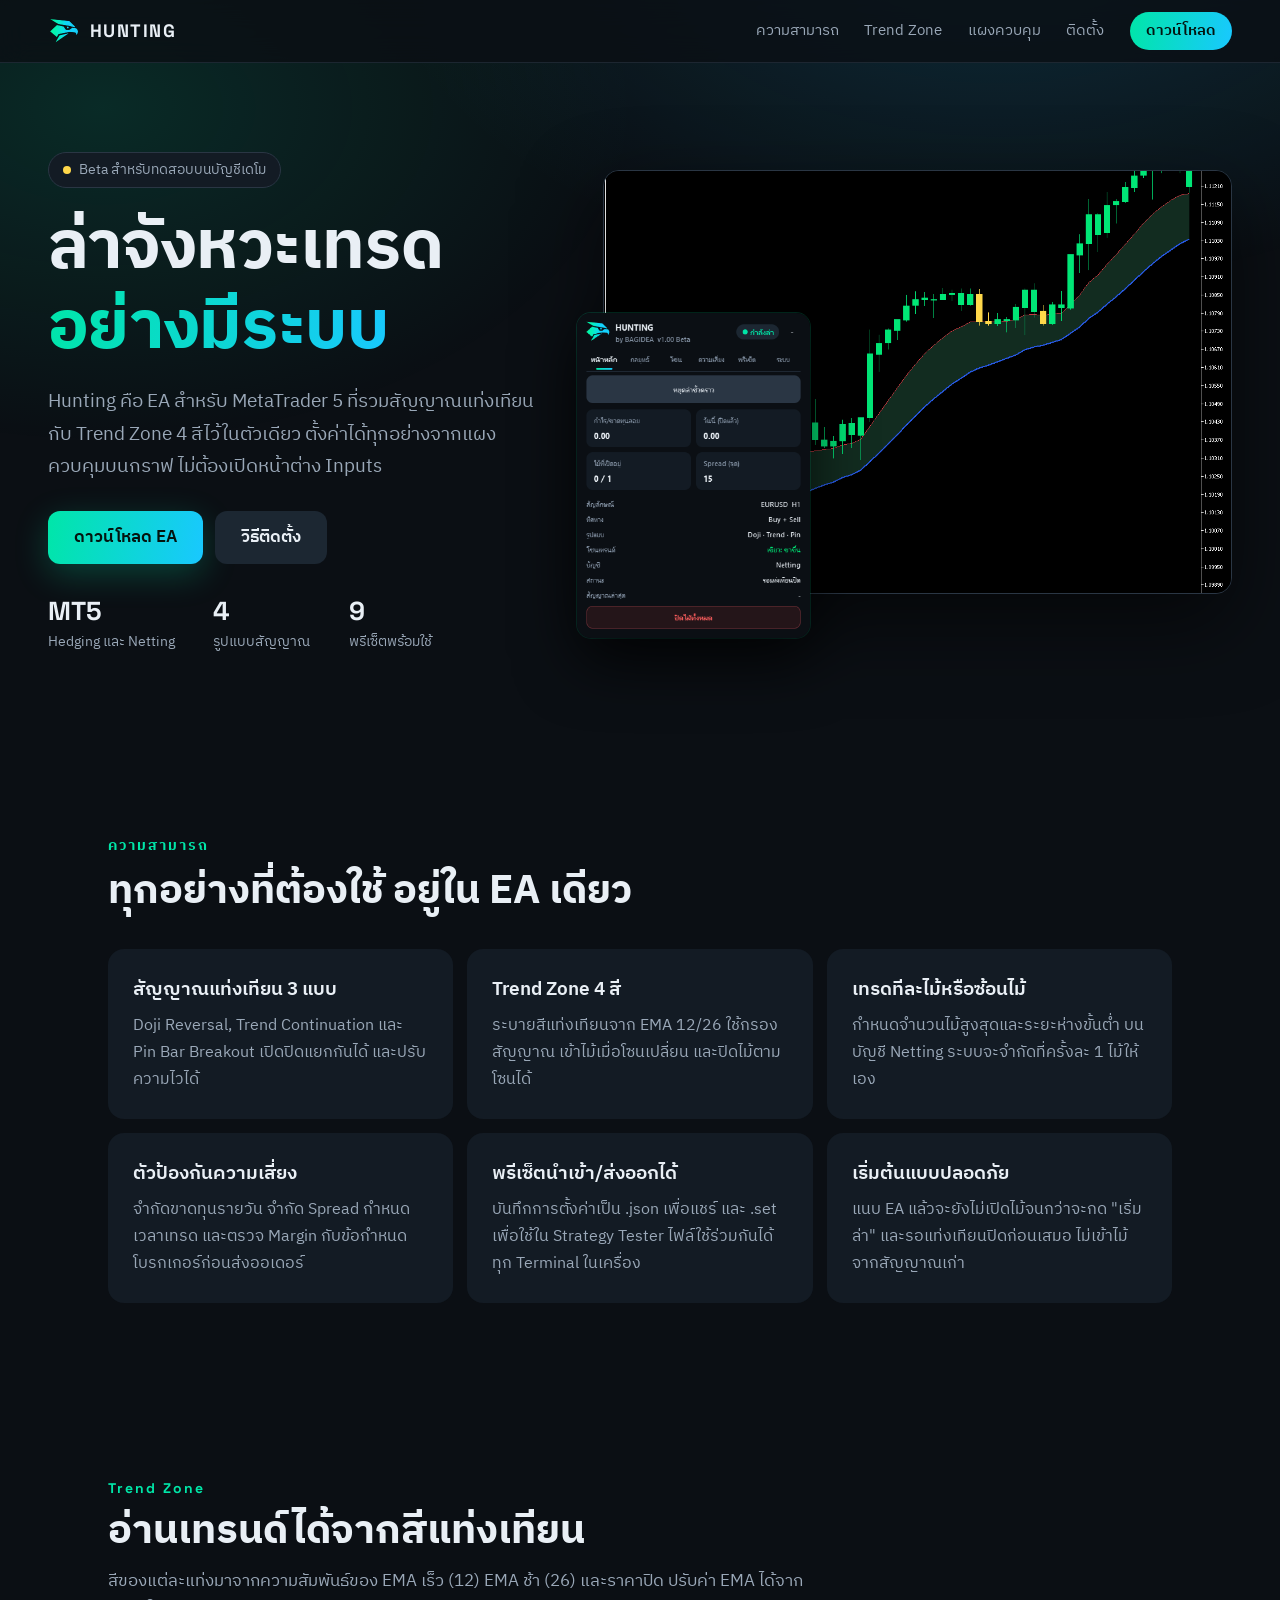
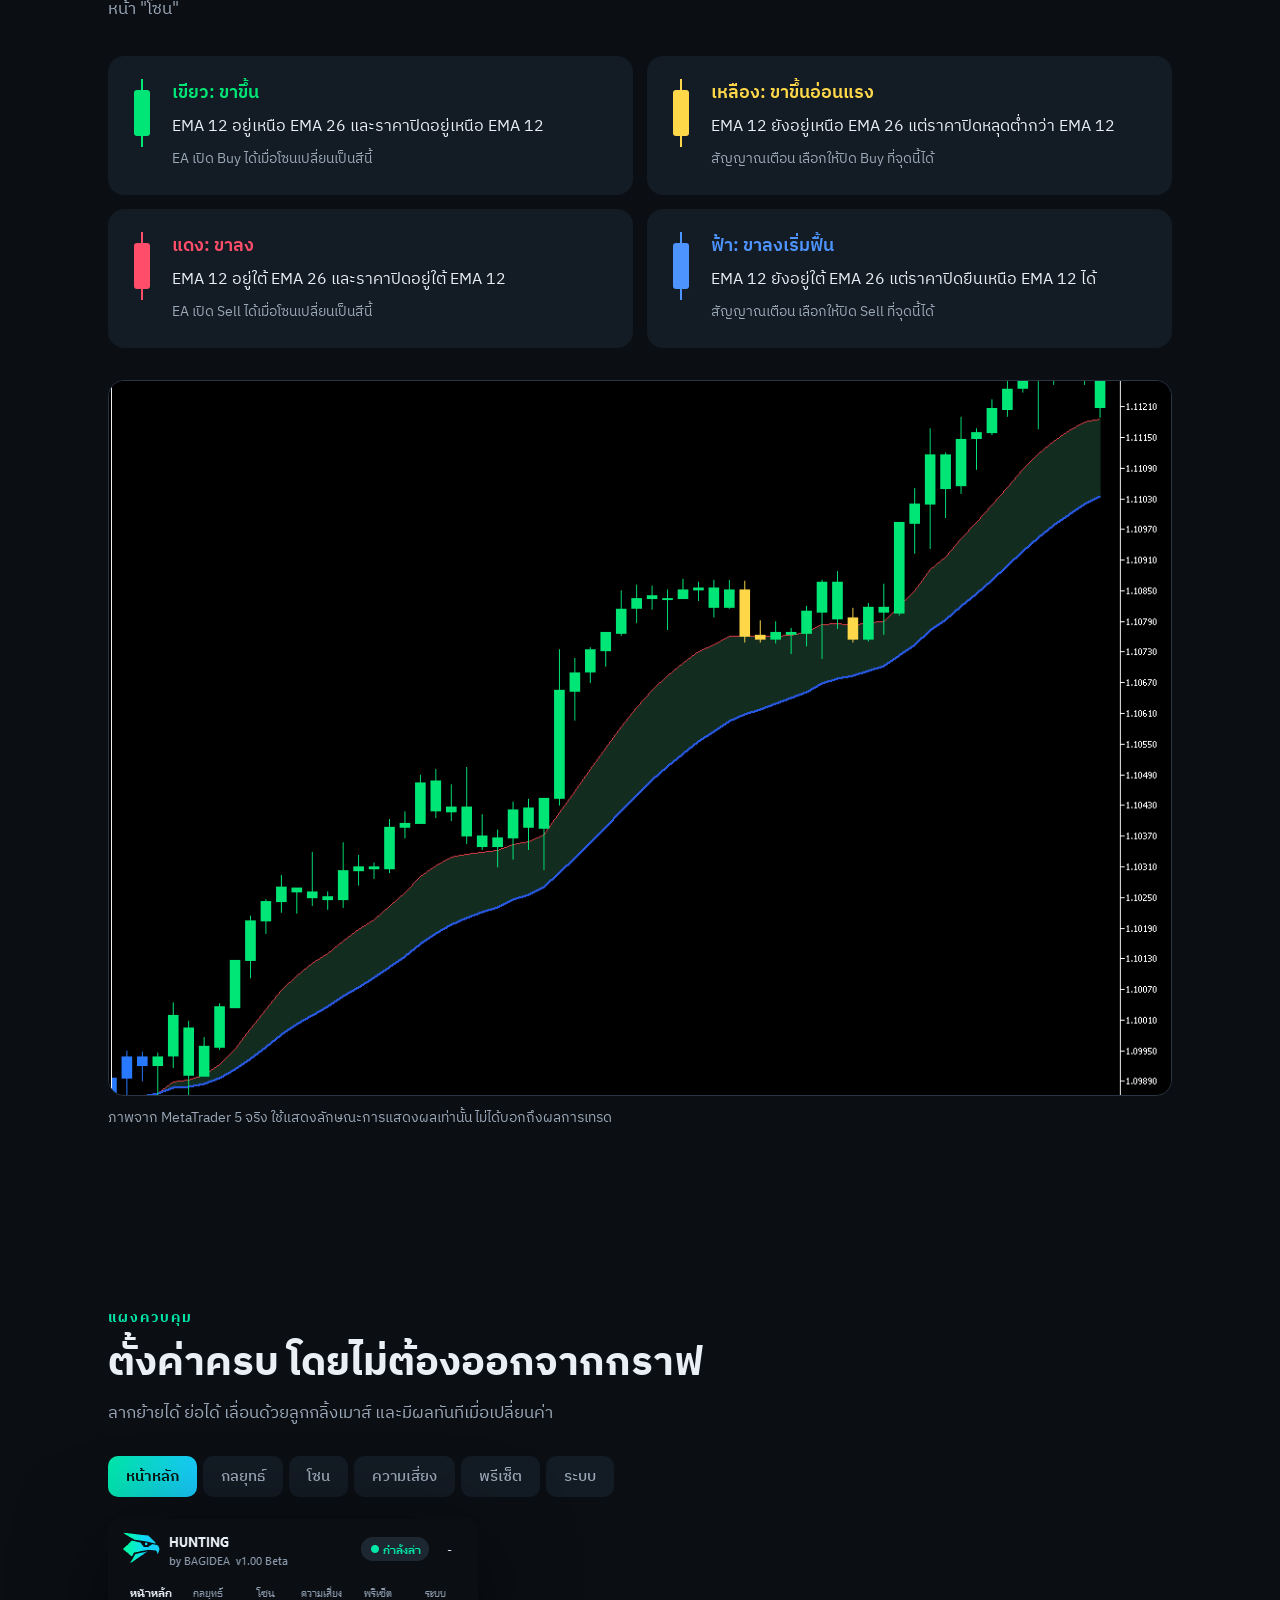
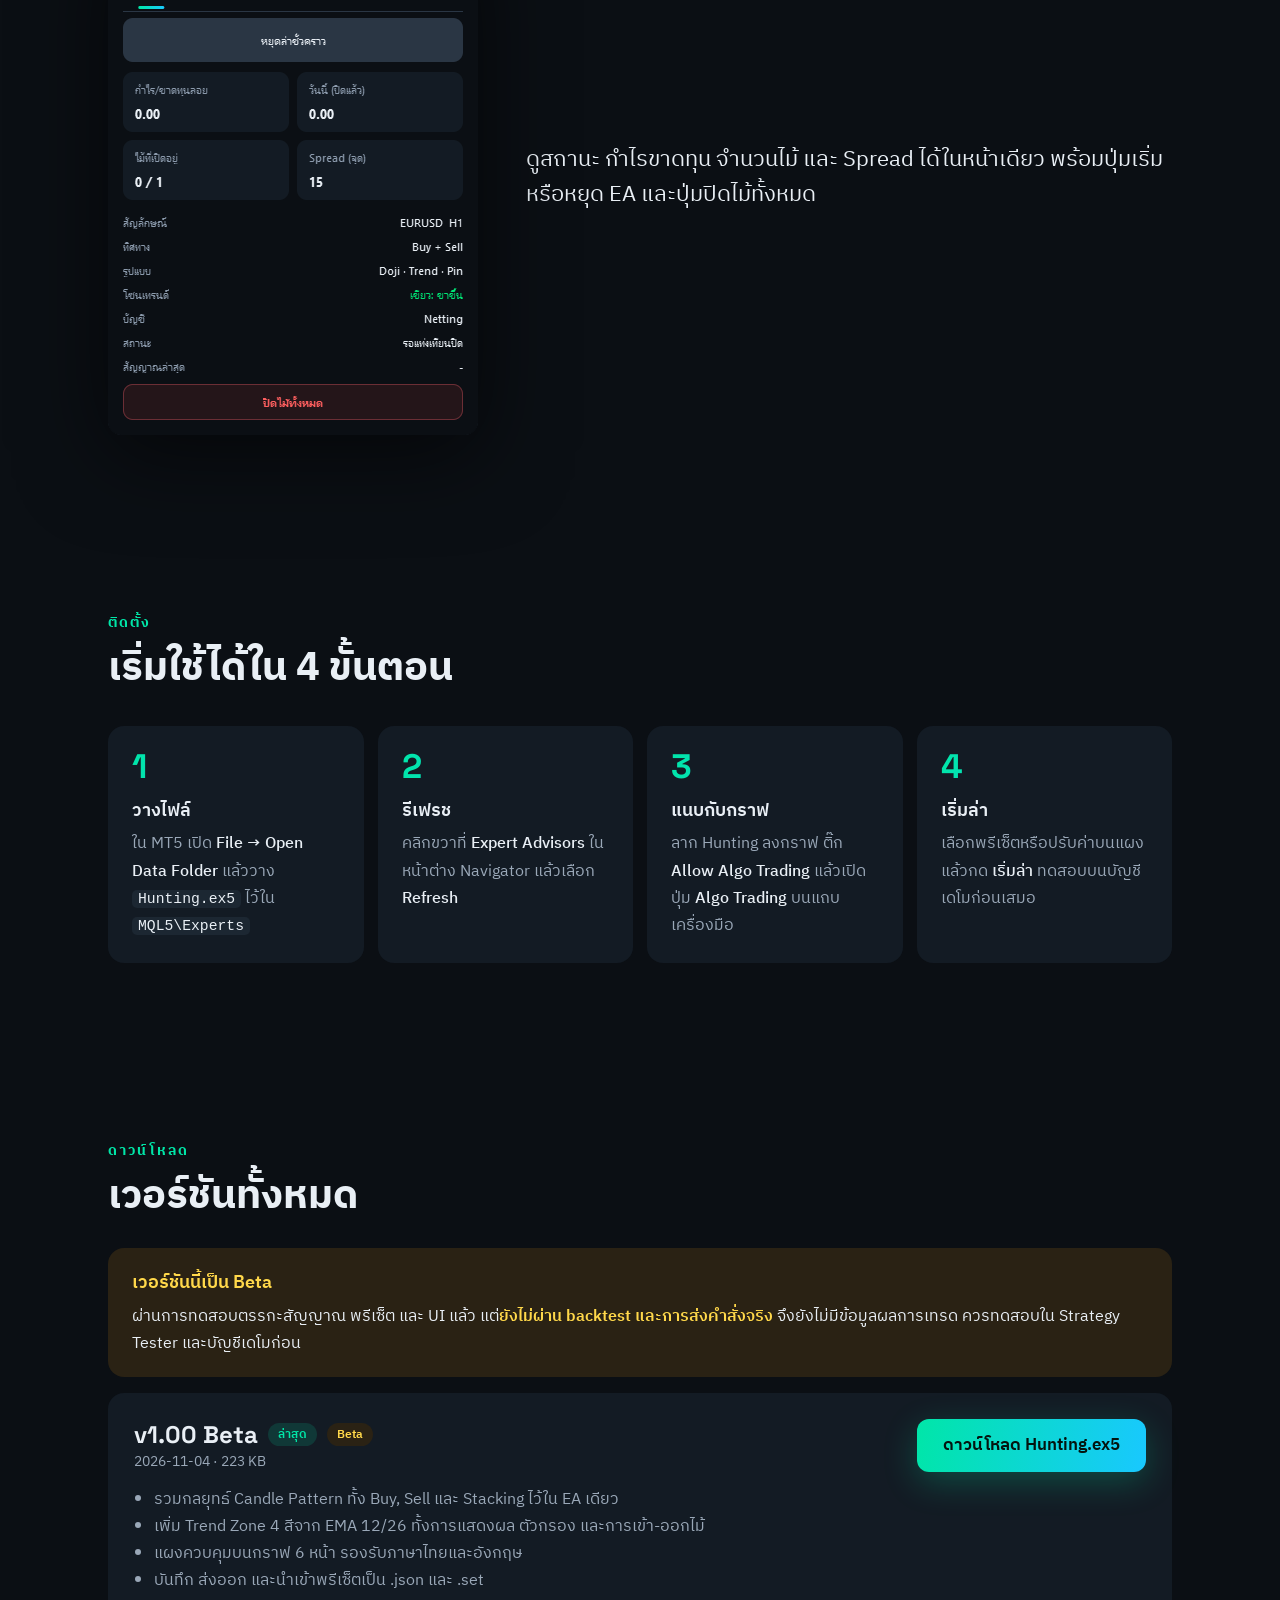
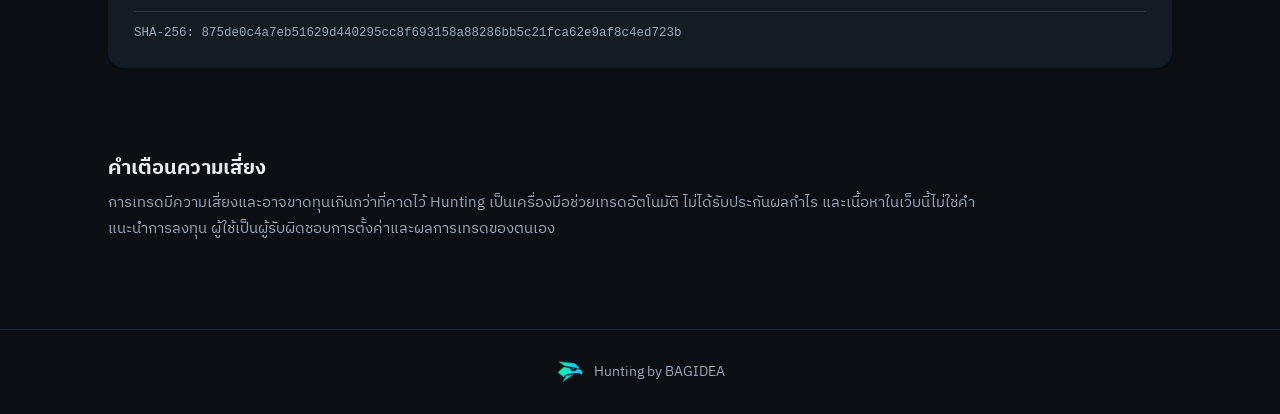
==== index.html @ 3f1153d6 "Publish Hunting website v1.00 Beta Co-Authored-By: Claude Opus 5.5 <noreply@anthropic.com>" ====
<!doctype html>
<html lang="th">
<head>
<meta charset="utf-8">
<meta name="viewport" content="width=device-width, initial-scale=1">
<title>Hunting by BAGIDEA | EA สำหรับ MetaTrader 5</title>
<meta name="description" content="Hunting คือ Expert Advisor สำหรับ MetaTrader 5 รวมสัญญาณแท่งเทียนและ Trend Zone 4 สี พร้อมแผงควบคุมบนกราฟและระบบพรีเซ็ต">
<meta property="og:title" content="Hunting by BAGIDEA">
<meta property="og:description" content="EA สำหรับ MetaTrader 5 ที่ตั้งค่าทุกอย่างได้จากแผงควบคุมบนกราฟ">
<meta property="og:image" content="assets/img/hunting-icon.png">
<meta name="theme-color" content="#0b0f14">
<link rel="icon" type="image/png" sizes="32x32" href="assets/img/hunting-logo-32.png">
<link rel="apple-touch-icon" href="assets/img/hunting-logo-192.png">
<link rel="preconnect" href="https://fonts.googleapis.com">
<link rel="preconnect" href="https://fonts.gstatic.com" crossorigin>
<link href="https://fonts.googleapis.com/css2?family=IBM+Plex+Sans+Thai:wght@400;500;600;700&family=Space+Grotesk:wght@500;700&display=swap" rel="stylesheet">
<link rel="stylesheet" href="assets/style.css">
</head>
<body>
<a class="skip" href="#main">ข้ามไปเนื้อหา</a>

<header class="nav">
  <a class="brand" href="#top">
    <img src="assets/img/hunting-logo-64.png" alt="" width="32" height="32">
    <span>HUNTING</span>
  </a>
  <nav aria-label="เมนูหลัก">
    <a href="#features">ความสามารถ</a>
    <a href="#zones">Trend Zone</a>
    <a href="#panel">แผงควบคุม</a>
    <a href="#install">ติดตั้ง</a>
    <a class="nav-cta" href="#download">ดาวน์โหลด</a>
  </nav>
</header>

<main id="main">
<section class="hero" id="top">
  <div class="hero-copy">
    <p class="badge"><span class="dot"></span>Beta สำหรับทดสอบบนบัญชีเดโม</p>
    <h1>ล่าจังหวะเทรด<br><em>อย่างมีระบบ</em></h1>
    <p class="lead">Hunting คือ EA สำหรับ MetaTrader 5 ที่รวมสัญญาณแท่งเทียนกับ Trend Zone 4 สีไว้ในตัวเดียว ตั้งค่าได้ทุกอย่างจากแผงควบคุมบนกราฟ ไม่ต้องเปิดหน้าต่าง Inputs</p>
    <div class="cta">
      <a class="btn primary" href="#download">ดาวน์โหลด EA</a>
      <a class="btn ghost" href="#install">วิธีติดตั้ง</a>
    </div>
    <ul class="facts">
      <li><strong>MT5</strong><span>Hedging และ Netting</span></li>
      <li><strong>4</strong><span>รูปแบบสัญญาณ</span></li>
      <li><strong>9</strong><span>พรีเซ็ตพร้อมใช้</span></li>
    </ul>
  </div>
  <div class="hero-shot">
    <img class="hero-chart" src="assets/img/zones-chart.png" alt="กราฟ EURUSD ที่แท่งเทียนถูกระบายสีตาม Trend Zone พร้อมแถบ EMA" width="1100" height="740">
    <img class="hero-panel" src="assets/img/panel-home.png" alt="แผงควบคุม Hunting หน้าหลัก แสดงสถานะ กำไรขาดทุน และสัญญาณล่าสุด">
  </div>
</section>

<section id="features" class="section">
  <p class="eyebrow">ความสามารถ</p>
  <h2>ทุกอย่างที่ต้องใช้ อยู่ใน EA เดียว</h2>
  <div class="grid">
    <article class="card"><h3>สัญญาณแท่งเทียน 3 แบบ</h3><p>Doji Reversal, Trend Continuation และ Pin Bar Breakout เปิดปิดแยกกันได้ และปรับความไวได้</p></article>
    <article class="card"><h3>Trend Zone 4 สี</h3><p>ระบายสีแท่งเทียนจาก EMA 12/26 ใช้กรองสัญญาณ เข้าไม้เมื่อโซนเปลี่ยน และปิดไม้ตามโซนได้</p></article>
    <article class="card"><h3>เทรดทีละไม้หรือซ้อนไม้</h3><p>กำหนดจำนวนไม้สูงสุดและระยะห่างขั้นต่ำ บนบัญชี Netting ระบบจะจำกัดที่ครั้งละ 1 ไม้ให้เอง</p></article>
    <article class="card"><h3>ตัวป้องกันความเสี่ยง</h3><p>จำกัดขาดทุนรายวัน จำกัด Spread กำหนดเวลาเทรด และตรวจ Margin กับข้อกำหนดโบรกเกอร์ก่อนส่งออเดอร์</p></article>
    <article class="card"><h3>พรีเซ็ตนำเข้า/ส่งออกได้</h3><p>บันทึกการตั้งค่าเป็น .json เพื่อแชร์ และ .set เพื่อใช้ใน Strategy Tester ไฟล์ใช้ร่วมกันได้ทุก Terminal ในเครื่อง</p></article>
    <article class="card"><h3>เริ่มต้นแบบปลอดภัย</h3><p>แนบ EA แล้วจะยังไม่เปิดไม้จนกว่าจะกด "เริ่มล่า" และรอแท่งเทียนปิดก่อนเสมอ ไม่เข้าไม้จากสัญญาณเก่า</p></article>
  </div>
</section>

<section id="zones" class="section">
  <p class="eyebrow">Trend Zone</p>
  <h2>อ่านเทรนด์ได้จากสีแท่งเทียน</h2>
  <p class="sub">สีของแต่ละแท่งมาจากความสัมพันธ์ของ EMA เร็ว (12) EMA ช้า (26) และราคาปิด ปรับค่า EMA ได้จากหน้า "โซน"</p>
  <div class="zones">
    <article class="zone z-green"><span class="candle"></span><div><h3>เขียว: ขาขึ้น</h3><p>EMA 12 อยู่เหนือ EMA 26 และราคาปิดอยู่เหนือ EMA 12</p><small>EA เปิด Buy ได้เมื่อโซนเปลี่ยนเป็นสีนี้</small></div></article>
    <article class="zone z-yellow"><span class="candle"></span><div><h3>เหลือง: ขาขึ้นอ่อนแรง</h3><p>EMA 12 ยังอยู่เหนือ EMA 26 แต่ราคาปิดหลุดต่ำกว่า EMA 12</p><small>สัญญาณเตือน เลือกให้ปิด Buy ที่จุดนี้ได้</small></div></article>
    <article class="zone z-red"><span class="candle"></span><div><h3>แดง: ขาลง</h3><p>EMA 12 อยู่ใต้ EMA 26 และราคาปิดอยู่ใต้ EMA 12</p><small>EA เปิด Sell ได้เมื่อโซนเปลี่ยนเป็นสีนี้</small></div></article>
    <article class="zone z-blue"><span class="candle"></span><div><h3>ฟ้า: ขาลงเริ่มฟื้น</h3><p>EMA 12 ยังอยู่ใต้ EMA 26 แต่ราคาปิดยืนเหนือ EMA 12 ได้</p><small>สัญญาณเตือน เลือกให้ปิด Sell ที่จุดนี้ได้</small></div></article>
  </div>
  <figure class="wide-shot">
    <img src="assets/img/zones-chart.png" alt="ตัวอย่างกราฟ EURUSD H1 ที่แสดงแท่งเทียนสีตามโซนและแถบ EMA" loading="lazy" width="1100" height="740">
    <figcaption>ภาพจาก MetaTrader 5 จริง ใช้แสดงลักษณะการแสดงผลเท่านั้น ไม่ได้บอกถึงผลการเทรด</figcaption>
  </figure>
</section>

<section id="panel" class="section">
  <p class="eyebrow">แผงควบคุม</p>
  <h2>ตั้งค่าครบ โดยไม่ต้องออกจากกราฟ</h2>
  <p class="sub">ลากย้ายได้ ย่อได้ เลื่อนด้วยลูกกลิ้งเมาส์ และมีผลทันทีเมื่อเปลี่ยนค่า</p>
  <div class="tabs" role="tablist" aria-label="หน้าของแผงควบคุม">
    <button role="tab" aria-selected="true" data-shot="panel-home" data-text="ดูสถานะ กำไรขาดทุน จำนวนไม้ และ Spread ได้ในหน้าเดียว พร้อมปุ่มเริ่มหรือหยุด EA และปุ่มปิดไม้ทั้งหมด">หน้าหลัก</button>
    <button role="tab" aria-selected="false" data-shot="panel-strategy" data-text="เลือกทิศทาง Buy, Sell หรือทั้งคู่ เปิดปิดรูปแบบสัญญาณ และปรับความไวของแต่ละแบบ">กลยุทธ์</button>
    <button role="tab" aria-selected="false" data-shot="panel-zone" data-text="ตั้งค่า EMA แสดงแท่งสีบนกราฟ เปิดการเข้าไม้เมื่อโซนเปลี่ยน กรองสัญญาณ และเลือกวิธีปิดไม้">โซน</button>
    <button role="tab" aria-selected="false" data-shot="panel-risk" data-text="กำหนด Lot, SL, TP โหมดซ้อนไม้ Spread สูงสุด ขีดจำกัดขาดทุนรายวัน และเวลาเทรด กดที่ตัวเลขเพื่อพิมพ์ค่าเองได้">ความเสี่ยง</button>
    <button role="tab" aria-selected="false" data-shot="panel-presets" data-text="ใช้พรีเซ็ตสำเร็จรูป 9 แบบ หรือบันทึกของตัวเองแล้วส่งออกเป็น .json และ .set">พรีเซ็ต</button>
    <button role="tab" aria-selected="false" data-shot="panel-system" data-text="สลับภาษาไทยหรืออังกฤษ ปรับขนาดแผง แสดงลูกศรจุดเข้าเทรด และตั้ง Magic Number">ระบบ</button>
  </div>
  <div class="panel-view">
    <div class="panel-frame"><img id="panel-img" src="assets/img/panel-home.png" alt="แผงควบคุม Hunting" loading="lazy"></div>
    <p id="panel-text" aria-live="polite">ดูสถานะ กำไรขาดทุน จำนวนไม้ และ Spread ได้ในหน้าเดียว พร้อมปุ่มเริ่มหรือหยุด EA และปุ่มปิดไม้ทั้งหมด</p>
  </div>
</section>

<section id="install" class="section">
  <p class="eyebrow">ติดตั้ง</p>
  <h2>เริ่มใช้ได้ใน 4 ขั้นตอน</h2>
  <ol class="steps">
    <li><h3>วางไฟล์</h3><p>ใน MT5 เปิด <b>File → Open Data Folder</b> แล้ววาง <code>Hunting.ex5</code> ไว้ใน <code>MQL5\Experts</code></p></li>
    <li><h3>รีเฟรช</h3><p>คลิกขวาที่ <b>Expert Advisors</b> ในหน้าต่าง Navigator แล้วเลือก <b>Refresh</b></p></li>
    <li><h3>แนบกับกราฟ</h3><p>ลาก Hunting ลงกราฟ ติ๊ก <b>Allow Algo Trading</b> แล้วเปิดปุ่ม <b>Algo Trading</b> บนแถบเครื่องมือ</p></li>
    <li><h3>เริ่มล่า</h3><p>เลือกพรีเซ็ตหรือปรับค่าบนแผง แล้วกด <b>เริ่มล่า</b> ทดสอบบนบัญชีเดโมก่อนเสมอ</p></li>
  </ol>
</section>

<section id="download" class="section">
  <p class="eyebrow">ดาวน์โหลด</p>
  <h2>เวอร์ชันทั้งหมด</h2>
  <div class="notice" role="note">
    <h3>เวอร์ชันนี้เป็น Beta</h3>
    <p>ผ่านการทดสอบตรรกะสัญญาณ พรีเซ็ต และ UI แล้ว แต่<strong>ยังไม่ผ่าน backtest และการส่งคำสั่งจริง</strong> จึงยังไม่มีข้อมูลผลการเทรด ควรทดสอบใน Strategy Tester และบัญชีเดโมก่อน</p>
  </div>
  <div id="versions" class="versions"><p class="muted">กำลังโหลดรายการเวอร์ชัน...</p></div>
</section>

<section class="section risk">
  <h2>คำเตือนความเสี่ยง</h2>
  <p>การเทรดมีความเสี่ยงและอาจขาดทุนเกินกว่าที่คาดไว้ Hunting เป็นเครื่องมือช่วยเทรดอัตโนมัติ ไม่ได้รับประกันผลกำไร และเนื้อหาในเว็บนี้ไม่ใช่คำแนะนำการลงทุน ผู้ใช้เป็นผู้รับผิดชอบการตั้งค่าและผลการเทรดของตนเอง</p>
</section>
</main>

<footer class="footer">
  <img src="assets/img/hunting-logo-64.png" alt="" width="28" height="28">
  <span>Hunting by BAGIDEA</span>
</footer>
<script src="assets/app.js"></script>
</body>
</html>
---- assets/style.css ----
:root {
  --bg: #0b0f14;
  --surf: #131b24;
  --surf2: #1c2732;
  --line: #2a3644;
  --text: #e9eff5;
  --muted: #9aa8b8;
  --acc: #00e6a8;
  --acc2: #19c8ff;
  --grad: linear-gradient(100deg, var(--acc), var(--acc2));
  --green: #00e676;
  --yellow: #ffd84a;
  --red: #ff4d6a;
  --blue: #4d94ff;
  --radius: 16px;
  --thai: "IBM Plex Sans Thai", "Leelawadee UI", Tahoma, sans-serif;
  --display: "Space Grotesk", var(--thai);
}

* { box-sizing: border-box; }
html { scroll-behavior: smooth; scroll-padding-top: 76px; }
body {
  margin: 0;
  background: var(--bg);
  color: var(--text);
  font: 400 17px/1.7 var(--thai);
  overflow-x: hidden;
}
body::before {
  content: "";
  position: fixed;
  inset: 0;
  z-index: -1;
  background:
    radial-gradient(900px 520px at 78% -8%, rgba(25, 200, 255, .16), transparent 70%),
    radial-gradient(760px 480px at 8% 12%, rgba(0, 230, 168, .13), transparent 70%);
}
img { max-width: 100%; height: auto; display: block; }
a { color: inherit; text-decoration: none; }
h1, h2, h3, p { margin: 0; }
:focus-visible { outline: 2px solid var(--acc2); outline-offset: 3px; border-radius: 6px; }

.skip {
  position: absolute;
  left: 12px;
  top: -60px;
  background: var(--surf2);
  padding: 8px 14px;
  border-radius: 8px;
  z-index: 30;
}
.skip:focus { top: 12px; }

.nav {
  position: sticky;
  top: 0;
  z-index: 20;
  display: flex;
  align-items: center;
  justify-content: space-between;
  gap: 16px;
  padding: 12px clamp(16px, 4vw, 48px);
  background: rgba(11, 15, 20, .78);
  backdrop-filter: blur(14px);
  border-bottom: 1px solid rgba(42, 54, 68, .6);
}
.brand { display: flex; align-items: center; gap: 10px; font: 700 18px var(--display); letter-spacing: .08em; }
.nav nav { display: flex; align-items: center; gap: clamp(12px, 2vw, 26px); font-size: 15px; color: var(--muted); }
.nav nav a:hover { color: var(--text); }
.nav-cta { color: #04140f !important; background: var(--grad); padding: 6px 16px; border-radius: 999px; font-weight: 600; }

.hero {
  display: grid;
  grid-template-columns: minmax(0, 1fr) minmax(0, 1.25fr);
  align-items: center;
  gap: clamp(28px, 4vw, 64px);
  max-width: 1280px;
  margin: 0 auto;
  padding: clamp(40px, 7vw, 96px) clamp(16px, 4vw, 48px);
}
.badge {
  display: inline-flex;
  align-items: center;
  gap: 8px;
  padding: 5px 14px;
  border-radius: 999px;
  background: var(--surf);
  border: 1px solid var(--line);
  font-size: 14px;
  color: var(--muted);
}
.dot { width: 8px; height: 8px; border-radius: 50%; background: var(--yellow); }
h1 {
  margin: 20px 0 18px;
  font: 700 clamp(40px, 6vw, 68px)/1.18 var(--thai);
  letter-spacing: -.01em;
}
h1 em { font-style: normal; background: var(--grad); -webkit-background-clip: text; background-clip: text; color: transparent; }
.lead { color: var(--muted); font-size: clamp(17px, 1.6vw, 19px); max-width: 34em; }
.cta { display: flex; flex-wrap: wrap; gap: 12px; margin: 28px 0 32px; }
.btn {
  display: inline-block;
  padding: 12px 26px;
  border-radius: 12px;
  font-weight: 600;
  transition: transform .15s ease, box-shadow .15s ease, background .15s ease;
}
.btn:hover { transform: translateY(-2px); }
.btn.primary { color: #04140f; background: var(--grad); box-shadow: 0 10px 34px rgba(0, 230, 168, .24); }
.btn.ghost { background: var(--surf2); }
.btn.ghost:hover { background: var(--line); }
.facts { display: flex; flex-wrap: wrap; gap: clamp(20px, 3vw, 40px); list-style: none; margin: 0; padding: 0; }
.facts strong { display: block; font: 700 26px/1.2 var(--display); }
.facts span { color: var(--muted); font-size: 14px; }

.hero-shot { position: relative; padding-bottom: 7%; min-width: 0; }
.hero-chart { width: 100%; border-radius: var(--radius); border: 1px solid var(--line); box-shadow: 0 30px 80px rgba(0, 0, 0, .55); }
.hero-panel {
  position: absolute;
  left: -4%;
  bottom: 0;
  width: 37%;
  border-radius: 14px;
  box-shadow: 0 24px 60px rgba(0, 0, 0, .7), 0 0 0 1px rgba(0, 230, 168, .18);
}

.section { max-width: 1160px; margin: 0 auto; padding: clamp(48px, 7vw, 88px) clamp(16px, 4vw, 48px); }
.eyebrow { color: var(--acc); font: 700 14px var(--display); letter-spacing: .14em; margin-bottom: 8px; }
h2 { font: 700 clamp(28px, 3.6vw, 40px)/1.3 var(--thai); }
.sub { color: var(--muted); margin-top: 10px; max-width: 42em; }

.grid { display: grid; grid-template-columns: repeat(auto-fill, minmax(290px, 1fr)); gap: 14px; margin-top: 32px; }
.card { background: var(--surf); border: 1px solid transparent; border-radius: var(--radius); padding: 24px; transition: border-color .2s ease; }
.card:hover { border-color: var(--line); }
.card h3 { font-size: 19px; font-weight: 600; margin-bottom: 6px; }
.card p { color: var(--muted); font-size: 16px; }

.zones { display: grid; grid-template-columns: repeat(auto-fit, minmax(min(100%, 440px), 1fr)); gap: 14px; margin: 32px 0; }
.zone { display: flex; gap: 18px; background: var(--surf); border-radius: var(--radius); padding: 22px; }
.zone h3 { font-size: 18px; font-weight: 600; }
.zone p { color: var(--text); font-size: 16px; margin: 4px 0; }
.zone small { color: var(--muted); font-size: 14px; }
.candle { position: relative; flex: none; width: 16px; height: 46px; margin: 12px 4px 0; border-radius: 3px; background: var(--c); }
.candle::before { content: ""; position: absolute; left: 7px; top: -11px; bottom: -11px; width: 2px; background: var(--c); }
.z-green { --c: var(--green); }
.z-yellow { --c: var(--yellow); }
.z-red { --c: var(--red); }
.z-blue { --c: var(--blue); }
.zone h3 { color: var(--c); }
.wide-shot { margin: 0; }
.wide-shot img { width: 100%; border-radius: var(--radius); border: 1px solid var(--line); }
figcaption { color: var(--muted); font-size: 14px; margin-top: 10px; }

.tabs { display: flex; flex-wrap: wrap; gap: 6px; margin: 28px 0 22px; }
.tabs button {
  appearance: none;
  border: 0;
  cursor: pointer;
  padding: 8px 18px;
  border-radius: 10px;
  background: var(--surf);
  color: var(--muted);
  font: 500 15px var(--thai);
}
.tabs button:hover { background: var(--surf2); color: var(--text); }
.tabs button[aria-selected="true"] { background: var(--grad); color: #04140f; font-weight: 600; }
.panel-view { display: grid; grid-template-columns: minmax(0, 370px) minmax(0, 1fr); gap: clamp(20px, 4vw, 48px); align-items: center; }
.panel-frame img { width: 100%; filter: drop-shadow(0 18px 44px rgba(0, 0, 0, .6)); }
#panel-text { font-size: clamp(18px, 2vw, 22px); line-height: 1.6; }

.steps { list-style: none; counter-reset: s; margin: 32px 0 0; padding: 0; display: grid; grid-template-columns: repeat(auto-fit, minmax(240px, 1fr)); gap: 14px; }
.steps li { counter-increment: s; background: var(--surf); padding: 24px; border-radius: var(--radius); min-width: 0; }
.steps li::before { content: counter(s); display: block; font: 700 34px/1 var(--display); background: var(--grad); -webkit-background-clip: text; background-clip: text; color: transparent; margin-bottom: 12px; }
.steps h3 { font-size: 18px; font-weight: 600; margin-bottom: 4px; }
.steps p { color: var(--muted); font-size: 16px; overflow-wrap: anywhere; }
.steps b { color: var(--text); font-weight: 500; }
code { font-family: Consolas, monospace; font-size: .92em; background: var(--surf2); padding: 1px 6px; border-radius: 5px; color: var(--text); }

.notice { background: #2a2214; border-radius: var(--radius); padding: 20px 24px; margin-top: 26px; }
.notice h3 { color: var(--yellow); font-size: 18px; font-weight: 600; margin-bottom: 4px; }
.notice p { font-size: 16px; }
.notice strong { font-weight: 600; color: var(--yellow); }
.versions { display: grid; gap: 14px; margin-top: 16px; }
.version { background: var(--surf); border-radius: var(--radius); padding: 26px; display: grid; grid-template-columns: minmax(0, 1fr) auto; gap: 8px 24px; align-items: start; }
.version h3 { font: 700 24px var(--display); display: flex; align-items: center; gap: 10px; flex-wrap: wrap; }
.tag { font: 600 12px var(--thai); padding: 2px 10px; border-radius: 999px; background: #2a2214; color: var(--yellow); }
.tag.latest { background: rgba(0, 230, 168, .14); color: var(--acc); }
.meta { color: var(--muted); font-size: 14px; }
.version ul { margin: 12px 0 0; padding-left: 20px; color: var(--muted); font-size: 16px; }
.hash { grid-column: 1 / -1; font: 12.5px/1.5 Consolas, monospace; color: var(--muted); overflow-wrap: anywhere; border-top: 1px solid var(--line); padding-top: 12px; margin-top: 8px; }
.muted { color: var(--muted); }

.risk { padding-top: 0; }
.risk h2 { font-size: 20px; margin-bottom: 8px; }
.risk p { color: var(--muted); font-size: 15px; max-width: 58em; }
.footer { display: flex; align-items: center; justify-content: center; gap: 10px; padding: 28px 16px; color: var(--muted); font-size: 14px; border-top: 1px solid rgba(42, 54, 68, .6); }

@media (max-width: 900px) {
  .hero { grid-template-columns: minmax(0, 1fr); }
  .hero-panel { left: 3%; width: 42%; }
  .panel-view { grid-template-columns: minmax(0, 1fr); }
  .panel-frame { max-width: 370px; margin: 0 auto; width: 100%; }
}
@media (max-width: 640px) {
  .nav nav a:not(.nav-cta) { display: none; }
  .version { grid-template-columns: minmax(0, 1fr); }
  .version .btn { text-align: center; }
  .hero-panel { width: 46%; }
}
@media (prefers-reduced-motion: reduce) {
  html { scroll-behavior: auto; }
  .btn, .card { transition: none; }
  .btn:hover { transform: none; }
}
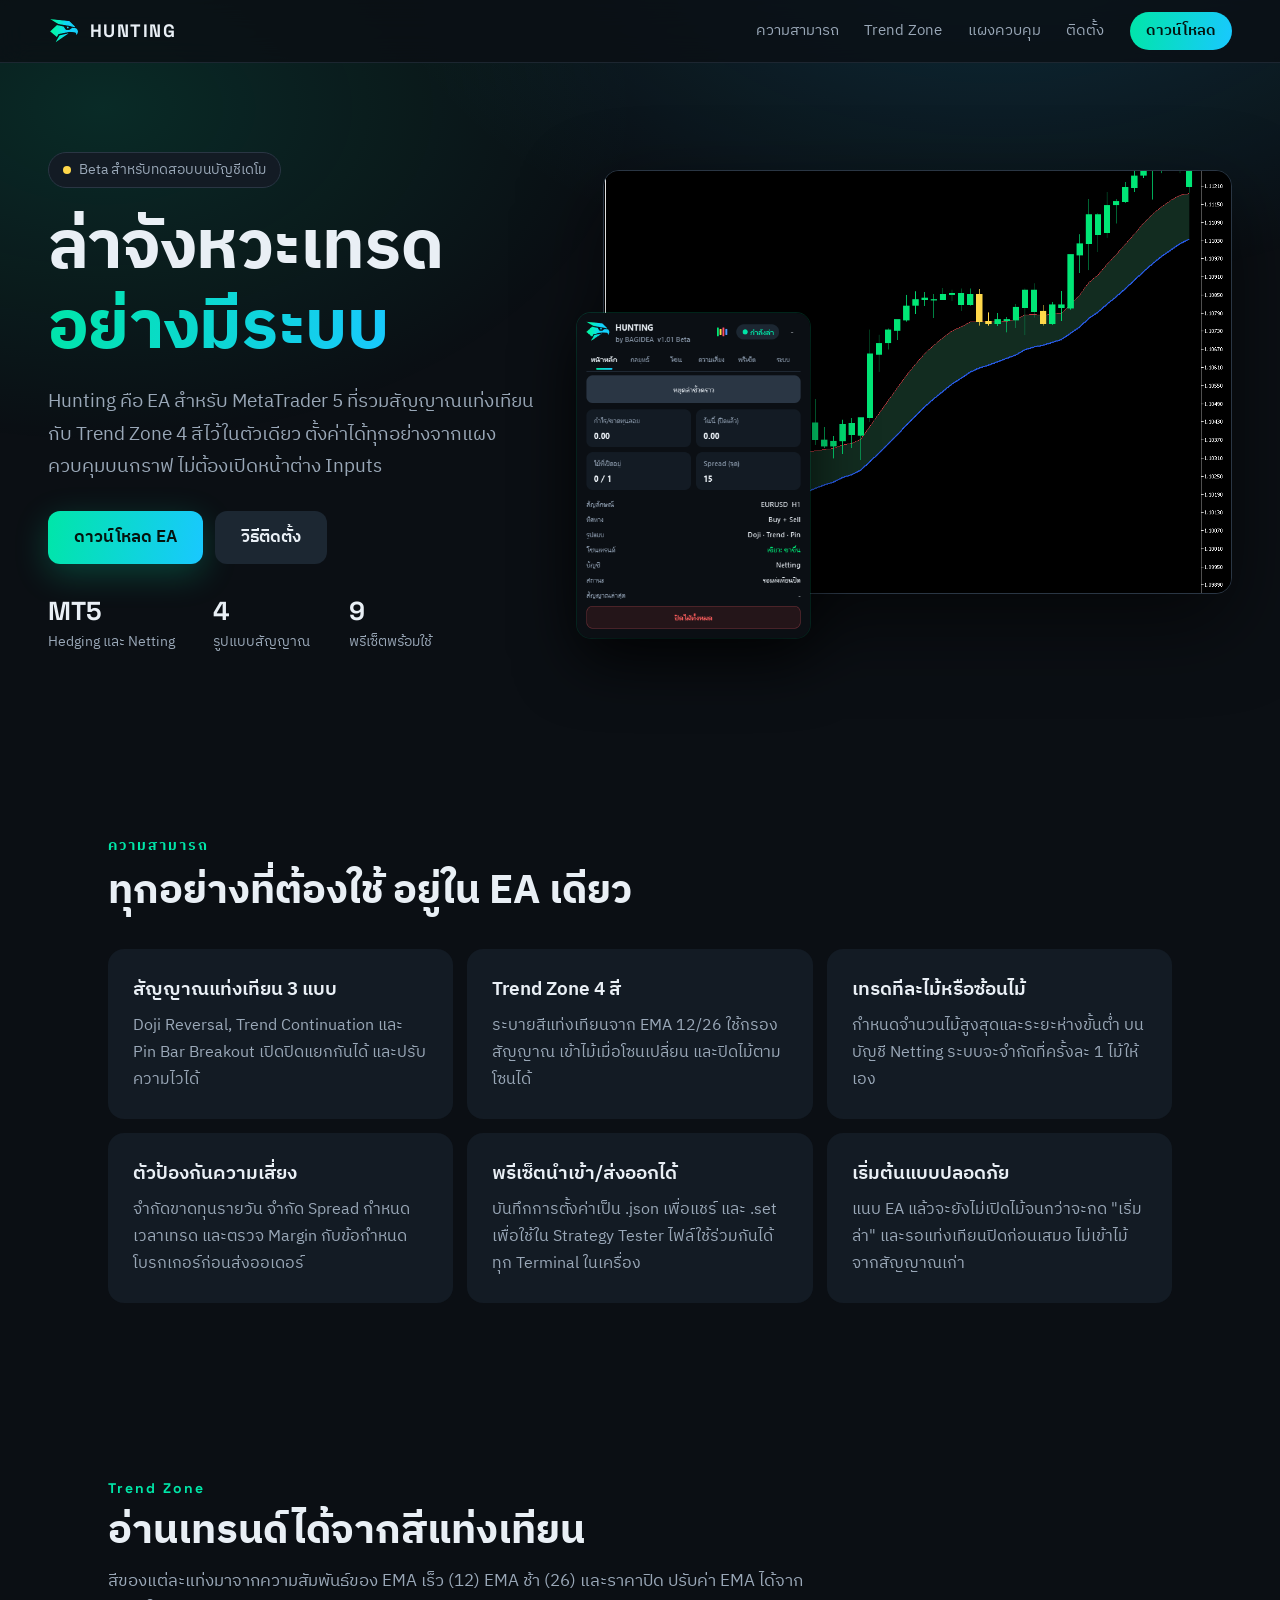
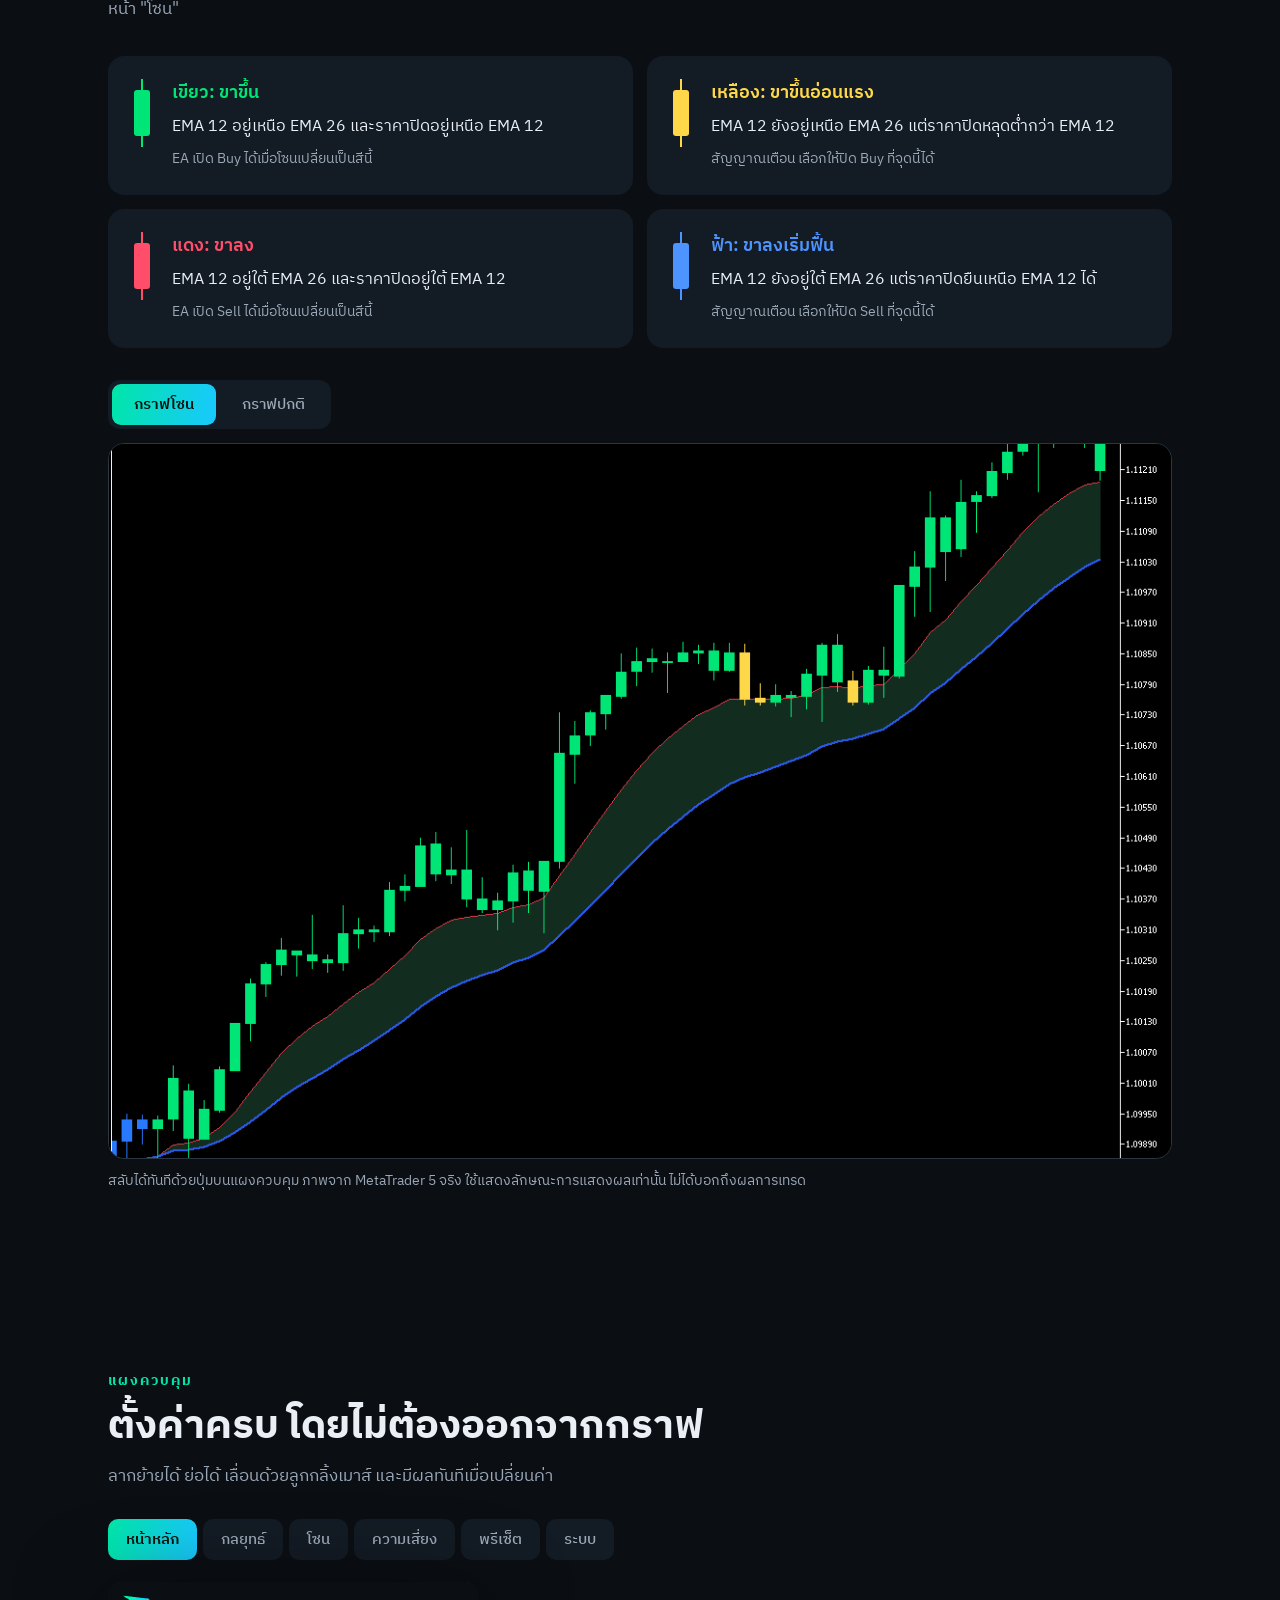
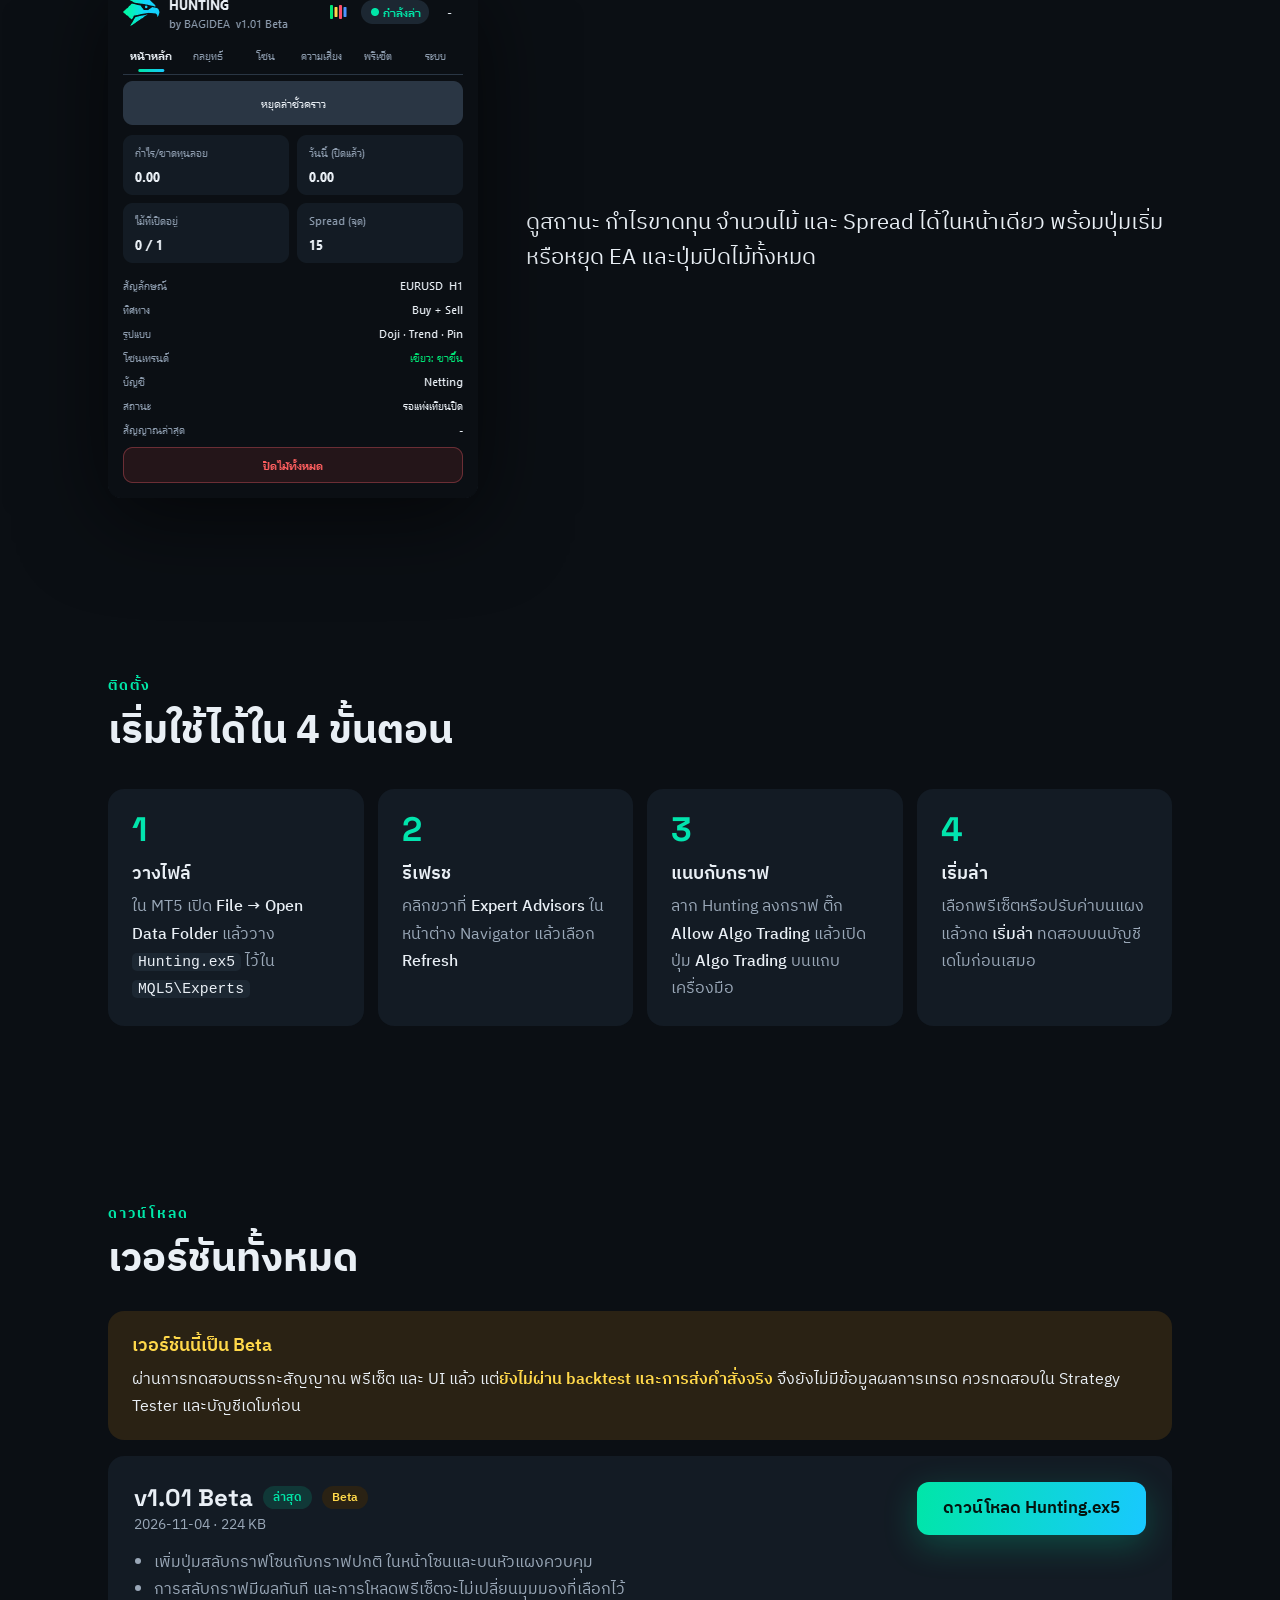
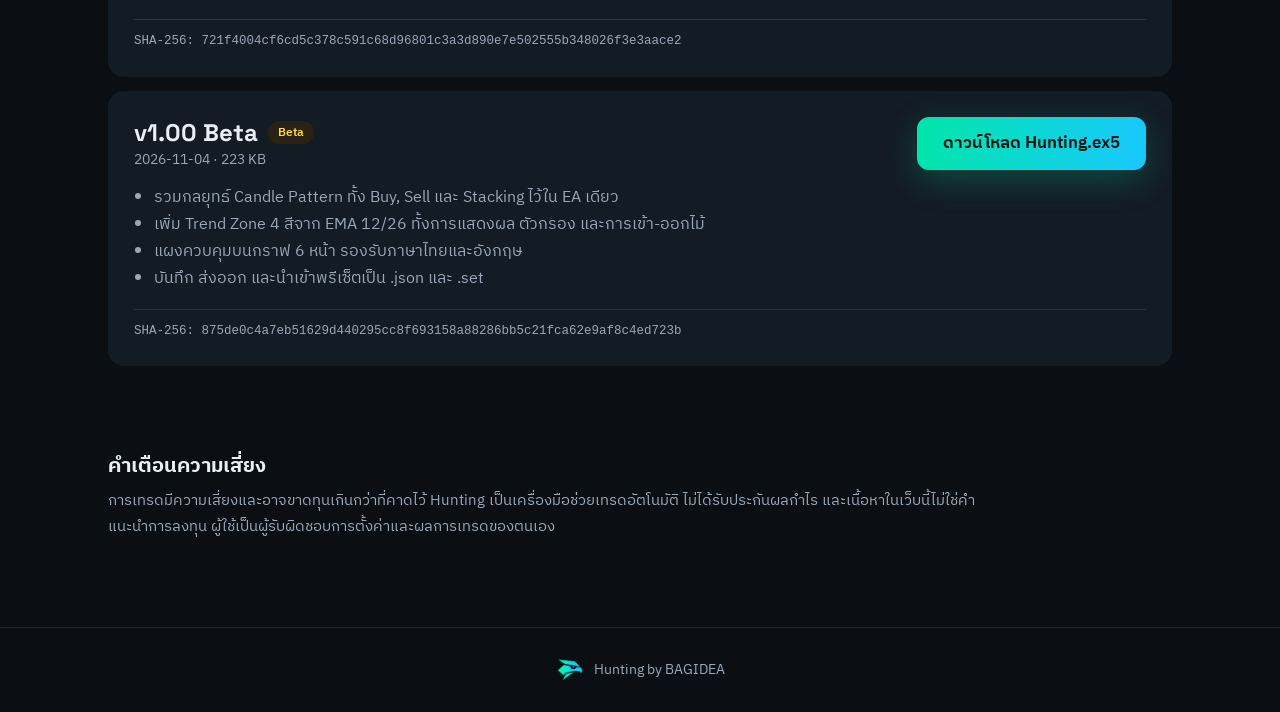
==== commit eaf9f701: "Publish Hunting website v1.01 Beta Co-Authored-By: Claude Opus 5.5 <noreply@anthropic.com>" ====
--- a/index.html
+++ b/index.html
@@ -78,9 +78,13 @@
     <article class="zone z-red"><span class="candle"></span><div><h3>แดง: ขาลง</h3><p>EMA 12 อยู่ใต้ EMA 26 และราคาปิดอยู่ใต้ EMA 12</p><small>EA เปิด Sell ได้เมื่อโซนเปลี่ยนเป็นสีนี้</small></div></article>
     <article class="zone z-blue"><span class="candle"></span><div><h3>ฟ้า: ขาลงเริ่มฟื้น</h3><p>EMA 12 ยังอยู่ใต้ EMA 26 แต่ราคาปิดยืนเหนือ EMA 12 ได้</p><small>สัญญาณเตือน เลือกให้ปิด Sell ที่จุดนี้ได้</small></div></article>
   </div>
+  <div class="view-switch" role="group" aria-label="สลับมุมมองกราฟ">
+    <button type="button" data-chart="zones-chart" aria-pressed="true">กราฟโซน</button>
+    <button type="button" data-chart="normal-chart" aria-pressed="false">กราฟปกติ</button>
+  </div>
   <figure class="wide-shot">
-    <img src="assets/img/zones-chart.png" alt="ตัวอย่างกราฟ EURUSD H1 ที่แสดงแท่งเทียนสีตามโซนและแถบ EMA" loading="lazy" width="1100" height="740">
-    <figcaption>ภาพจาก MetaTrader 5 จริง ใช้แสดงลักษณะการแสดงผลเท่านั้น ไม่ได้บอกถึงผลการเทรด</figcaption>
+    <img id="chart-img" src="assets/img/zones-chart.png" alt="ตัวอย่างกราฟ EURUSD H1 ที่แสดงแท่งเทียนสีตามโซนและแถบ EMA" loading="lazy" width="1100" height="740">
+    <figcaption>สลับได้ทันทีด้วยปุ่มบนแผงควบคุม ภาพจาก MetaTrader 5 จริง ใช้แสดงลักษณะการแสดงผลเท่านั้น ไม่ได้บอกถึงผลการเทรด</figcaption>
   </figure>
 </section>
 
@@ -91,7 +95,7 @@
   <div class="tabs" role="tablist" aria-label="หน้าของแผงควบคุม">
     <button role="tab" aria-selected="true" data-shot="panel-home" data-text="ดูสถานะ กำไรขาดทุน จำนวนไม้ และ Spread ได้ในหน้าเดียว พร้อมปุ่มเริ่มหรือหยุด EA และปุ่มปิดไม้ทั้งหมด">หน้าหลัก</button>
     <button role="tab" aria-selected="false" data-shot="panel-strategy" data-text="เลือกทิศทาง Buy, Sell หรือทั้งคู่ เปิดปิดรูปแบบสัญญาณ และปรับความไวของแต่ละแบบ">กลยุทธ์</button>
-    <button role="tab" aria-selected="false" data-shot="panel-zone" data-text="ตั้งค่า EMA แสดงแท่งสีบนกราฟ เปิดการเข้าไม้เมื่อโซนเปลี่ยน กรองสัญญาณ และเลือกวิธีปิดไม้">โซน</button>
+    <button role="tab" aria-selected="false" data-shot="panel-zone" data-text="สลับกราฟโซนกับกราฟปกติได้ทันที ตั้งค่า EMA เปิดการเข้าไม้เมื่อโซนเปลี่ยน กรองสัญญาณ และเลือกวิธีปิดไม้">โซน</button>
     <button role="tab" aria-selected="false" data-shot="panel-risk" data-text="กำหนด Lot, SL, TP โหมดซ้อนไม้ Spread สูงสุด ขีดจำกัดขาดทุนรายวัน และเวลาเทรด กดที่ตัวเลขเพื่อพิมพ์ค่าเองได้">ความเสี่ยง</button>
     <button role="tab" aria-selected="false" data-shot="panel-presets" data-text="ใช้พรีเซ็ตสำเร็จรูป 9 แบบ หรือบันทึกของตัวเองแล้วส่งออกเป็น .json และ .set">พรีเซ็ต</button>
     <button role="tab" aria-selected="false" data-shot="panel-system" data-text="สลับภาษาไทยหรืออังกฤษ ปรับขนาดแผง แสดงลูกศรจุดเข้าเทรด และตั้ง Magic Number">ระบบ</button>
--- a/assets/style.css
+++ b/assets/style.css
@@ -147,6 +147,19 @@
 .z-red { --c: var(--red); }
 .z-blue { --c: var(--blue); }
 .zone h3 { color: var(--c); }
+.view-switch { display: inline-flex; gap: 4px; padding: 4px; margin-bottom: 14px; background: var(--surf); border-radius: 12px; }
+.view-switch button {
+  appearance: none;
+  border: 0;
+  cursor: pointer;
+  padding: 8px 22px;
+  border-radius: 9px;
+  background: transparent;
+  color: var(--muted);
+  font: 500 15px var(--thai);
+}
+.view-switch button:hover { color: var(--text); }
+.view-switch button[aria-pressed="true"] { background: var(--grad); color: #04140f; font-weight: 600; }
 .wide-shot { margin: 0; }
 .wide-shot img { width: 100%; border-radius: var(--radius); border: 1px solid var(--line); }
 figcaption { color: var(--muted); font-size: 14px; margin-top: 10px; }
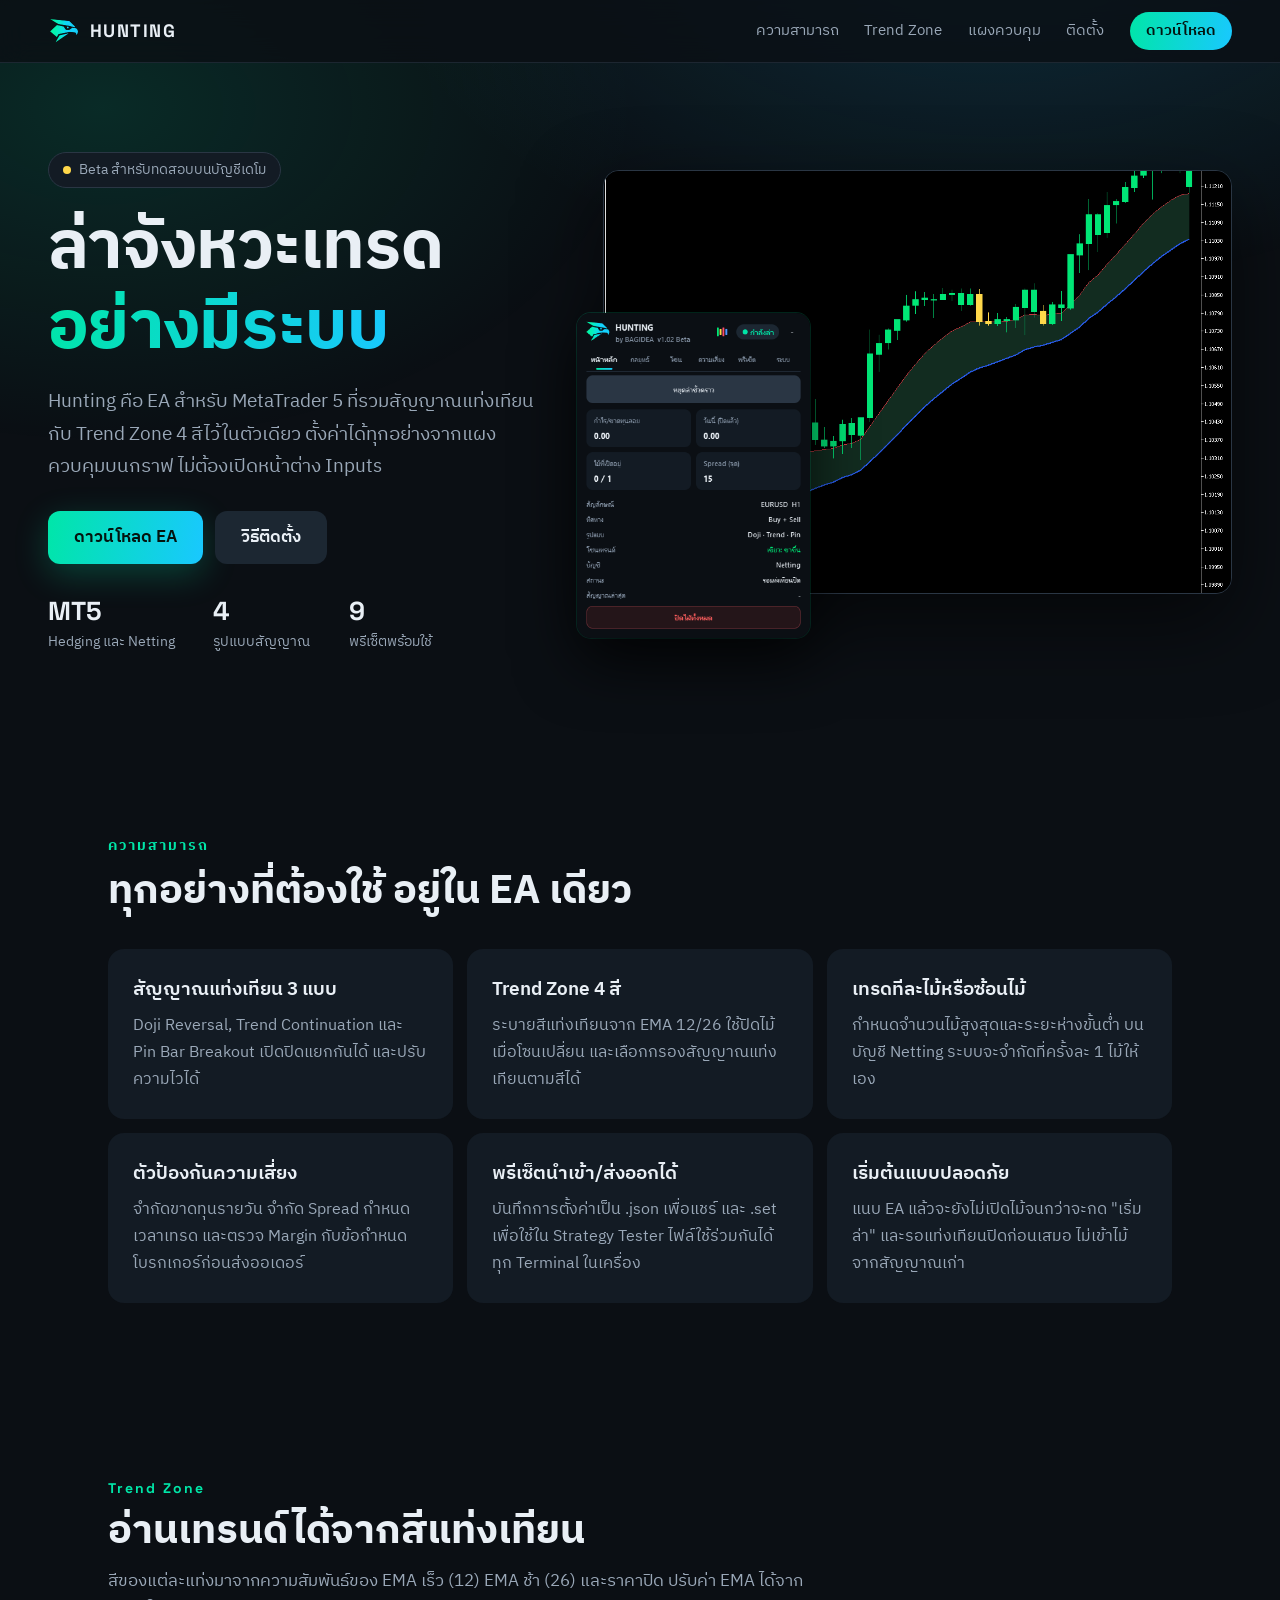
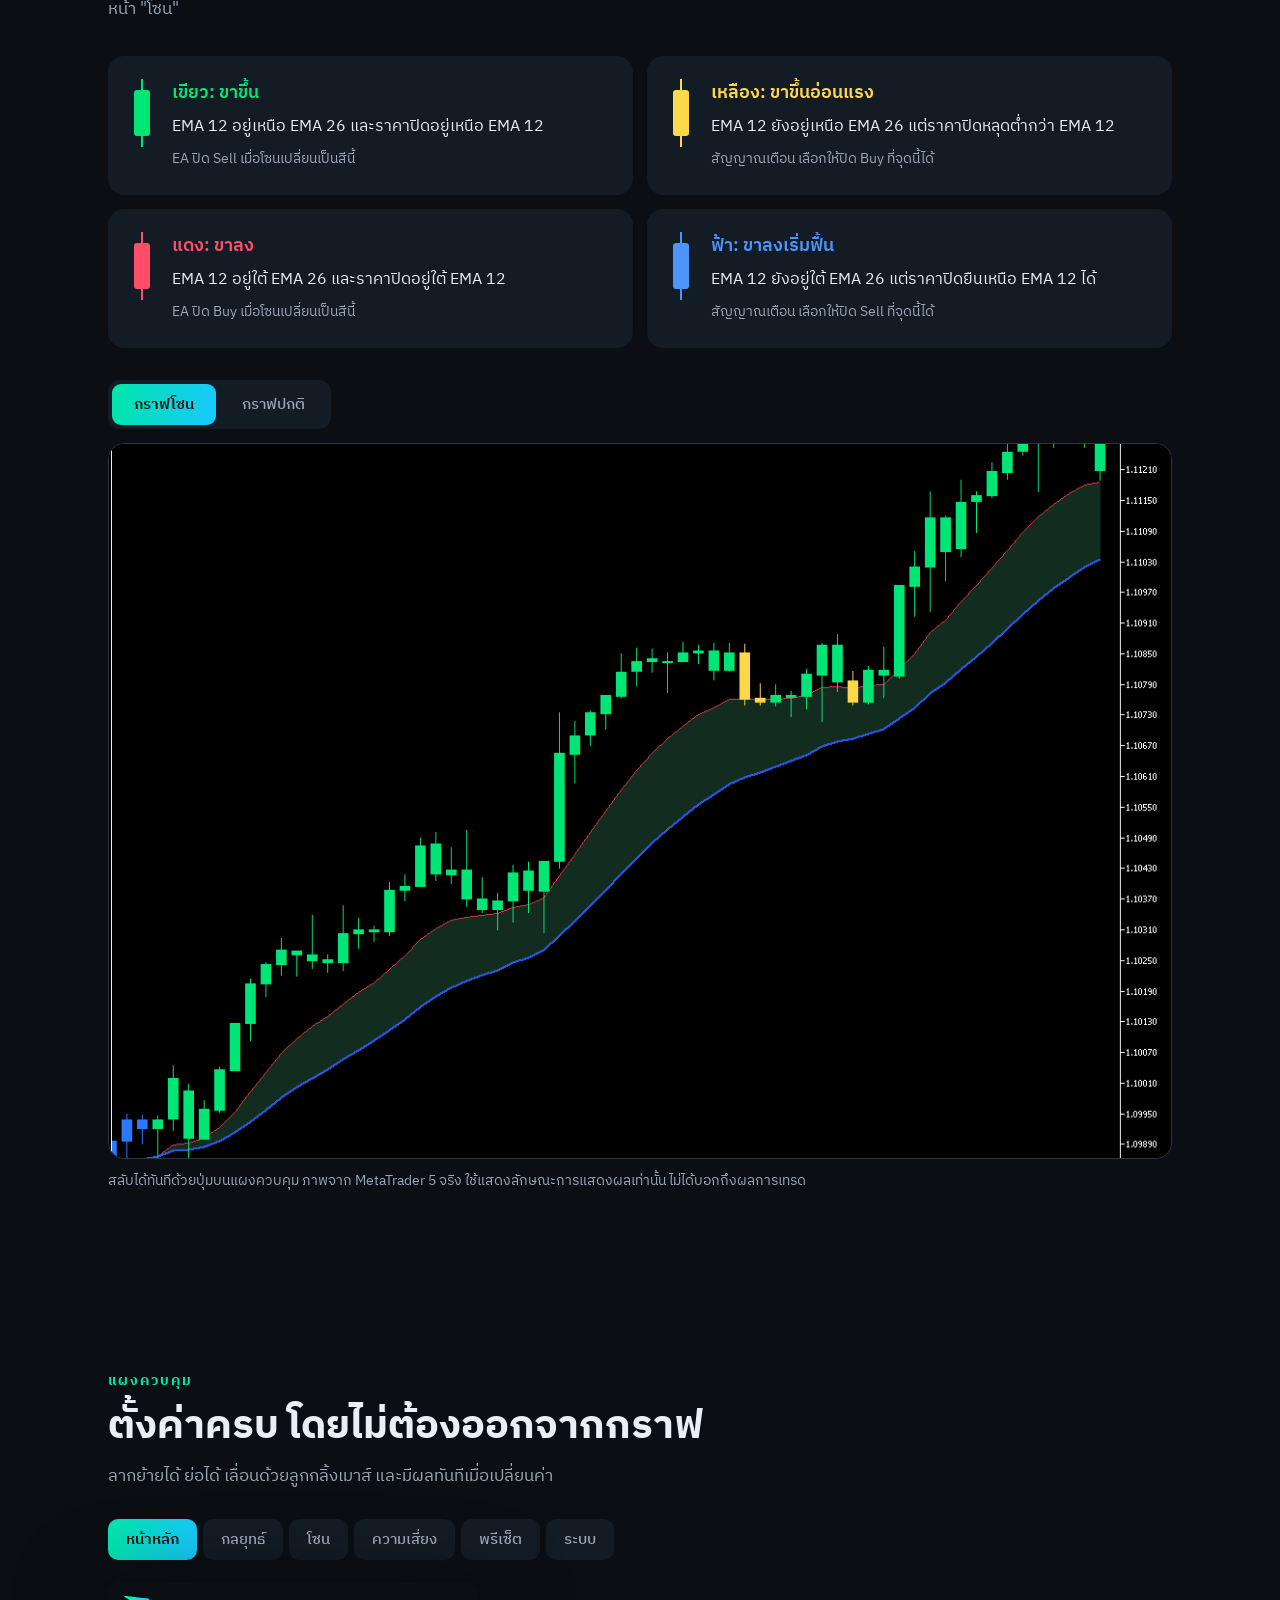
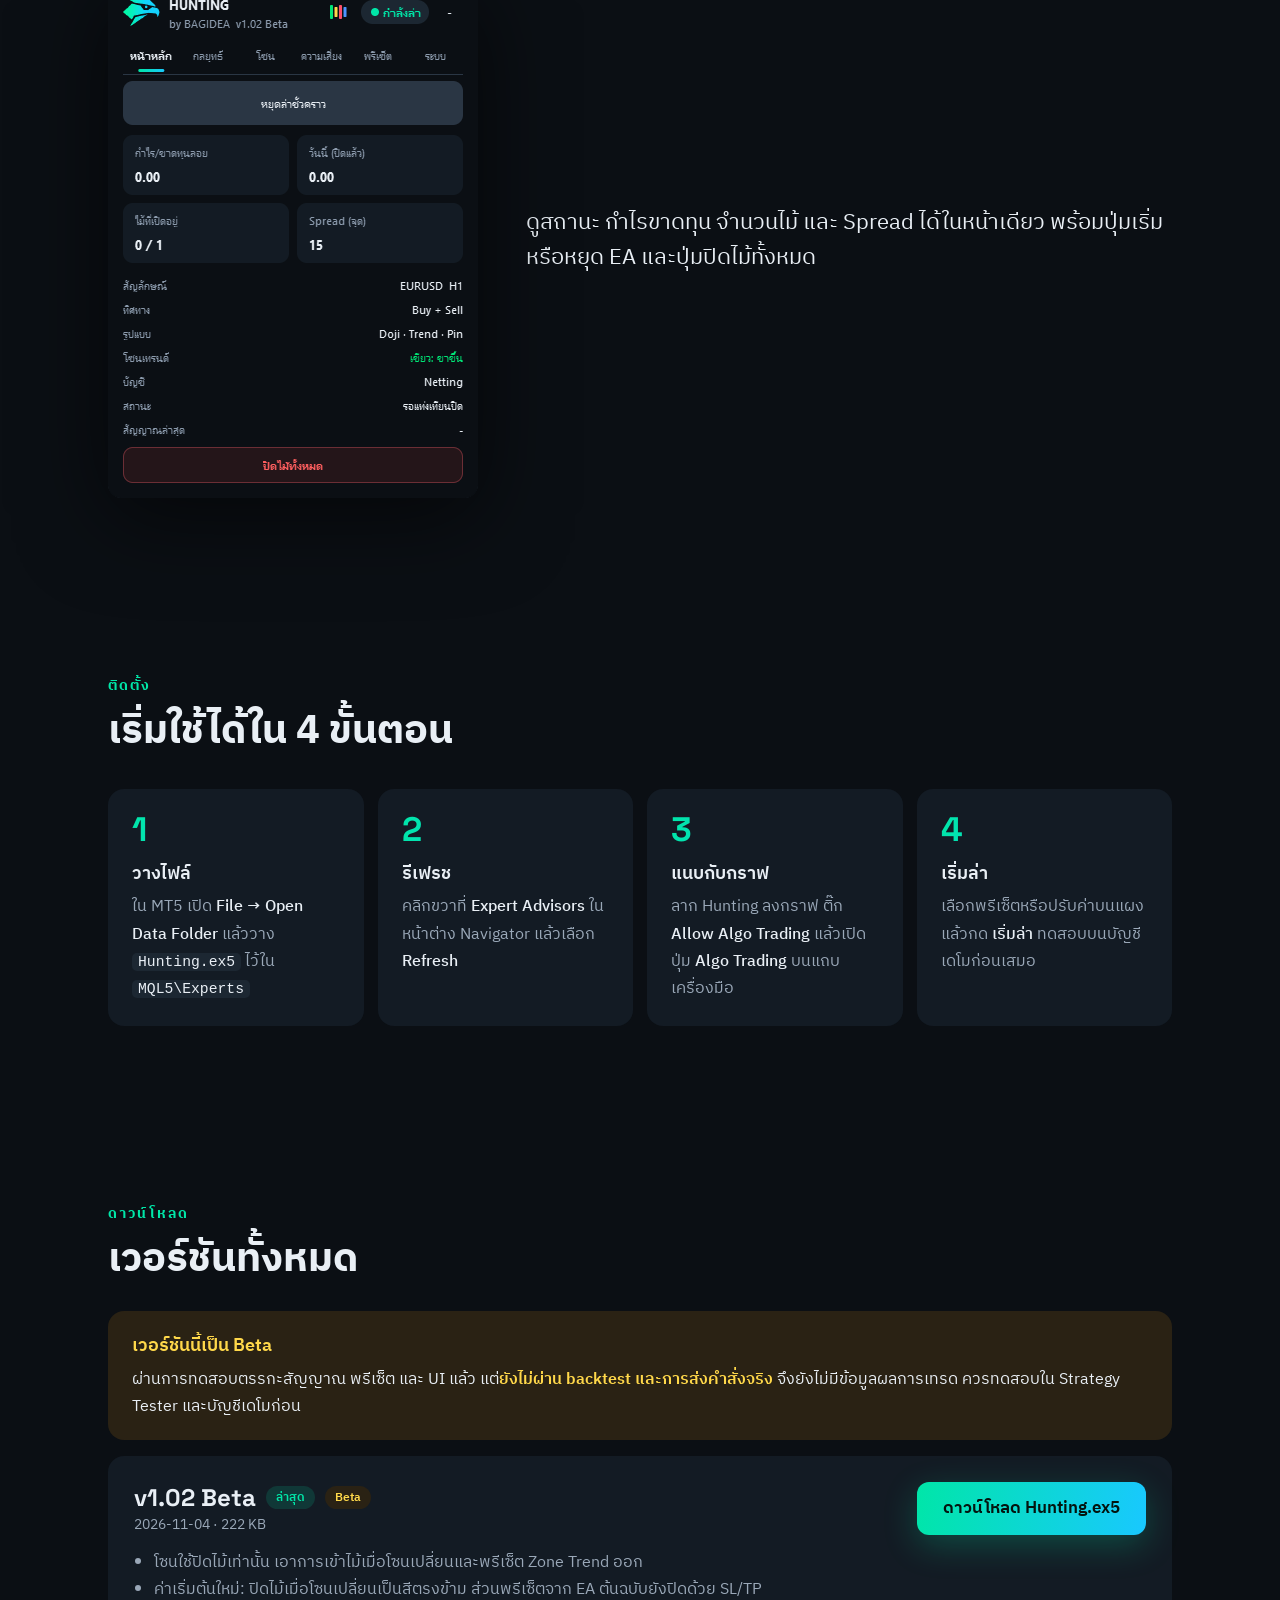
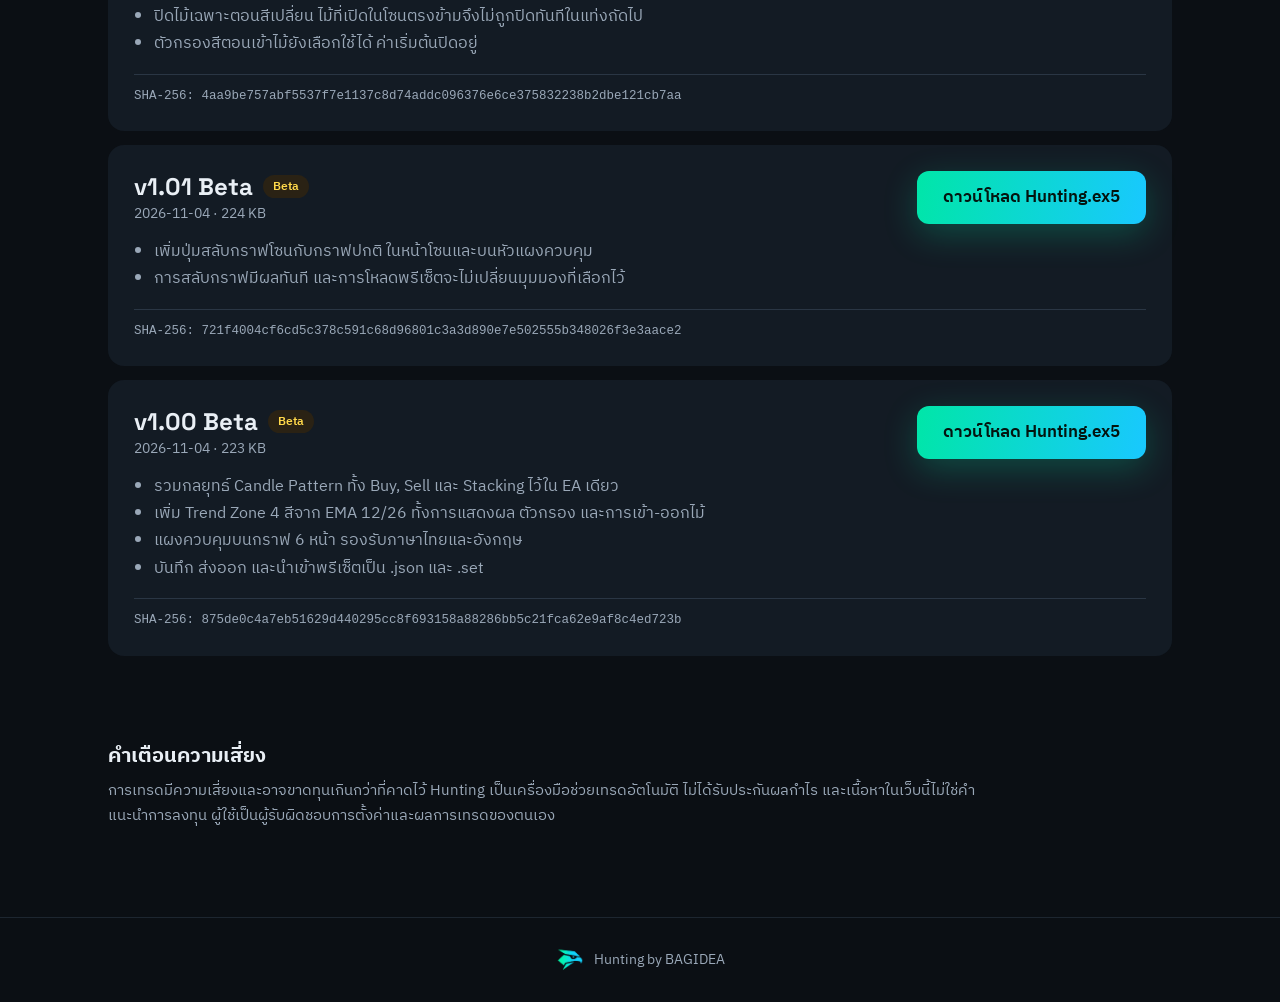
==== commit 42e0f28e: "Publish Hunting website v1.02 Beta Co-Authored-By: Claude Opus 5.5 <noreply@anthropic.com>" ====
--- a/index.html
+++ b/index.html
@@ -60,7 +60,7 @@
   <h2>ทุกอย่างที่ต้องใช้ อยู่ใน EA เดียว</h2>
   <div class="grid">
     <article class="card"><h3>สัญญาณแท่งเทียน 3 แบบ</h3><p>Doji Reversal, Trend Continuation และ Pin Bar Breakout เปิดปิดแยกกันได้ และปรับความไวได้</p></article>
-    <article class="card"><h3>Trend Zone 4 สี</h3><p>ระบายสีแท่งเทียนจาก EMA 12/26 ใช้กรองสัญญาณ เข้าไม้เมื่อโซนเปลี่ยน และปิดไม้ตามโซนได้</p></article>
+    <article class="card"><h3>Trend Zone 4 สี</h3><p>ระบายสีแท่งเทียนจาก EMA 12/26 ใช้ปิดไม้เมื่อโซนเปลี่ยน และเลือกกรองสัญญาณแท่งเทียนตามสีได้</p></article>
     <article class="card"><h3>เทรดทีละไม้หรือซ้อนไม้</h3><p>กำหนดจำนวนไม้สูงสุดและระยะห่างขั้นต่ำ บนบัญชี Netting ระบบจะจำกัดที่ครั้งละ 1 ไม้ให้เอง</p></article>
     <article class="card"><h3>ตัวป้องกันความเสี่ยง</h3><p>จำกัดขาดทุนรายวัน จำกัด Spread กำหนดเวลาเทรด และตรวจ Margin กับข้อกำหนดโบรกเกอร์ก่อนส่งออเดอร์</p></article>
     <article class="card"><h3>พรีเซ็ตนำเข้า/ส่งออกได้</h3><p>บันทึกการตั้งค่าเป็น .json เพื่อแชร์ และ .set เพื่อใช้ใน Strategy Tester ไฟล์ใช้ร่วมกันได้ทุก Terminal ในเครื่อง</p></article>
@@ -73,9 +73,9 @@
   <h2>อ่านเทรนด์ได้จากสีแท่งเทียน</h2>
   <p class="sub">สีของแต่ละแท่งมาจากความสัมพันธ์ของ EMA เร็ว (12) EMA ช้า (26) และราคาปิด ปรับค่า EMA ได้จากหน้า "โซน"</p>
   <div class="zones">
-    <article class="zone z-green"><span class="candle"></span><div><h3>เขียว: ขาขึ้น</h3><p>EMA 12 อยู่เหนือ EMA 26 และราคาปิดอยู่เหนือ EMA 12</p><small>EA เปิด Buy ได้เมื่อโซนเปลี่ยนเป็นสีนี้</small></div></article>
+    <article class="zone z-green"><span class="candle"></span><div><h3>เขียว: ขาขึ้น</h3><p>EMA 12 อยู่เหนือ EMA 26 และราคาปิดอยู่เหนือ EMA 12</p><small>EA ปิด Sell เมื่อโซนเปลี่ยนเป็นสีนี้</small></div></article>
     <article class="zone z-yellow"><span class="candle"></span><div><h3>เหลือง: ขาขึ้นอ่อนแรง</h3><p>EMA 12 ยังอยู่เหนือ EMA 26 แต่ราคาปิดหลุดต่ำกว่า EMA 12</p><small>สัญญาณเตือน เลือกให้ปิด Buy ที่จุดนี้ได้</small></div></article>
-    <article class="zone z-red"><span class="candle"></span><div><h3>แดง: ขาลง</h3><p>EMA 12 อยู่ใต้ EMA 26 และราคาปิดอยู่ใต้ EMA 12</p><small>EA เปิด Sell ได้เมื่อโซนเปลี่ยนเป็นสีนี้</small></div></article>
+    <article class="zone z-red"><span class="candle"></span><div><h3>แดง: ขาลง</h3><p>EMA 12 อยู่ใต้ EMA 26 และราคาปิดอยู่ใต้ EMA 12</p><small>EA ปิด Buy เมื่อโซนเปลี่ยนเป็นสีนี้</small></div></article>
     <article class="zone z-blue"><span class="candle"></span><div><h3>ฟ้า: ขาลงเริ่มฟื้น</h3><p>EMA 12 ยังอยู่ใต้ EMA 26 แต่ราคาปิดยืนเหนือ EMA 12 ได้</p><small>สัญญาณเตือน เลือกให้ปิด Sell ที่จุดนี้ได้</small></div></article>
   </div>
   <div class="view-switch" role="group" aria-label="สลับมุมมองกราฟ">
@@ -95,9 +95,9 @@
   <div class="tabs" role="tablist" aria-label="หน้าของแผงควบคุม">
     <button role="tab" aria-selected="true" data-shot="panel-home" data-text="ดูสถานะ กำไรขาดทุน จำนวนไม้ และ Spread ได้ในหน้าเดียว พร้อมปุ่มเริ่มหรือหยุด EA และปุ่มปิดไม้ทั้งหมด">หน้าหลัก</button>
     <button role="tab" aria-selected="false" data-shot="panel-strategy" data-text="เลือกทิศทาง Buy, Sell หรือทั้งคู่ เปิดปิดรูปแบบสัญญาณ และปรับความไวของแต่ละแบบ">กลยุทธ์</button>
-    <button role="tab" aria-selected="false" data-shot="panel-zone" data-text="สลับกราฟโซนกับกราฟปกติได้ทันที ตั้งค่า EMA เปิดการเข้าไม้เมื่อโซนเปลี่ยน กรองสัญญาณ และเลือกวิธีปิดไม้">โซน</button>
+    <button role="tab" aria-selected="false" data-shot="panel-zone" data-text="สลับกราฟโซนกับกราฟปกติได้ทันที ตั้งค่า EMA เลือกวิธีปิดไม้ และกรองสัญญาณตามสี">โซน</button>
     <button role="tab" aria-selected="false" data-shot="panel-risk" data-text="กำหนด Lot, SL, TP โหมดซ้อนไม้ Spread สูงสุด ขีดจำกัดขาดทุนรายวัน และเวลาเทรด กดที่ตัวเลขเพื่อพิมพ์ค่าเองได้">ความเสี่ยง</button>
-    <button role="tab" aria-selected="false" data-shot="panel-presets" data-text="ใช้พรีเซ็ตสำเร็จรูป 9 แบบ หรือบันทึกของตัวเองแล้วส่งออกเป็น .json และ .set">พรีเซ็ต</button>
+    <button role="tab" aria-selected="false" data-shot="panel-presets" data-text="ใช้พรีเซ็ตสำเร็จรูป 8 แบบ หรือบันทึกของตัวเองแล้วส่งออกเป็น .json และ .set">พรีเซ็ต</button>
     <button role="tab" aria-selected="false" data-shot="panel-system" data-text="สลับภาษาไทยหรืออังกฤษ ปรับขนาดแผง แสดงลูกศรจุดเข้าเทรด และตั้ง Magic Number">ระบบ</button>
   </div>
   <div class="panel-view">
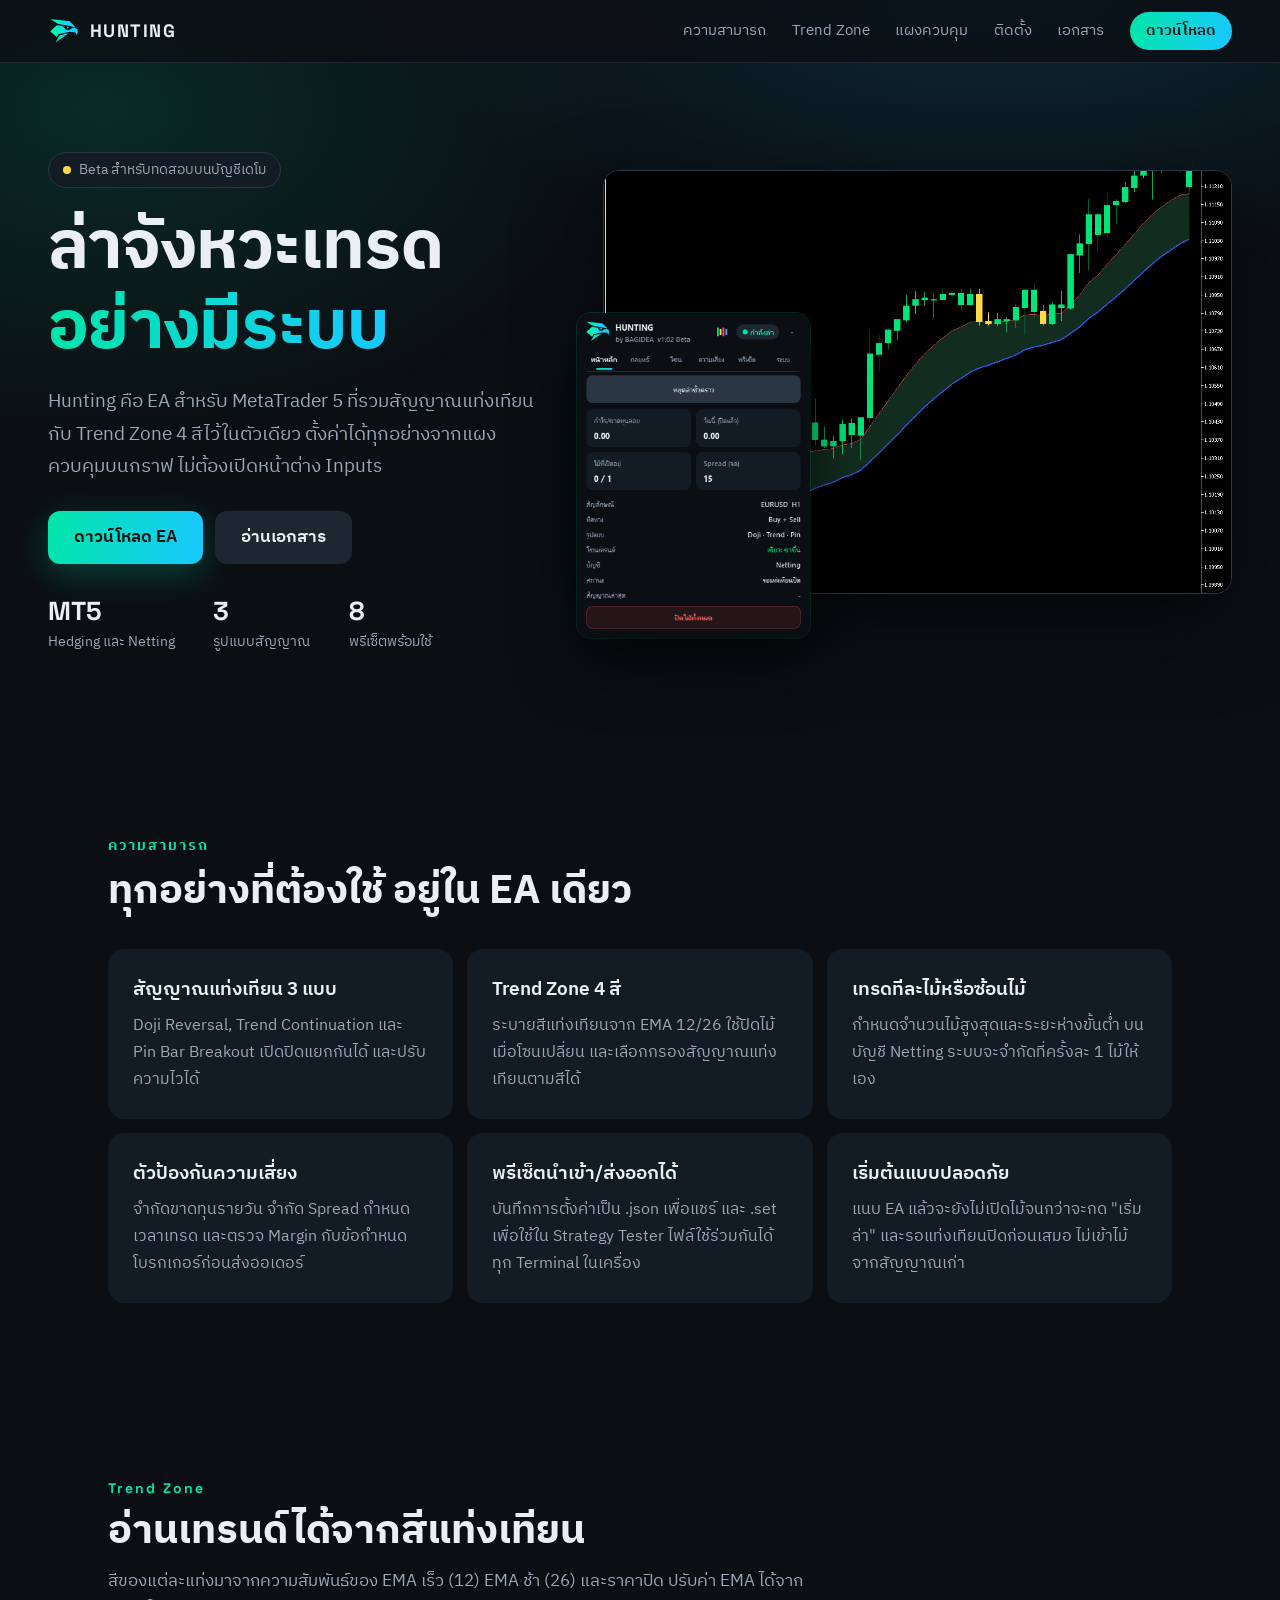
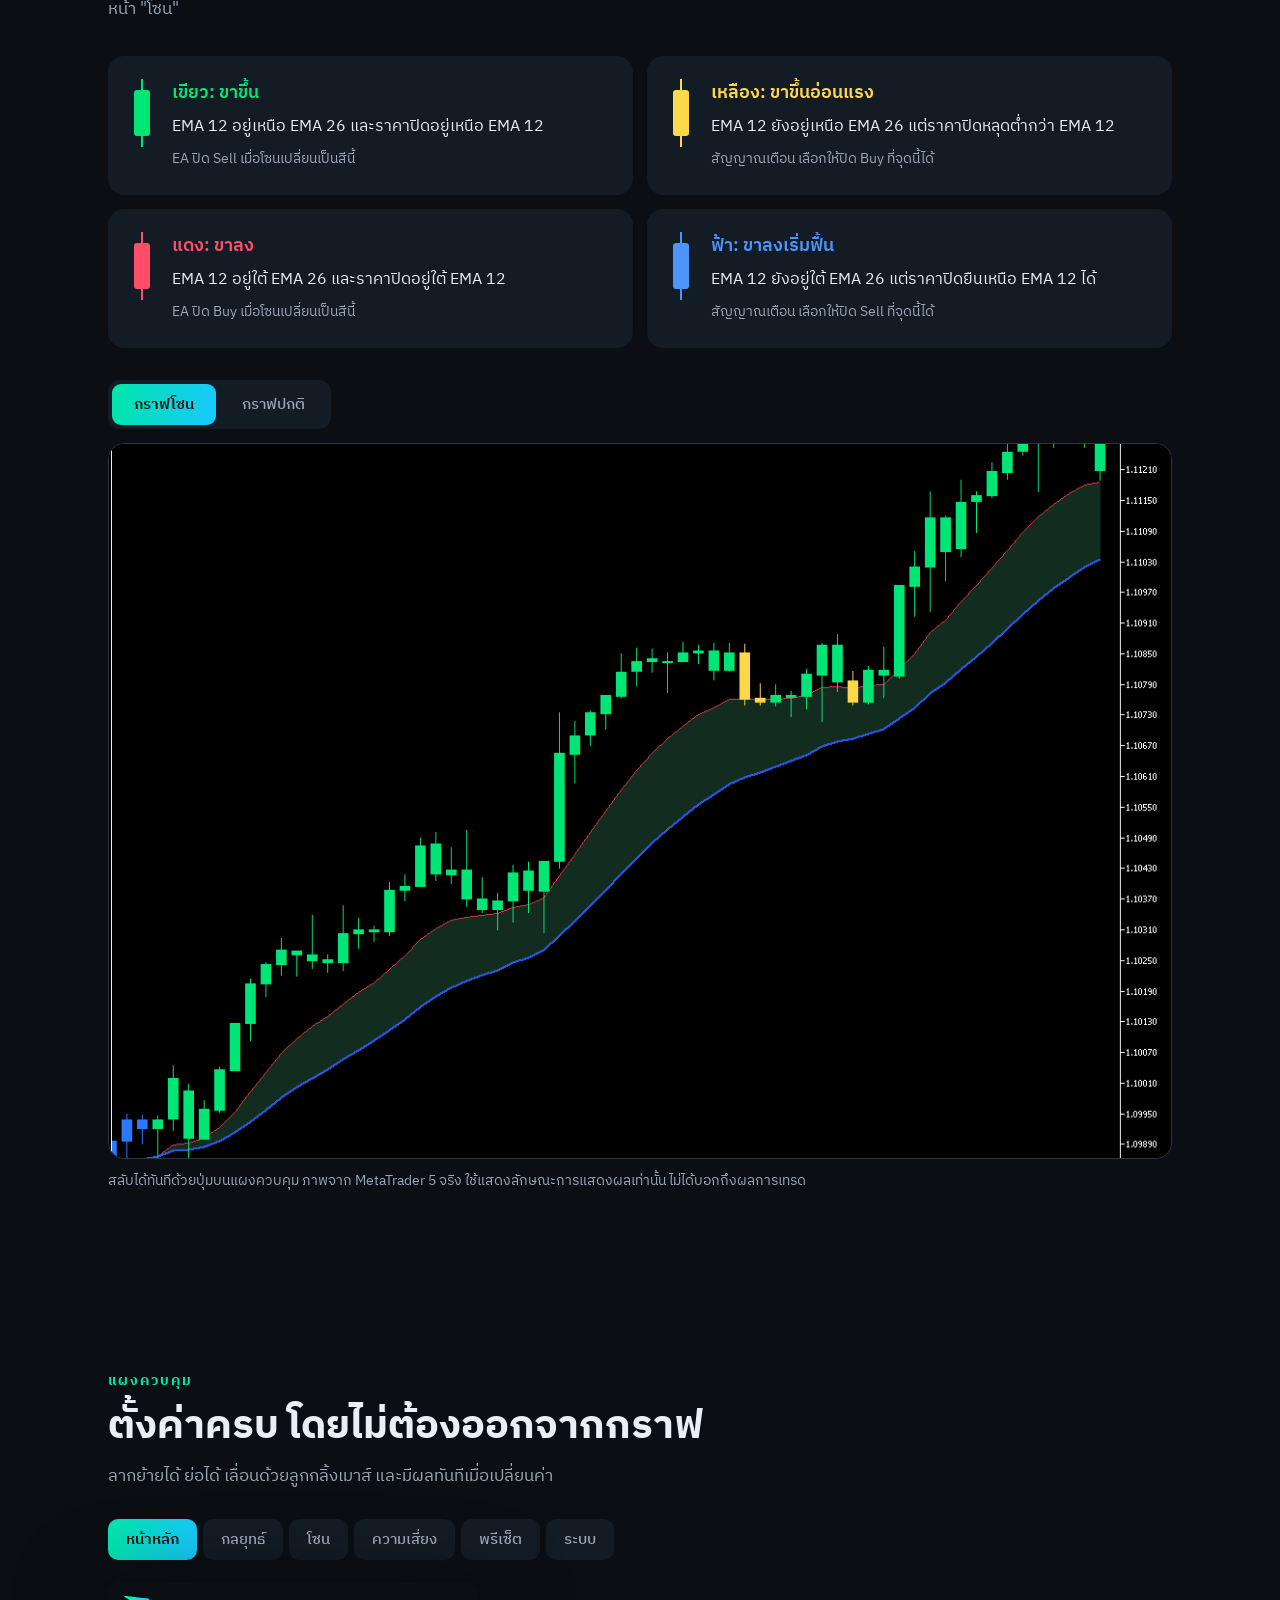
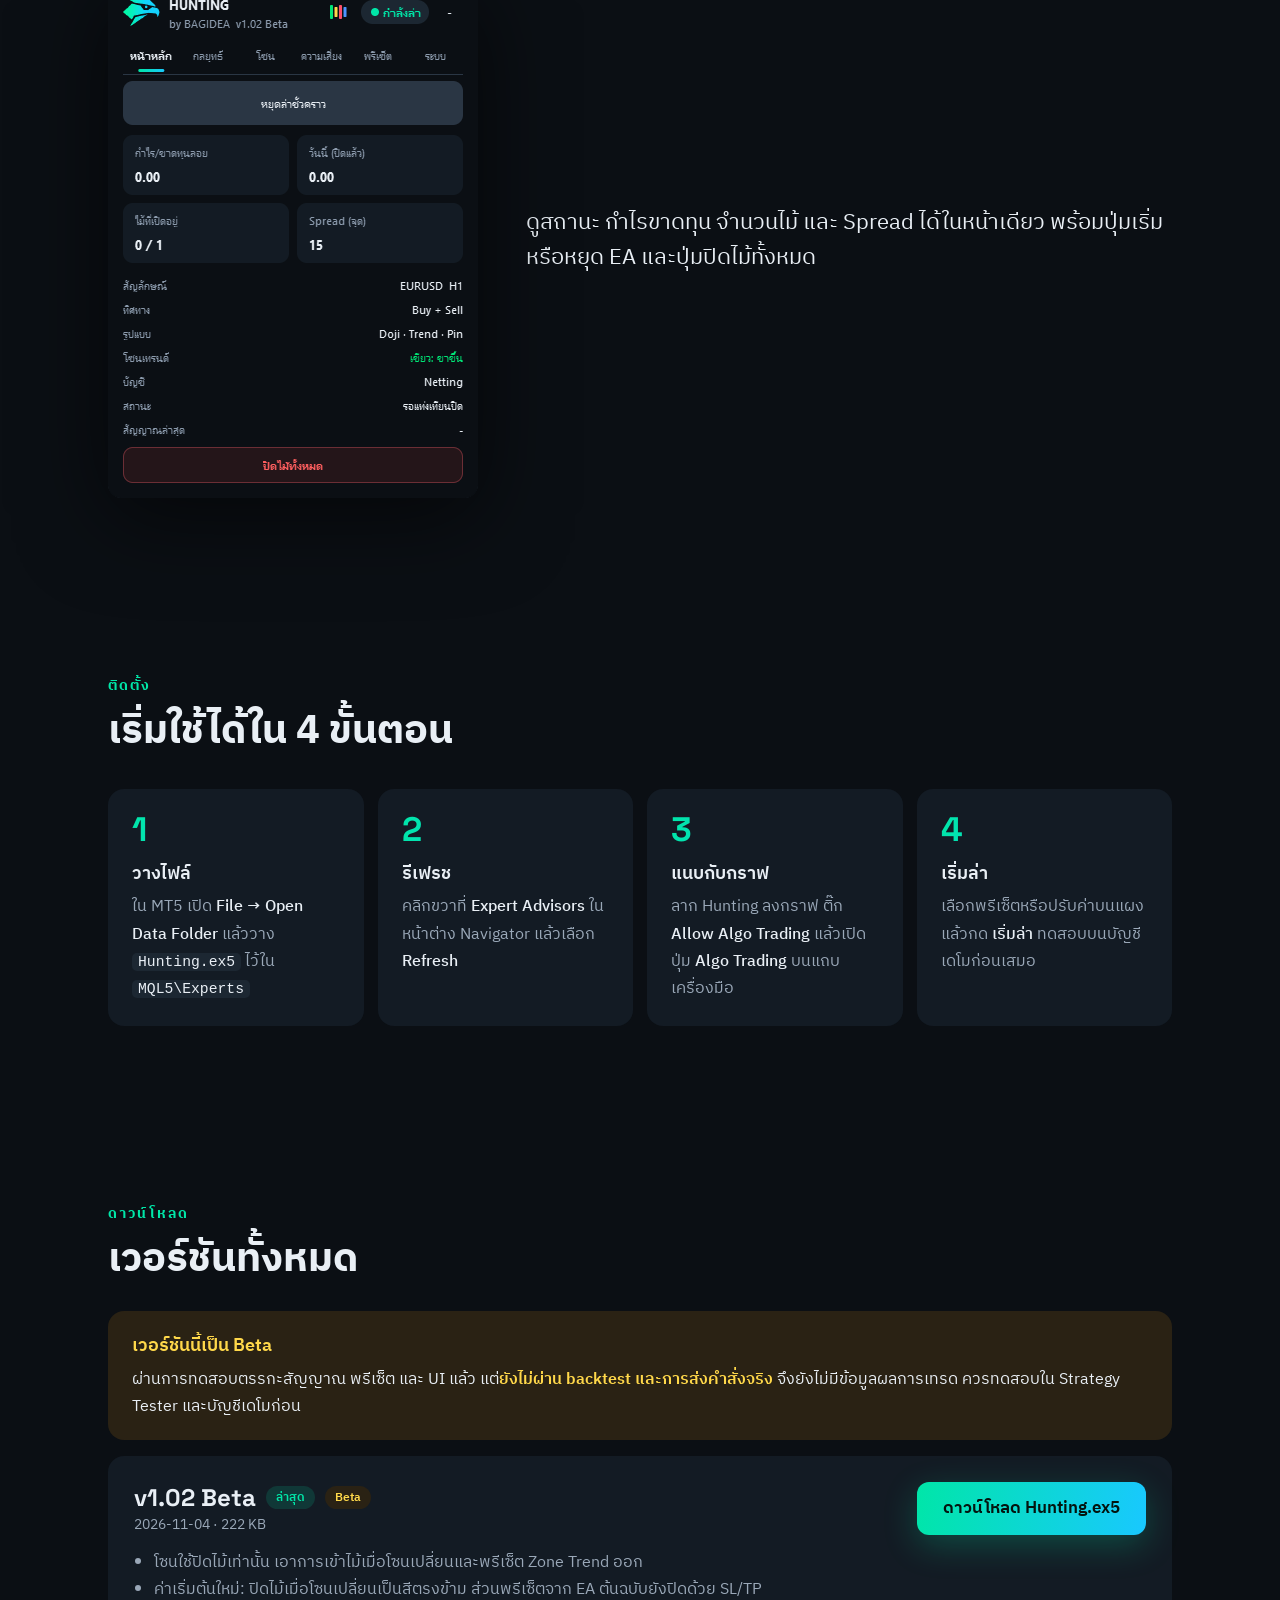
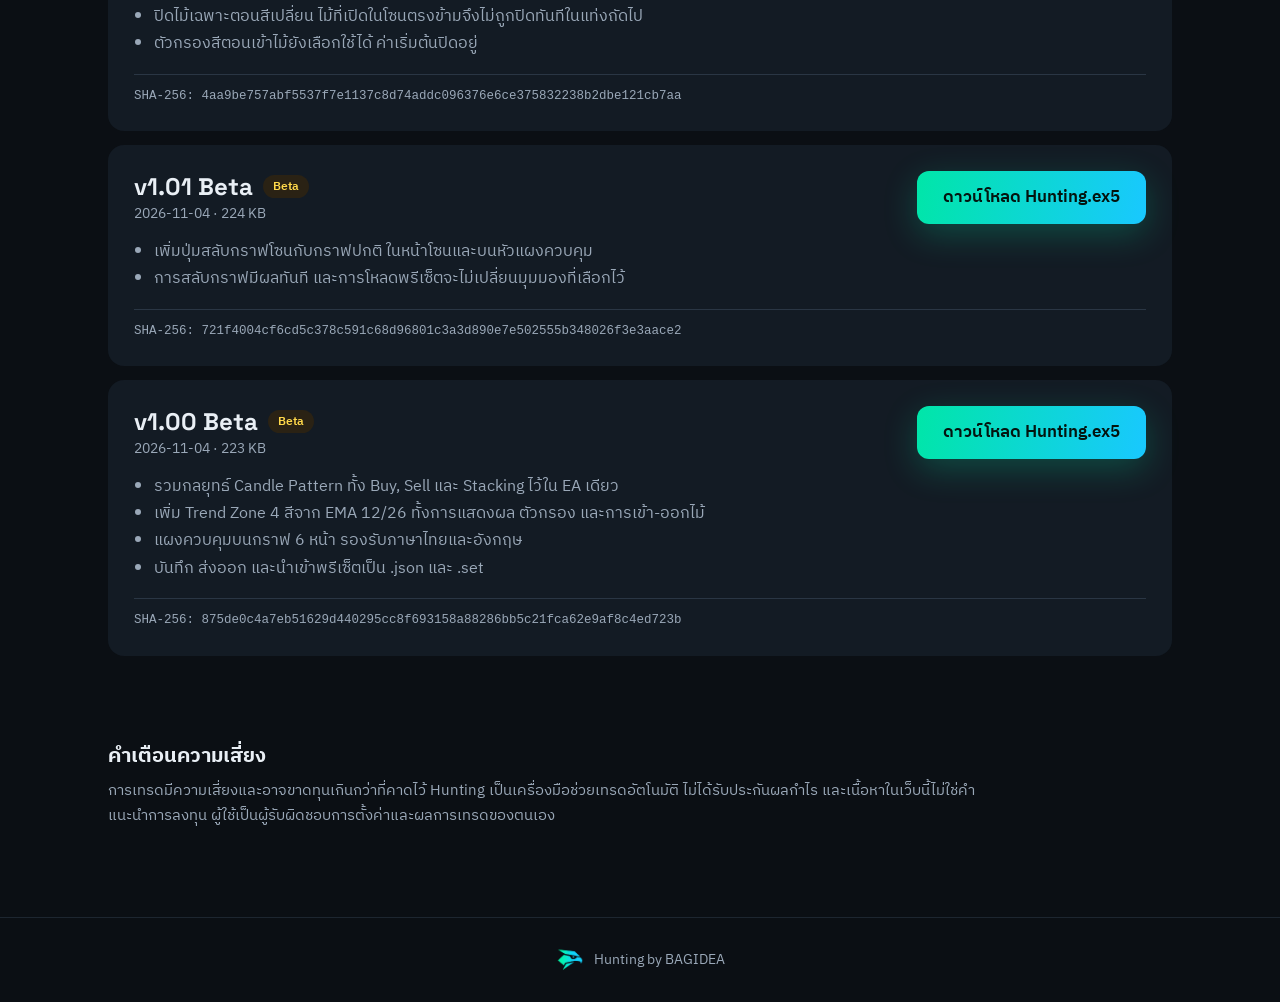
==== commit bca41ecd: "Add documentation page to the Hunting website Co-Authored-By: Claude Opus 5.5 <noreply@anthropic.com" ====
--- a/index.html
+++ b/index.html
@@ -29,6 +29,7 @@
     <a href="#zones">Trend Zone</a>
     <a href="#panel">แผงควบคุม</a>
     <a href="#install">ติดตั้ง</a>
+    <a href="docs.html">เอกสาร</a>
     <a class="nav-cta" href="#download">ดาวน์โหลด</a>
   </nav>
 </header>
@@ -41,12 +42,12 @@
     <p class="lead">Hunting คือ EA สำหรับ MetaTrader 5 ที่รวมสัญญาณแท่งเทียนกับ Trend Zone 4 สีไว้ในตัวเดียว ตั้งค่าได้ทุกอย่างจากแผงควบคุมบนกราฟ ไม่ต้องเปิดหน้าต่าง Inputs</p>
     <div class="cta">
       <a class="btn primary" href="#download">ดาวน์โหลด EA</a>
-      <a class="btn ghost" href="#install">วิธีติดตั้ง</a>
+      <a class="btn ghost" href="docs.html">อ่านเอกสาร</a>
     </div>
     <ul class="facts">
       <li><strong>MT5</strong><span>Hedging และ Netting</span></li>
-      <li><strong>4</strong><span>รูปแบบสัญญาณ</span></li>
-      <li><strong>9</strong><span>พรีเซ็ตพร้อมใช้</span></li>
+      <li><strong>3</strong><span>รูปแบบสัญญาณ</span></li>
+      <li><strong>8</strong><span>พรีเซ็ตพร้อมใช้</span></li>
     </ul>
   </div>
   <div class="hero-shot">
--- a/assets/style.css
+++ b/assets/style.css
@@ -208,6 +208,56 @@
 .risk p { color: var(--muted); font-size: 15px; max-width: 58em; }
 .footer { display: flex; align-items: center; justify-content: center; gap: 10px; padding: 28px 16px; color: var(--muted); font-size: 14px; border-top: 1px solid rgba(42, 54, 68, .6); }
 
+/* Documentation page */
+.doc-layout { display: grid; grid-template-columns: 250px minmax(0, 1fr); gap: clamp(28px, 4vw, 56px); max-width: 1240px; margin: 0 auto; padding: clamp(28px, 4vw, 52px) clamp(16px, 4vw, 48px) 72px; }
+.doc-toc { position: sticky; top: 76px; align-self: start; max-height: calc(100vh - 92px); overflow-y: auto; font-size: 15px; }
+.doc-toc summary { display: none; }
+.doc-toc ol { list-style: none; margin: 0; padding: 0; }
+.doc-toc a { display: block; padding: 6px 12px; border-left: 2px solid var(--line); color: var(--muted); }
+.doc-toc a:hover { color: var(--text); }
+.doc-toc a.active { color: var(--acc); border-left-color: var(--acc); font-weight: 600; }
+.doc { min-width: 0; max-width: 820px; }
+.doc > header h1 { margin: 4px 0 12px; font-size: clamp(34px, 5vw, 50px); }
+.doc section { padding-top: 44px; }
+.doc h2 { font-size: clamp(25px, 3vw, 31px); margin-bottom: 12px; }
+.doc h3 { font-size: 19px; font-weight: 600; margin: 26px 0 8px; }
+.doc p { margin: 10px 0; }
+.doc ul, .doc ol.plain { margin: 10px 0; padding-left: 22px; }
+.doc li { margin: 5px 0; }
+.doc strong { font-weight: 600; }
+.doc a.link { color: var(--acc2); text-decoration: underline; text-underline-offset: 3px; }
+.table-wrap { overflow-x: auto; margin: 14px 0; border: 1px solid var(--line); border-radius: 12px; }
+.doc table { width: 100%; min-width: 520px; border-collapse: collapse; font-size: 15px; line-height: 1.55; }
+.doc th { text-align: left; font-weight: 600; background: var(--surf2); white-space: nowrap; }
+.doc th, .doc td { padding: 10px 14px; vertical-align: top; border-top: 1px solid var(--line); }
+.doc thead th { border-top: 0; }
+.doc td { background: var(--surf); }
+.swatch { display: inline-block; width: 11px; height: 11px; margin-right: 7px; border-radius: 3px; background: var(--c); }
+.callout { background: var(--surf); border-left: 3px solid var(--acc2); border-radius: 0 12px 12px 0; padding: 14px 18px; margin: 16px 0; font-size: 16px; }
+.callout.warn { background: #2a2214; border-left-color: var(--yellow); }
+.callout strong { color: var(--text); }
+.callout.warn strong { color: var(--yellow); }
+.doc-shot { margin: 18px 0; }
+.doc-shot img { border-radius: 12px; border: 1px solid var(--line); width: 100%; }
+.doc-panel { float: right; width: min(250px, 42%); margin: 6px 0 16px 24px; }
+.doc-panel img { border-radius: 12px; }
+.doc-clear { clear: both; }
+.patterns { display: grid; gap: 14px; margin: 16px 0; }
+.pattern { display: grid; grid-template-columns: 120px minmax(0, 1fr); gap: 18px; align-items: center; background: var(--surf); border-radius: 14px; padding: 16px 20px; }
+.pattern svg { width: 100%; height: auto; }
+.pattern h3 { margin: 0 0 4px; }
+.pattern p { margin: 4px 0; font-size: 16px; color: var(--muted); }
+.flow { list-style: none; counter-reset: f; margin: 14px 0; padding: 0; }
+.flow li { counter-increment: f; position: relative; padding: 8px 0 8px 44px; }
+.flow li::before { content: counter(f); position: absolute; left: 0; top: 8px; width: 30px; height: 30px; display: grid; place-items: center; border-radius: 50%; background: var(--surf2); color: var(--acc); font: 700 14px var(--display); }
+.nav-current { color: var(--text); }
+
+@media (max-width: 900px) {
+  .doc-layout { grid-template-columns: minmax(0, 1fr); }
+  .doc-toc { position: static; max-height: none; background: var(--surf); border-radius: 12px; padding: 4px 10px; }
+  .doc-toc summary { display: block; cursor: pointer; padding: 10px 6px; font-weight: 600; }
+  .doc-panel { float: none; width: min(320px, 100%); margin: 14px auto; }
+}
 @media (max-width: 900px) {
   .hero { grid-template-columns: minmax(0, 1fr); }
   .hero-panel { left: 3%; width: 42%; }
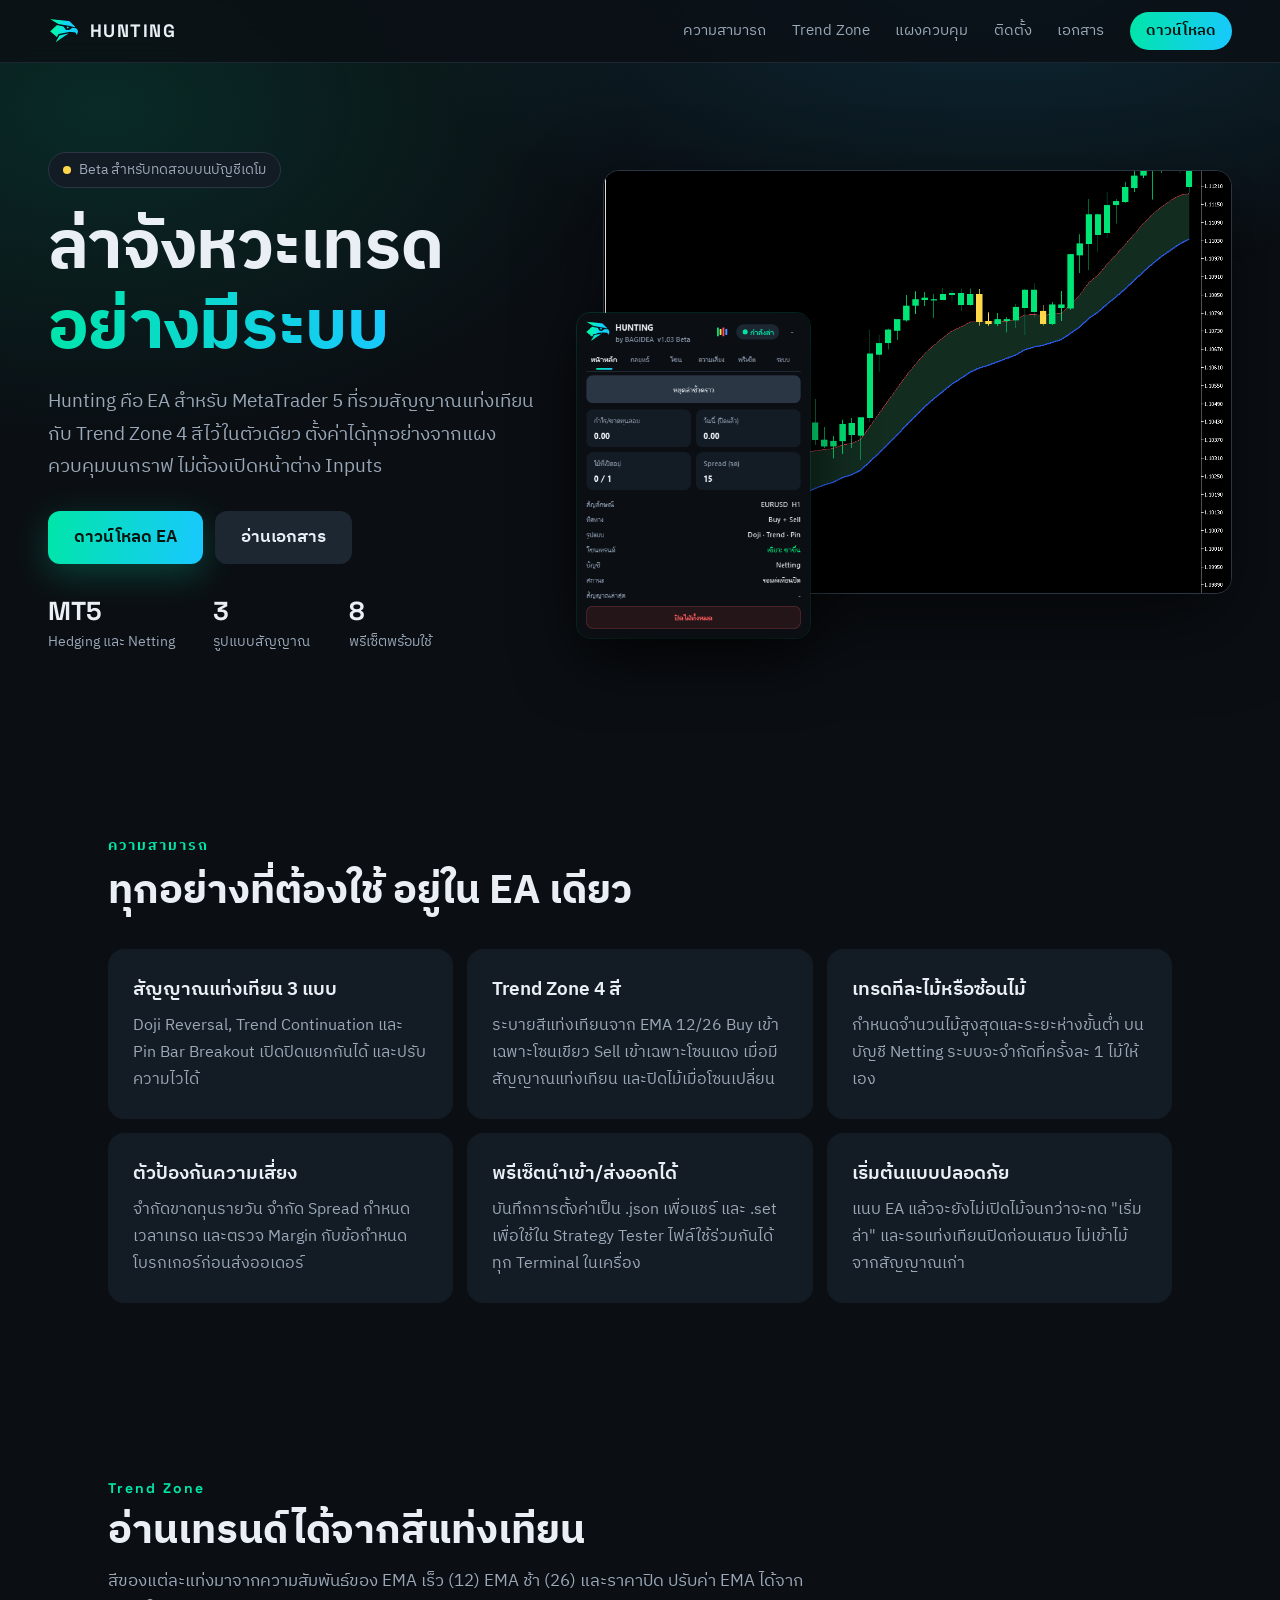
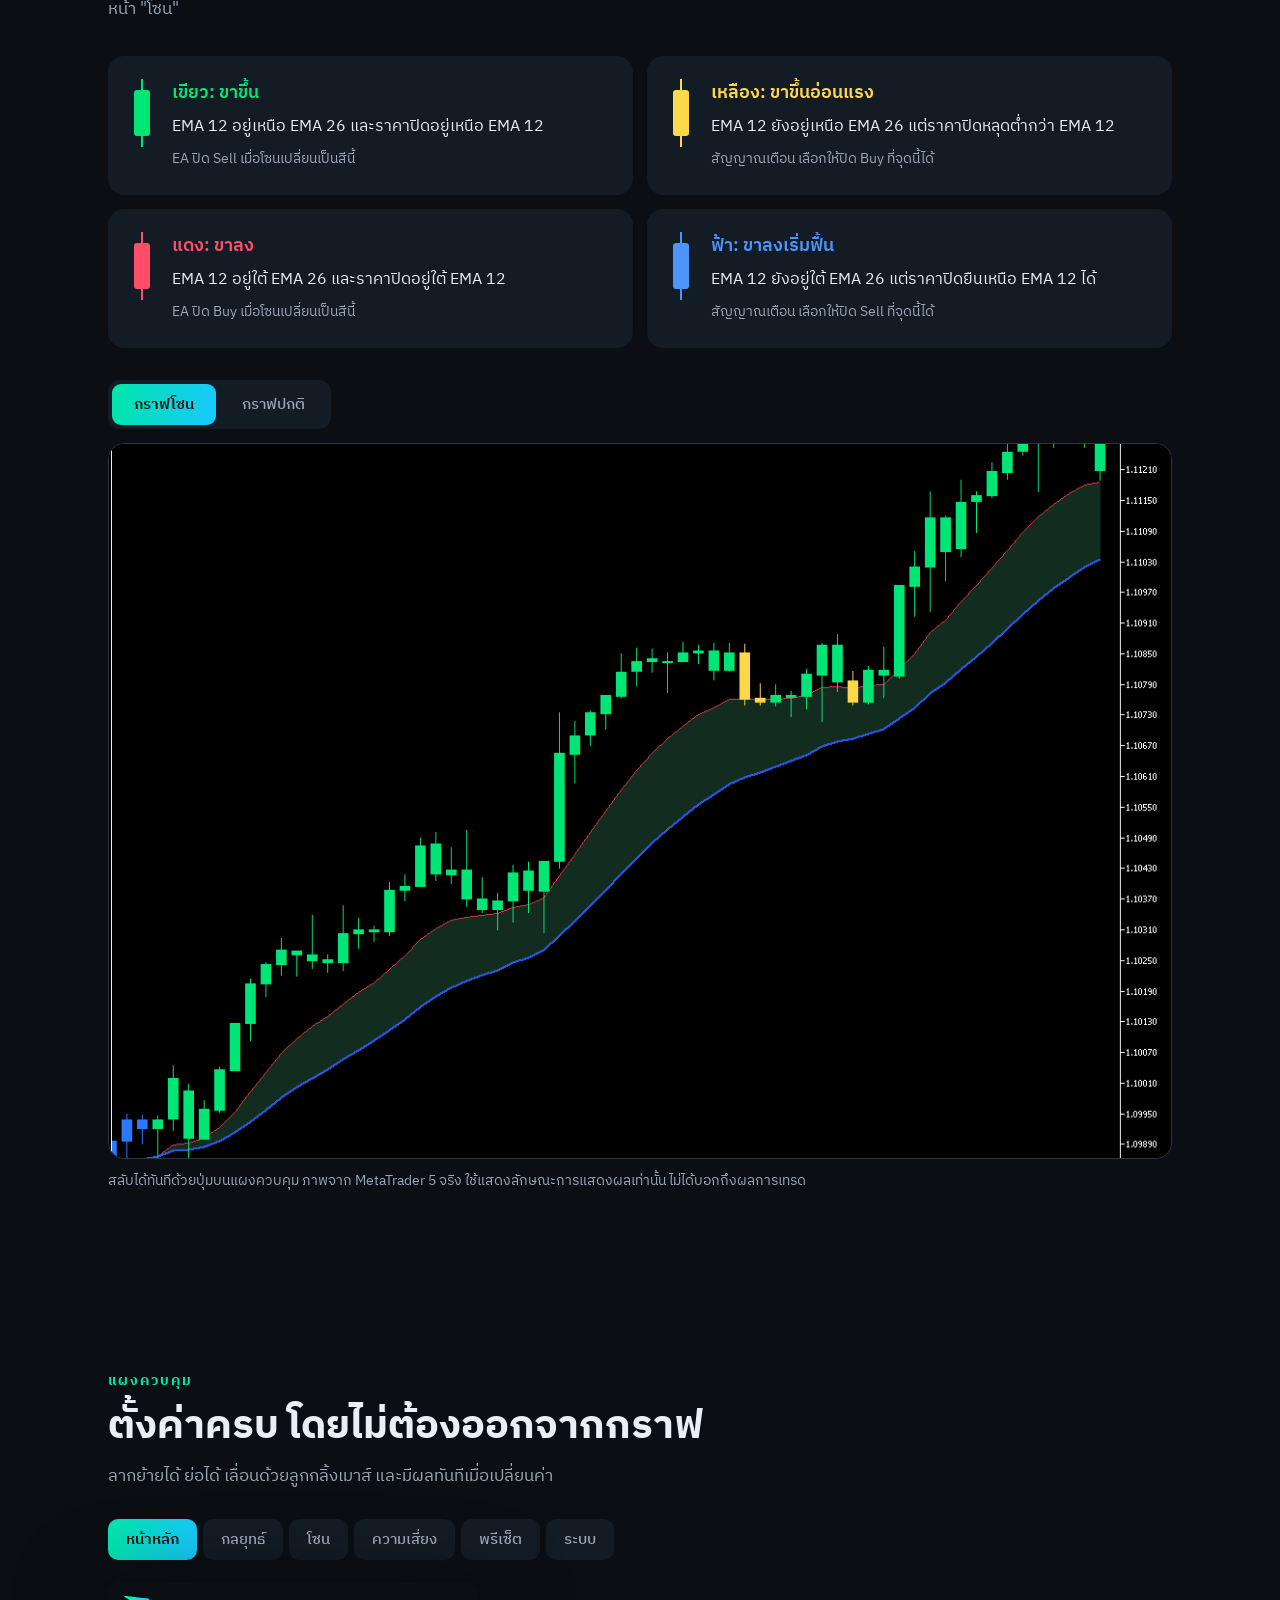
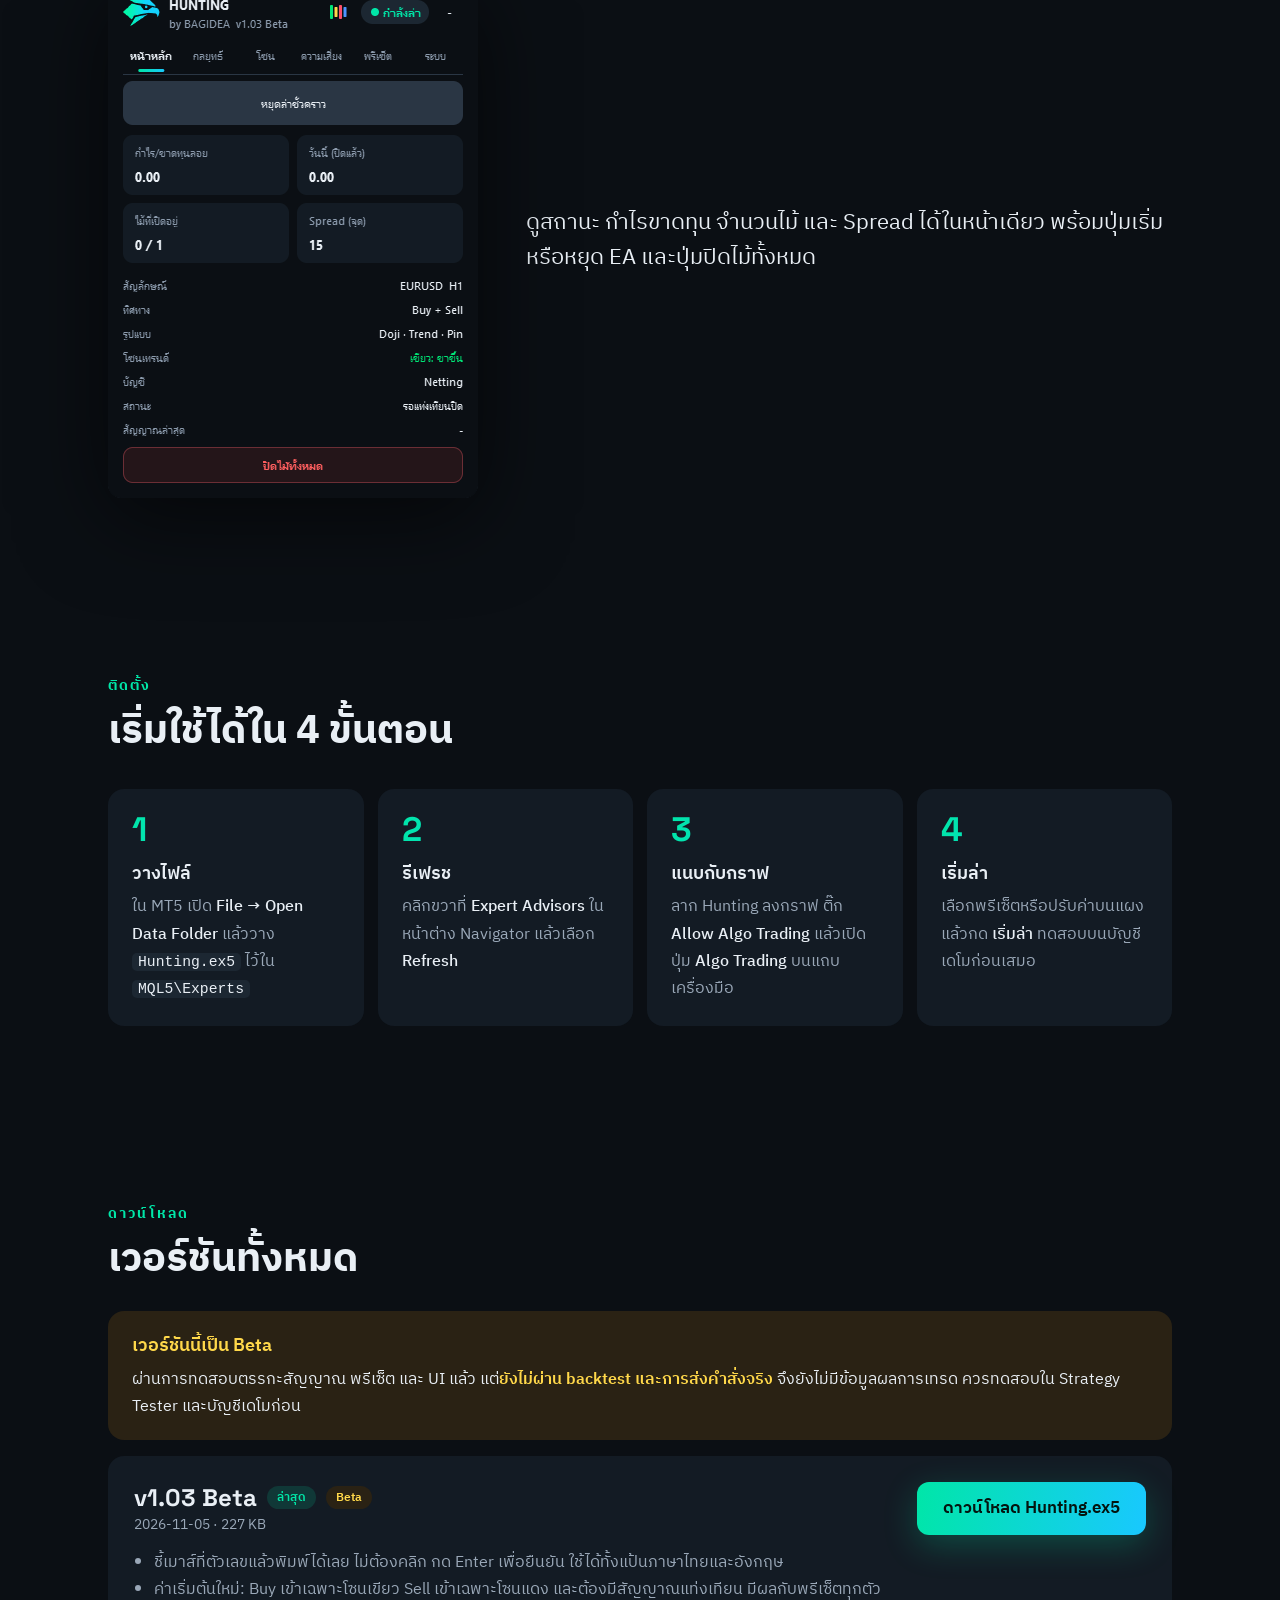
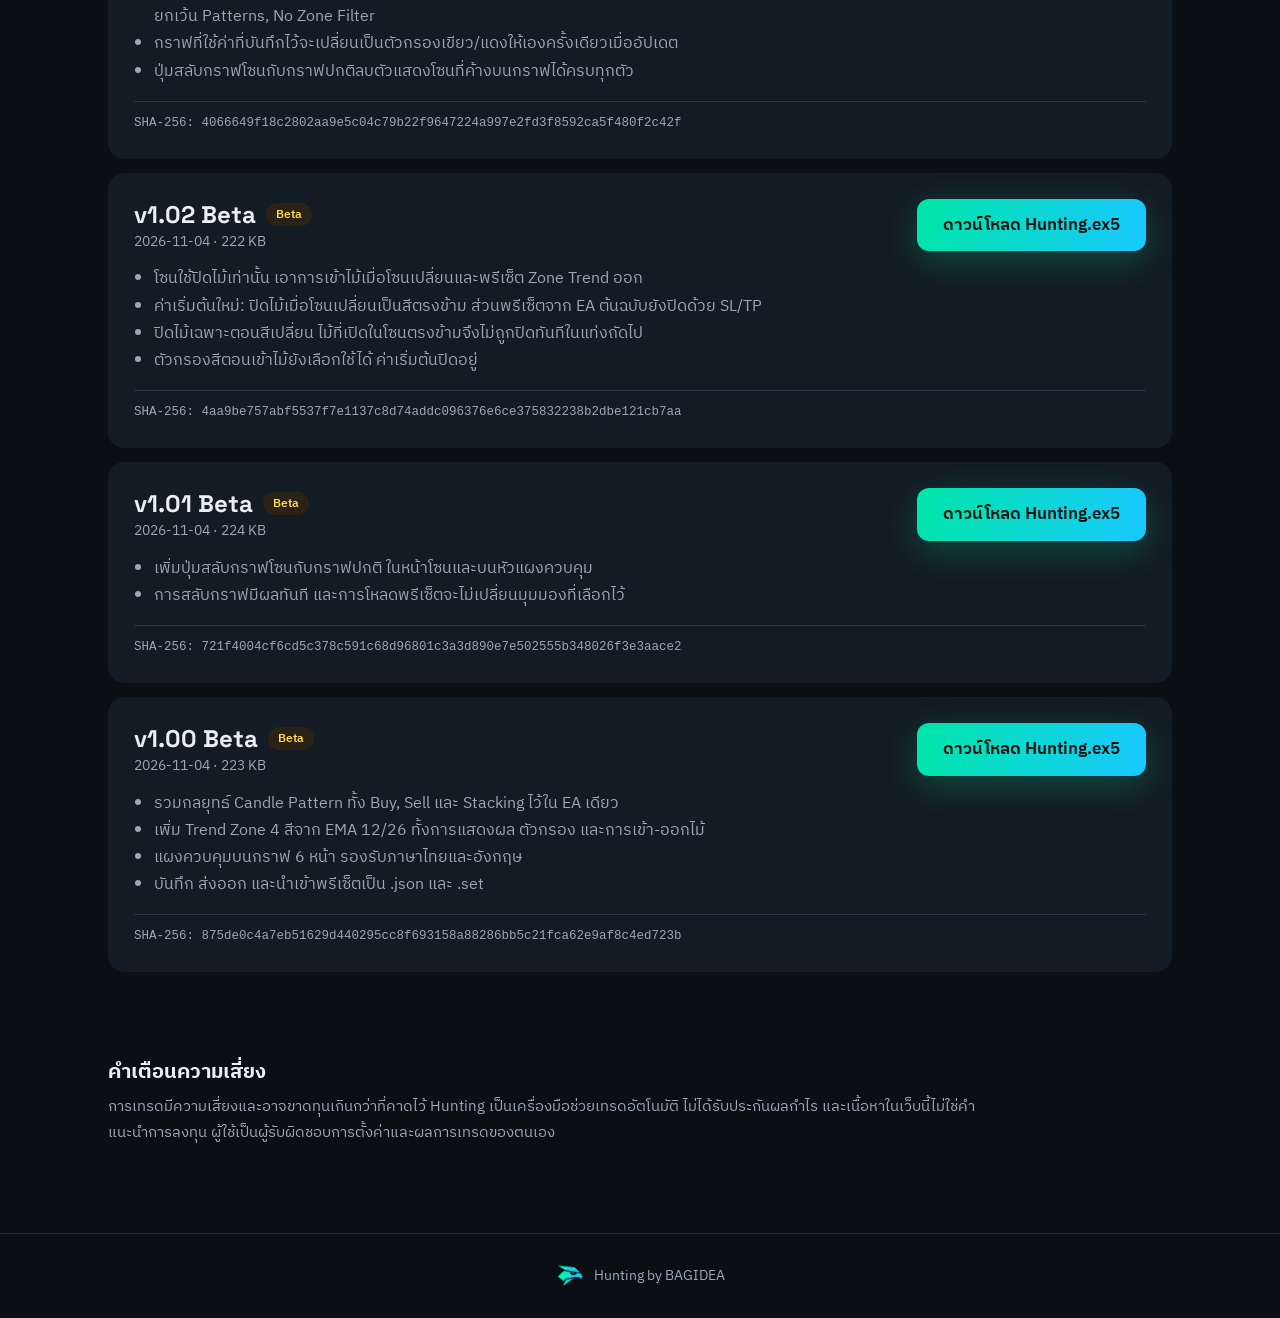
==== commit 97c36a8d: "Publish Hunting website v1.03 Beta Co-Authored-By: Claude Opus 5.5 <noreply@anthropic.com>" ====
--- a/index.html
+++ b/index.html
@@ -61,7 +61,7 @@
   <h2>ทุกอย่างที่ต้องใช้ อยู่ใน EA เดียว</h2>
   <div class="grid">
     <article class="card"><h3>สัญญาณแท่งเทียน 3 แบบ</h3><p>Doji Reversal, Trend Continuation และ Pin Bar Breakout เปิดปิดแยกกันได้ และปรับความไวได้</p></article>
-    <article class="card"><h3>Trend Zone 4 สี</h3><p>ระบายสีแท่งเทียนจาก EMA 12/26 ใช้ปิดไม้เมื่อโซนเปลี่ยน และเลือกกรองสัญญาณแท่งเทียนตามสีได้</p></article>
+    <article class="card"><h3>Trend Zone 4 สี</h3><p>ระบายสีแท่งเทียนจาก EMA 12/26 Buy เข้าเฉพาะโซนเขียว Sell เข้าเฉพาะโซนแดง เมื่อมีสัญญาณแท่งเทียน และปิดไม้เมื่อโซนเปลี่ยน</p></article>
     <article class="card"><h3>เทรดทีละไม้หรือซ้อนไม้</h3><p>กำหนดจำนวนไม้สูงสุดและระยะห่างขั้นต่ำ บนบัญชี Netting ระบบจะจำกัดที่ครั้งละ 1 ไม้ให้เอง</p></article>
     <article class="card"><h3>ตัวป้องกันความเสี่ยง</h3><p>จำกัดขาดทุนรายวัน จำกัด Spread กำหนดเวลาเทรด และตรวจ Margin กับข้อกำหนดโบรกเกอร์ก่อนส่งออเดอร์</p></article>
     <article class="card"><h3>พรีเซ็ตนำเข้า/ส่งออกได้</h3><p>บันทึกการตั้งค่าเป็น .json เพื่อแชร์ และ .set เพื่อใช้ใน Strategy Tester ไฟล์ใช้ร่วมกันได้ทุก Terminal ในเครื่อง</p></article>
@@ -97,7 +97,7 @@
     <button role="tab" aria-selected="true" data-shot="panel-home" data-text="ดูสถานะ กำไรขาดทุน จำนวนไม้ และ Spread ได้ในหน้าเดียว พร้อมปุ่มเริ่มหรือหยุด EA และปุ่มปิดไม้ทั้งหมด">หน้าหลัก</button>
     <button role="tab" aria-selected="false" data-shot="panel-strategy" data-text="เลือกทิศทาง Buy, Sell หรือทั้งคู่ เปิดปิดรูปแบบสัญญาณ และปรับความไวของแต่ละแบบ">กลยุทธ์</button>
     <button role="tab" aria-selected="false" data-shot="panel-zone" data-text="สลับกราฟโซนกับกราฟปกติได้ทันที ตั้งค่า EMA เลือกวิธีปิดไม้ และกรองสัญญาณตามสี">โซน</button>
-    <button role="tab" aria-selected="false" data-shot="panel-risk" data-text="กำหนด Lot, SL, TP โหมดซ้อนไม้ Spread สูงสุด ขีดจำกัดขาดทุนรายวัน และเวลาเทรด กดที่ตัวเลขเพื่อพิมพ์ค่าเองได้">ความเสี่ยง</button>
+    <button role="tab" aria-selected="false" data-shot="panel-risk" data-text="กำหนด Lot, SL, TP โหมดซ้อนไม้ Spread สูงสุด ขีดจำกัดขาดทุนรายวัน และเวลาเทรด ชี้ที่ตัวเลขแล้วพิมพ์ค่าได้เลย">ความเสี่ยง</button>
     <button role="tab" aria-selected="false" data-shot="panel-presets" data-text="ใช้พรีเซ็ตสำเร็จรูป 8 แบบ หรือบันทึกของตัวเองแล้วส่งออกเป็น .json และ .set">พรีเซ็ต</button>
     <button role="tab" aria-selected="false" data-shot="panel-system" data-text="สลับภาษาไทยหรืออังกฤษ ปรับขนาดแผง แสดงลูกศรจุดเข้าเทรด และตั้ง Magic Number">ระบบ</button>
   </div>
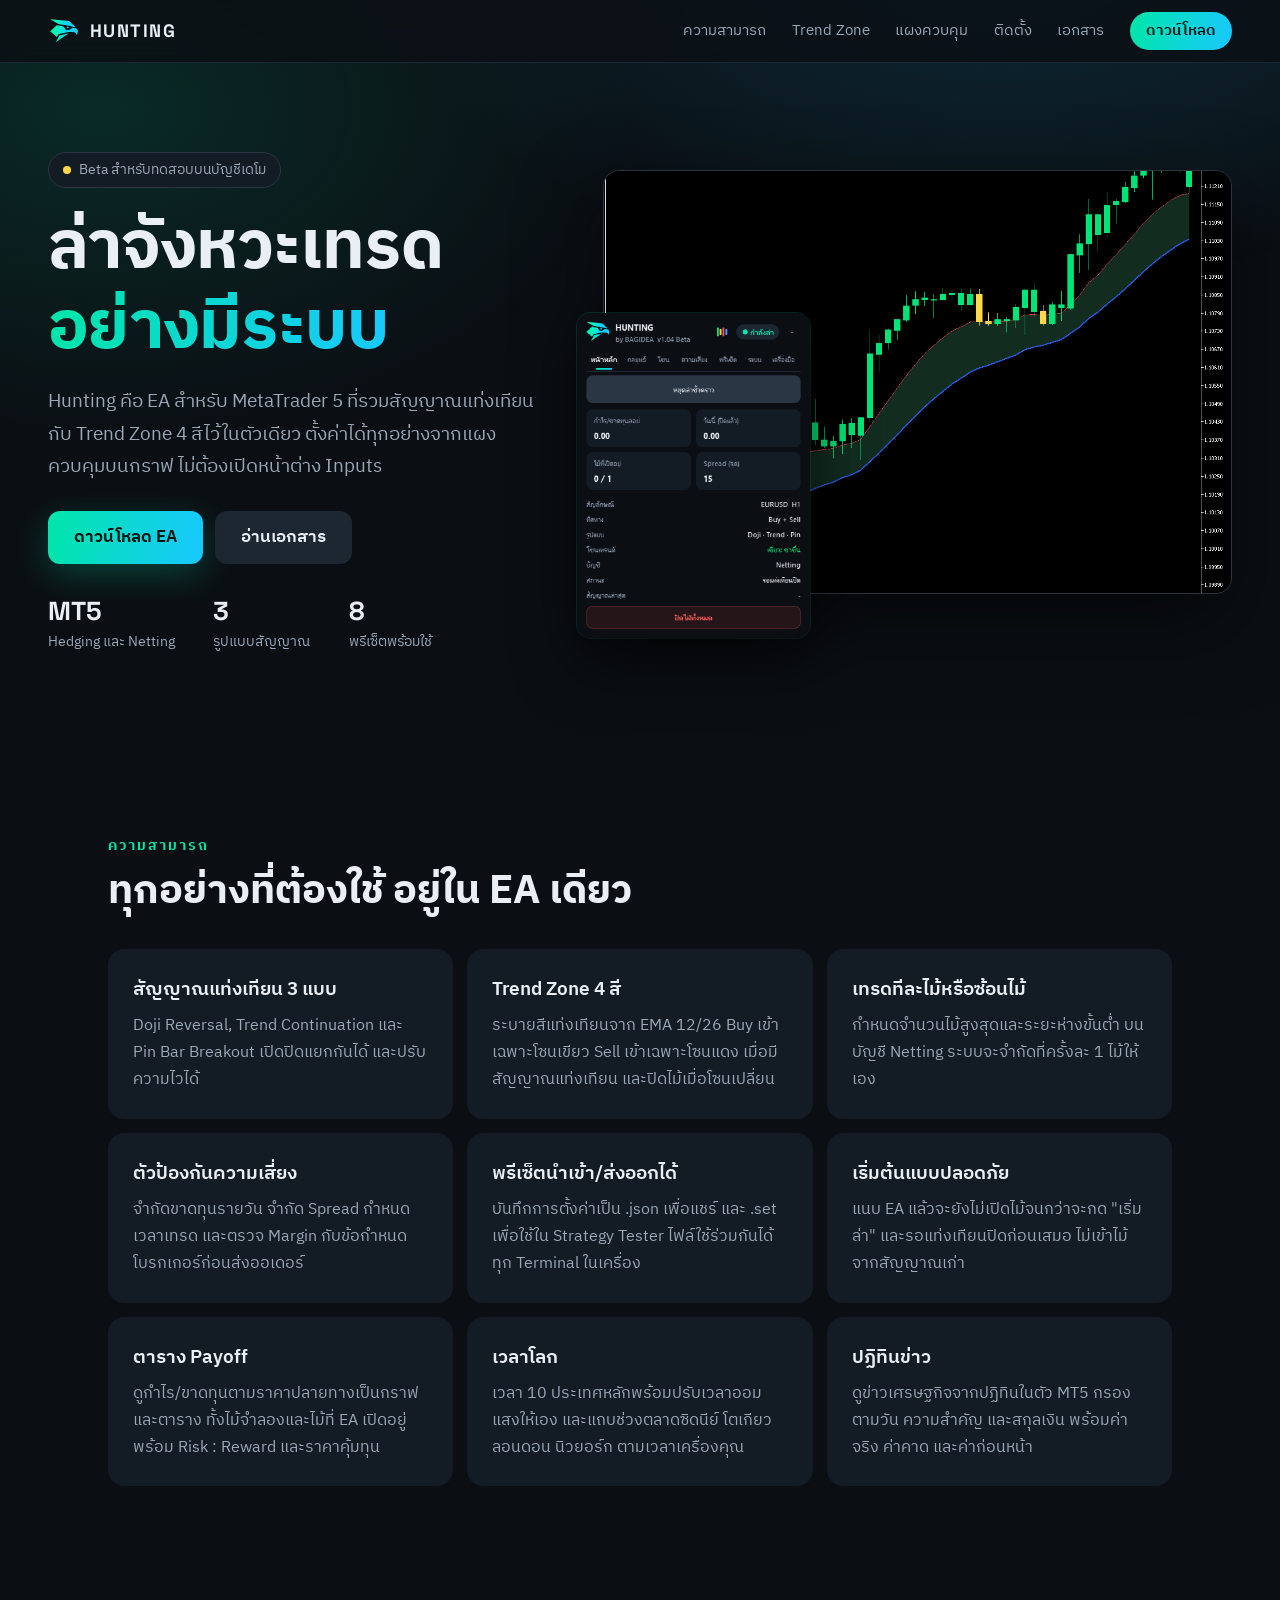
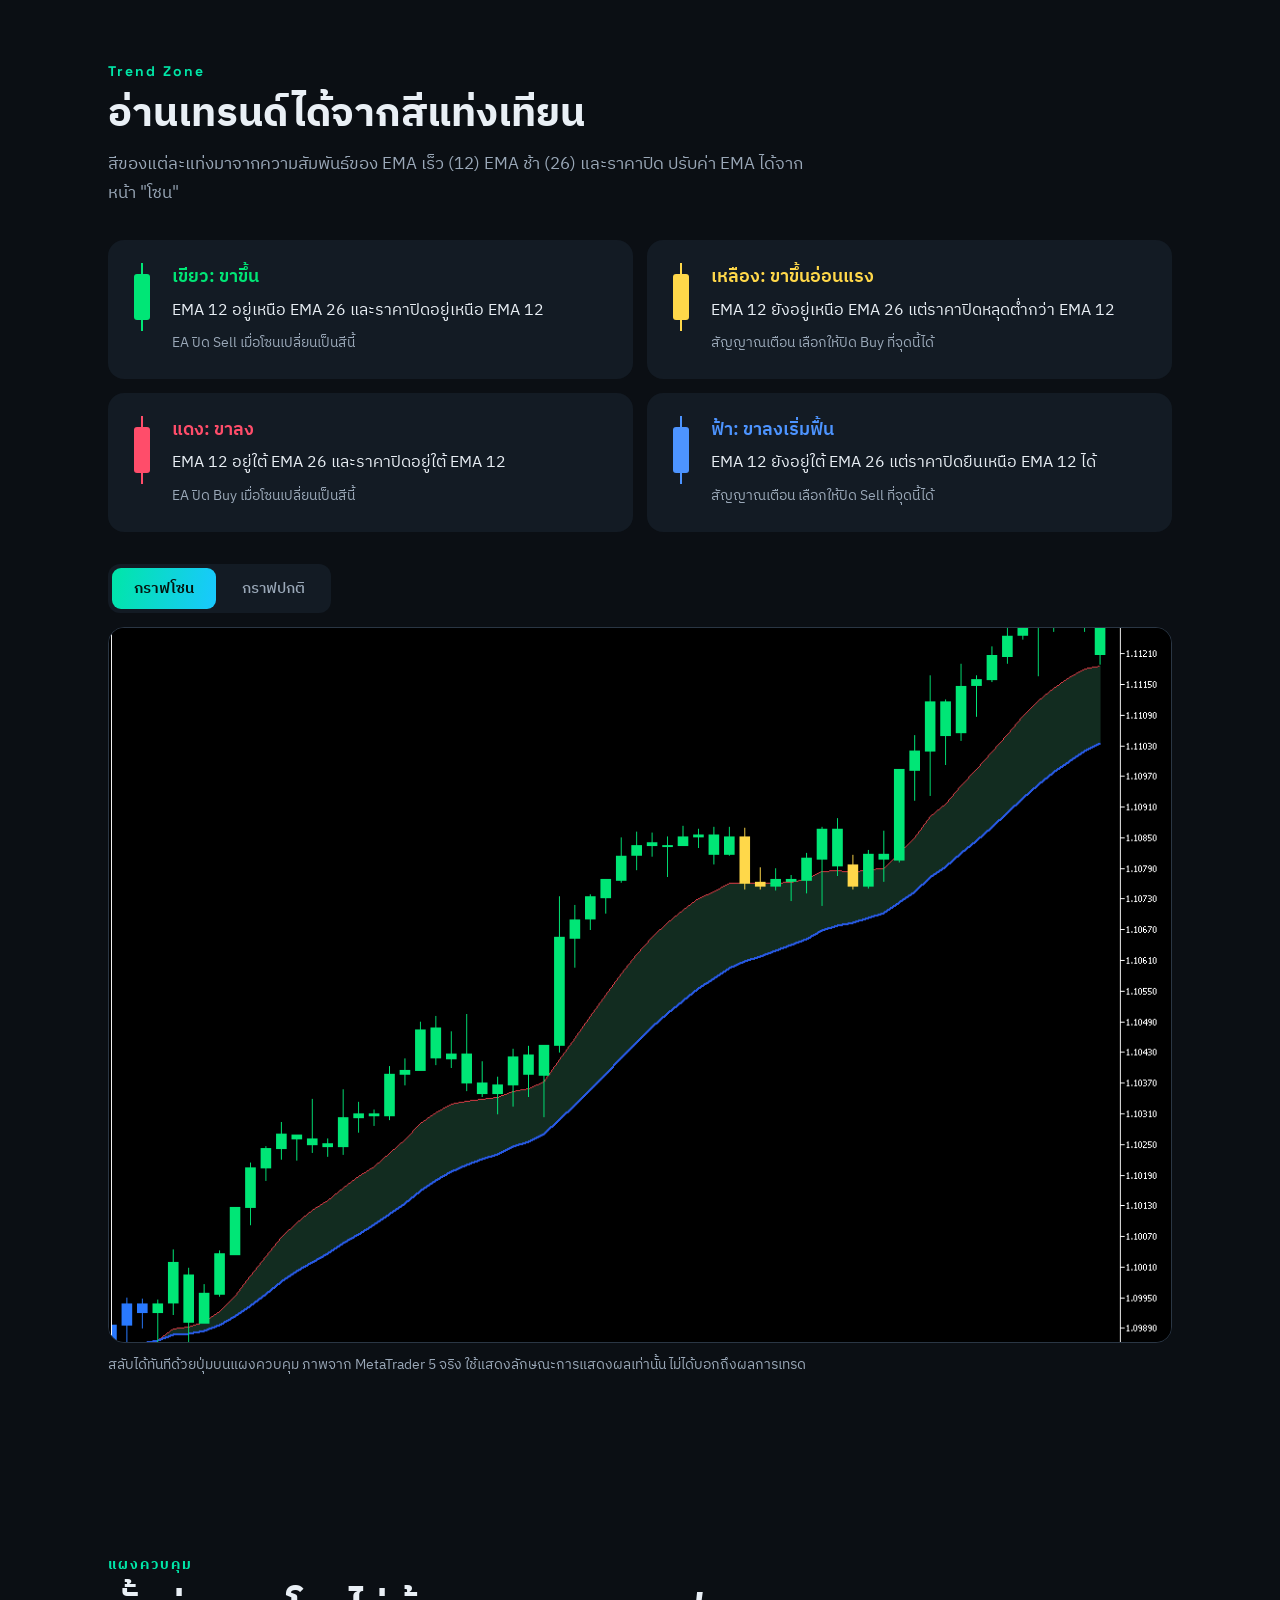
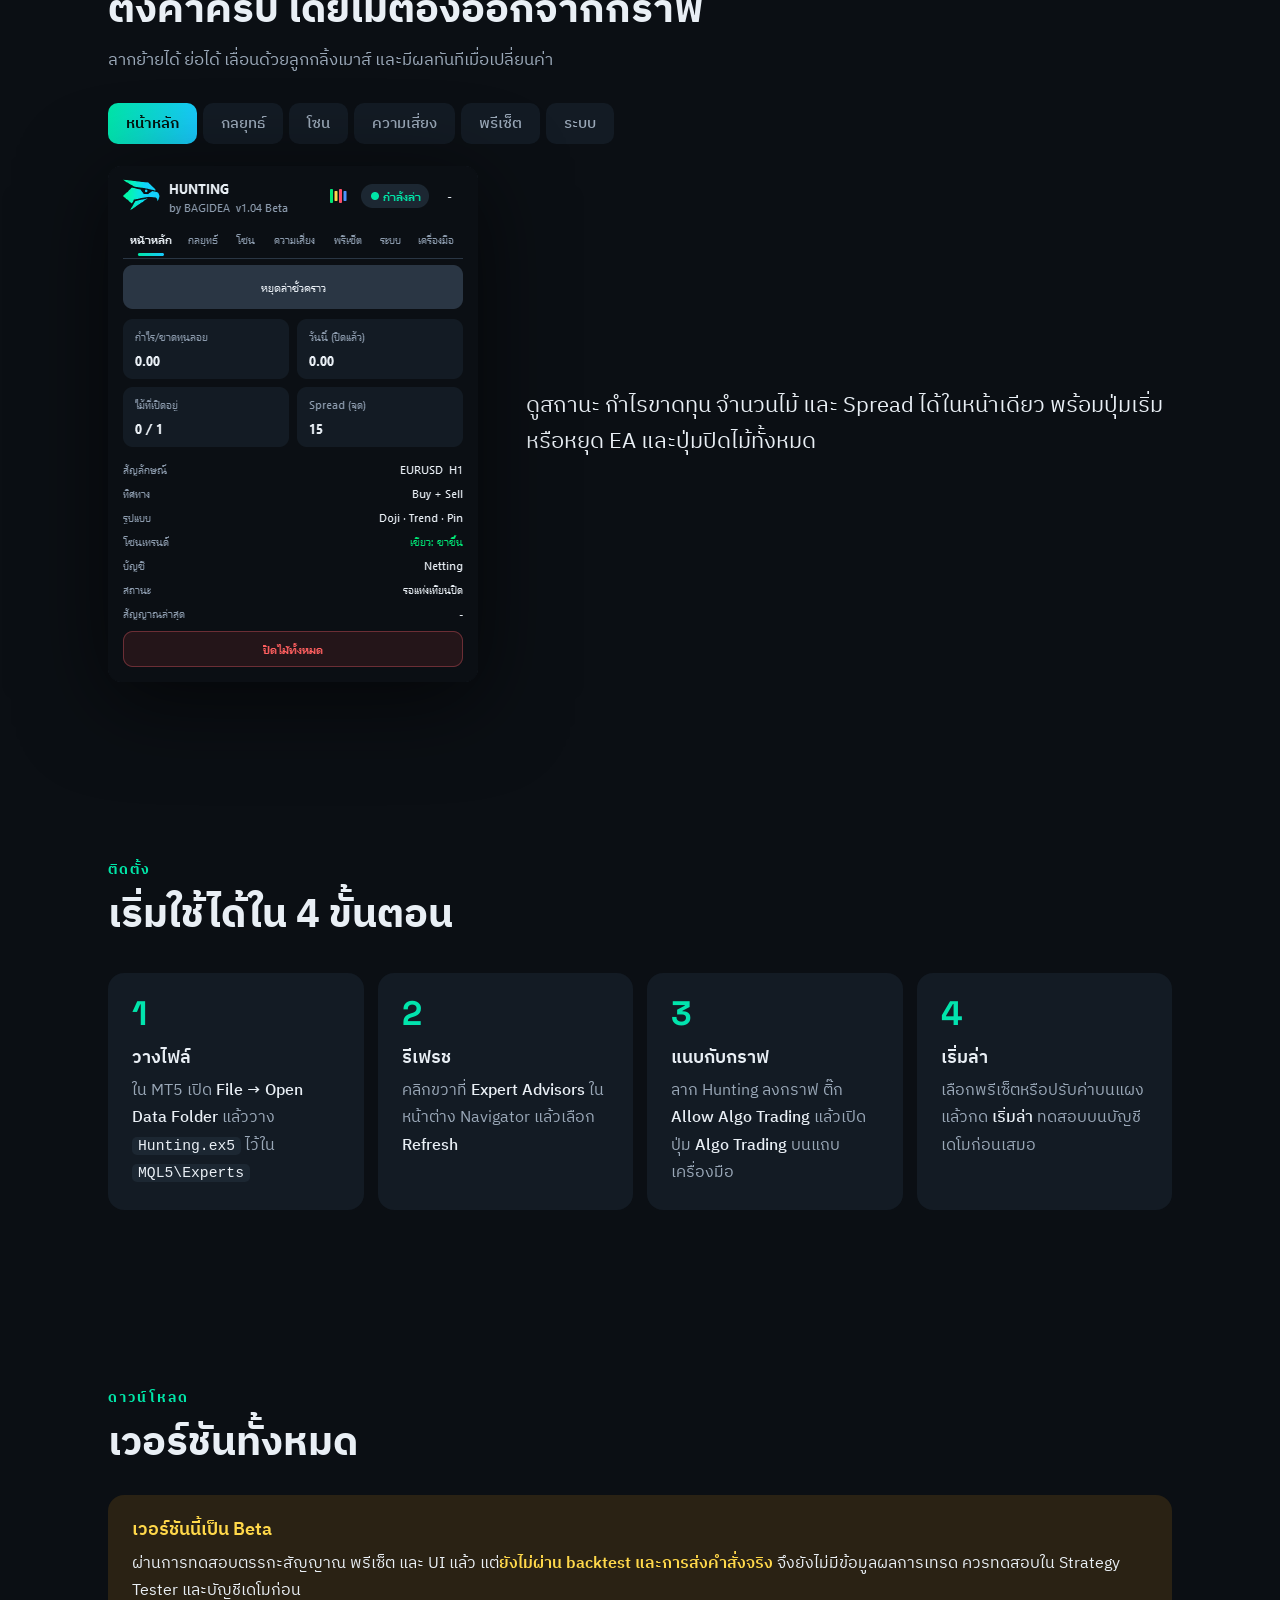
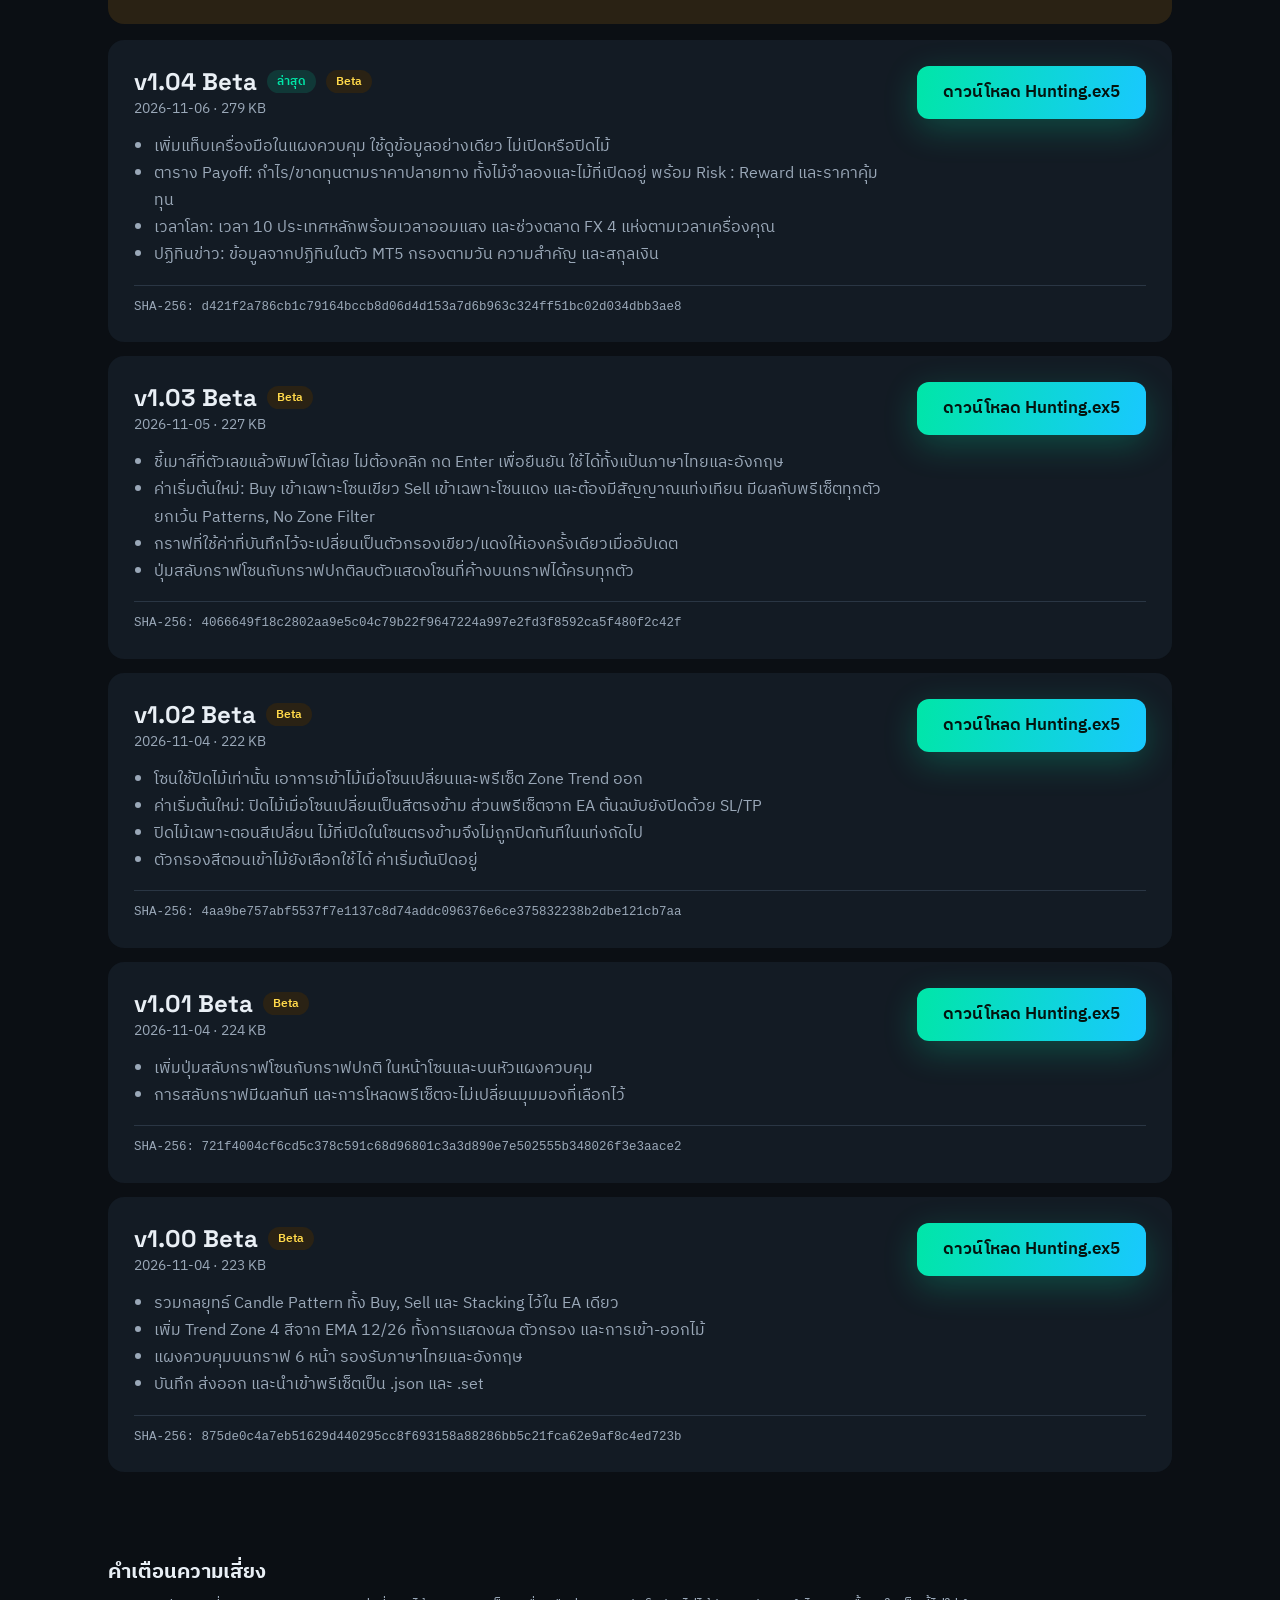
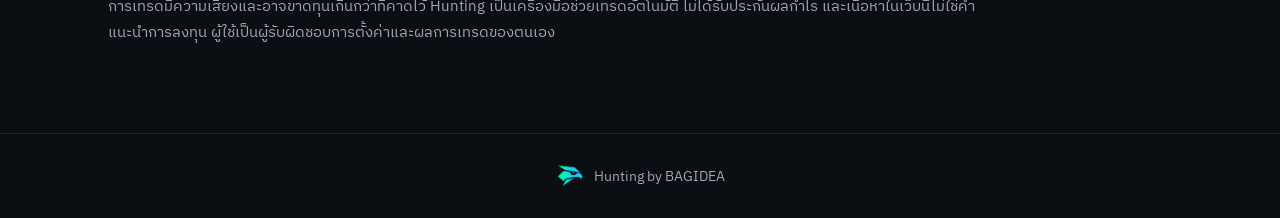
==== commit 134d9c72: "Publish Hunting website v1.04 Beta Co-Authored-By: Claude Opus 5.5 <noreply@anthropic.com>" ====
--- a/index.html
+++ b/index.html
@@ -66,6 +66,9 @@
     <article class="card"><h3>ตัวป้องกันความเสี่ยง</h3><p>จำกัดขาดทุนรายวัน จำกัด Spread กำหนดเวลาเทรด และตรวจ Margin กับข้อกำหนดโบรกเกอร์ก่อนส่งออเดอร์</p></article>
     <article class="card"><h3>พรีเซ็ตนำเข้า/ส่งออกได้</h3><p>บันทึกการตั้งค่าเป็น .json เพื่อแชร์ และ .set เพื่อใช้ใน Strategy Tester ไฟล์ใช้ร่วมกันได้ทุก Terminal ในเครื่อง</p></article>
     <article class="card"><h3>เริ่มต้นแบบปลอดภัย</h3><p>แนบ EA แล้วจะยังไม่เปิดไม้จนกว่าจะกด "เริ่มล่า" และรอแท่งเทียนปิดก่อนเสมอ ไม่เข้าไม้จากสัญญาณเก่า</p></article>
+    <article class="card"><h3>ตาราง Payoff</h3><p>ดูกำไร/ขาดทุนตามราคาปลายทางเป็นกราฟและตาราง ทั้งไม้จำลองและไม้ที่ EA เปิดอยู่ พร้อม Risk : Reward และราคาคุ้มทุน</p></article>
+    <article class="card"><h3>เวลาโลก</h3><p>เวลา 10 ประเทศหลักพร้อมปรับเวลาออมแสงให้เอง และแถบช่วงตลาดซิดนีย์ โตเกียว ลอนดอน นิวยอร์ก ตามเวลาเครื่องคุณ</p></article>
+    <article class="card"><h3>ปฏิทินข่าว</h3><p>ดูข่าวเศรษฐกิจจากปฏิทินในตัว MT5 กรองตามวัน ความสำคัญ และสกุลเงิน พร้อมค่าจริง ค่าคาด และค่าก่อนหน้า</p></article>
   </div>
 </section>
 
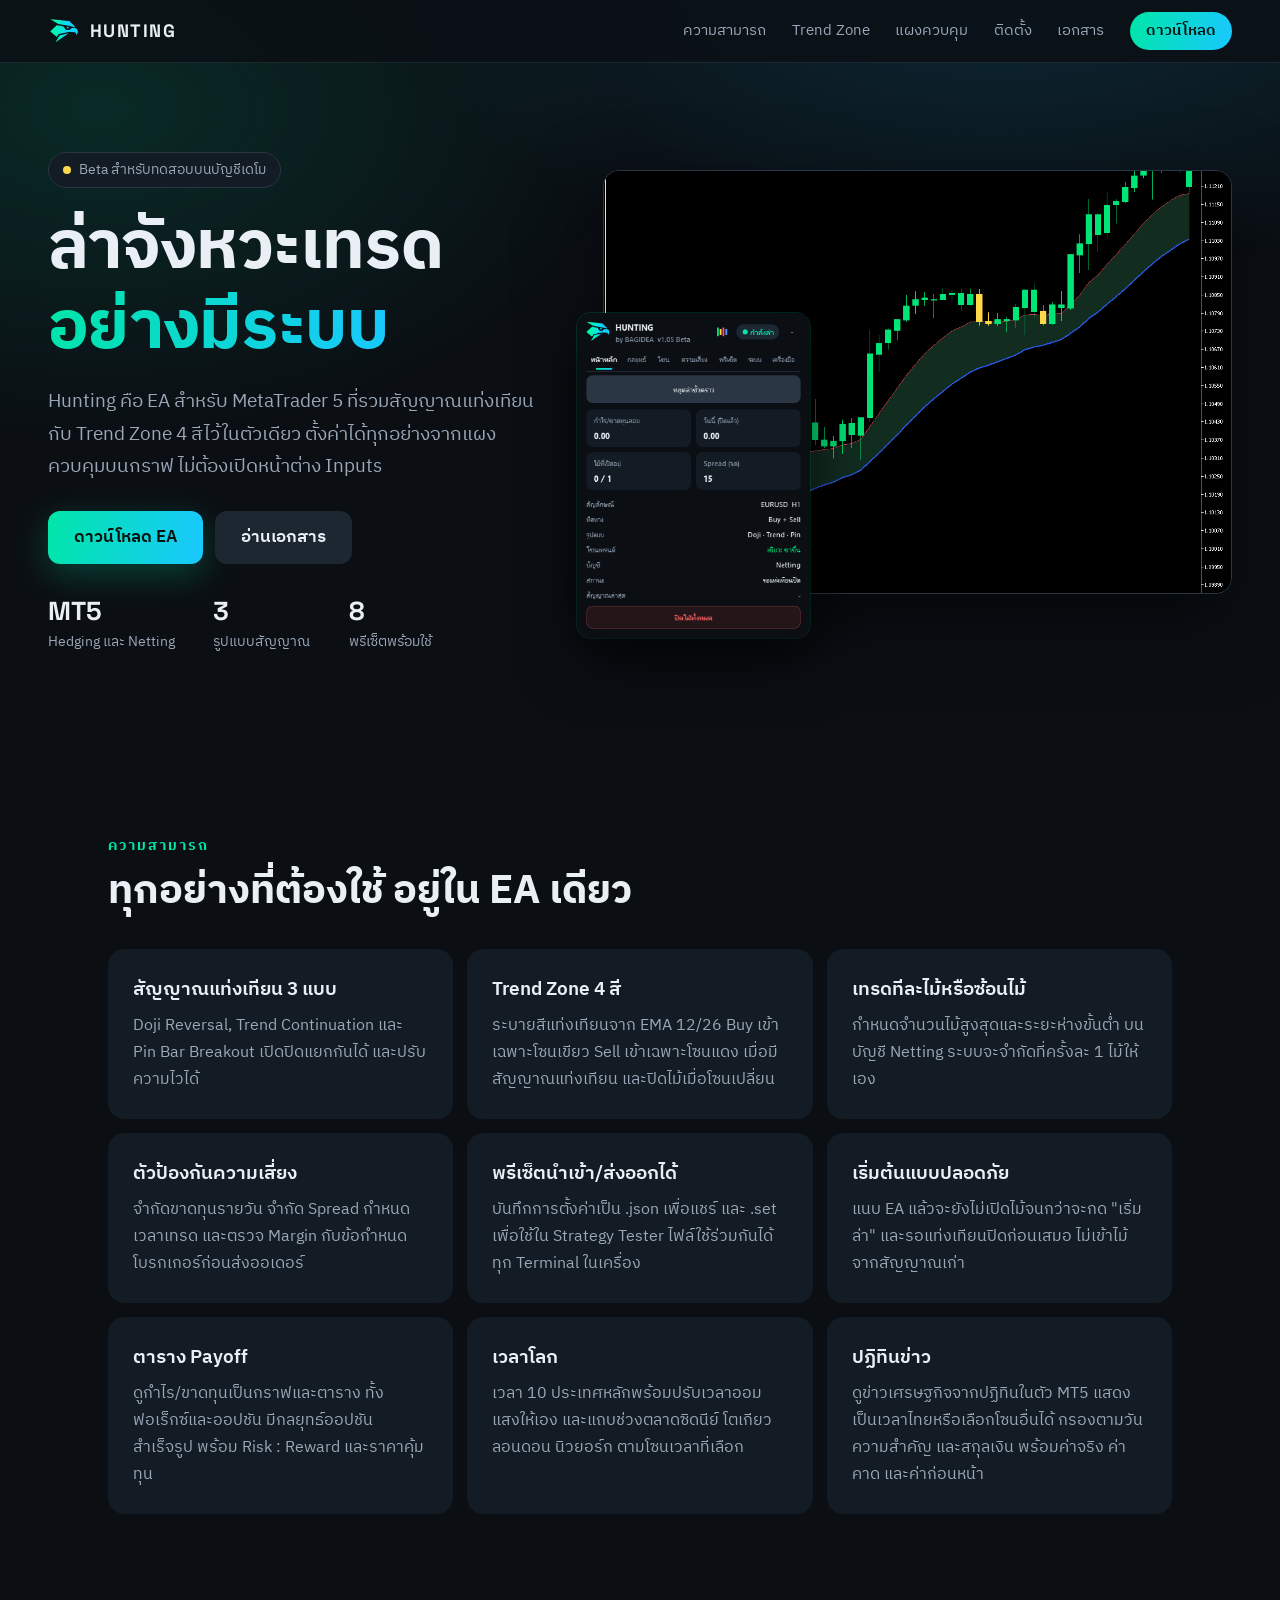
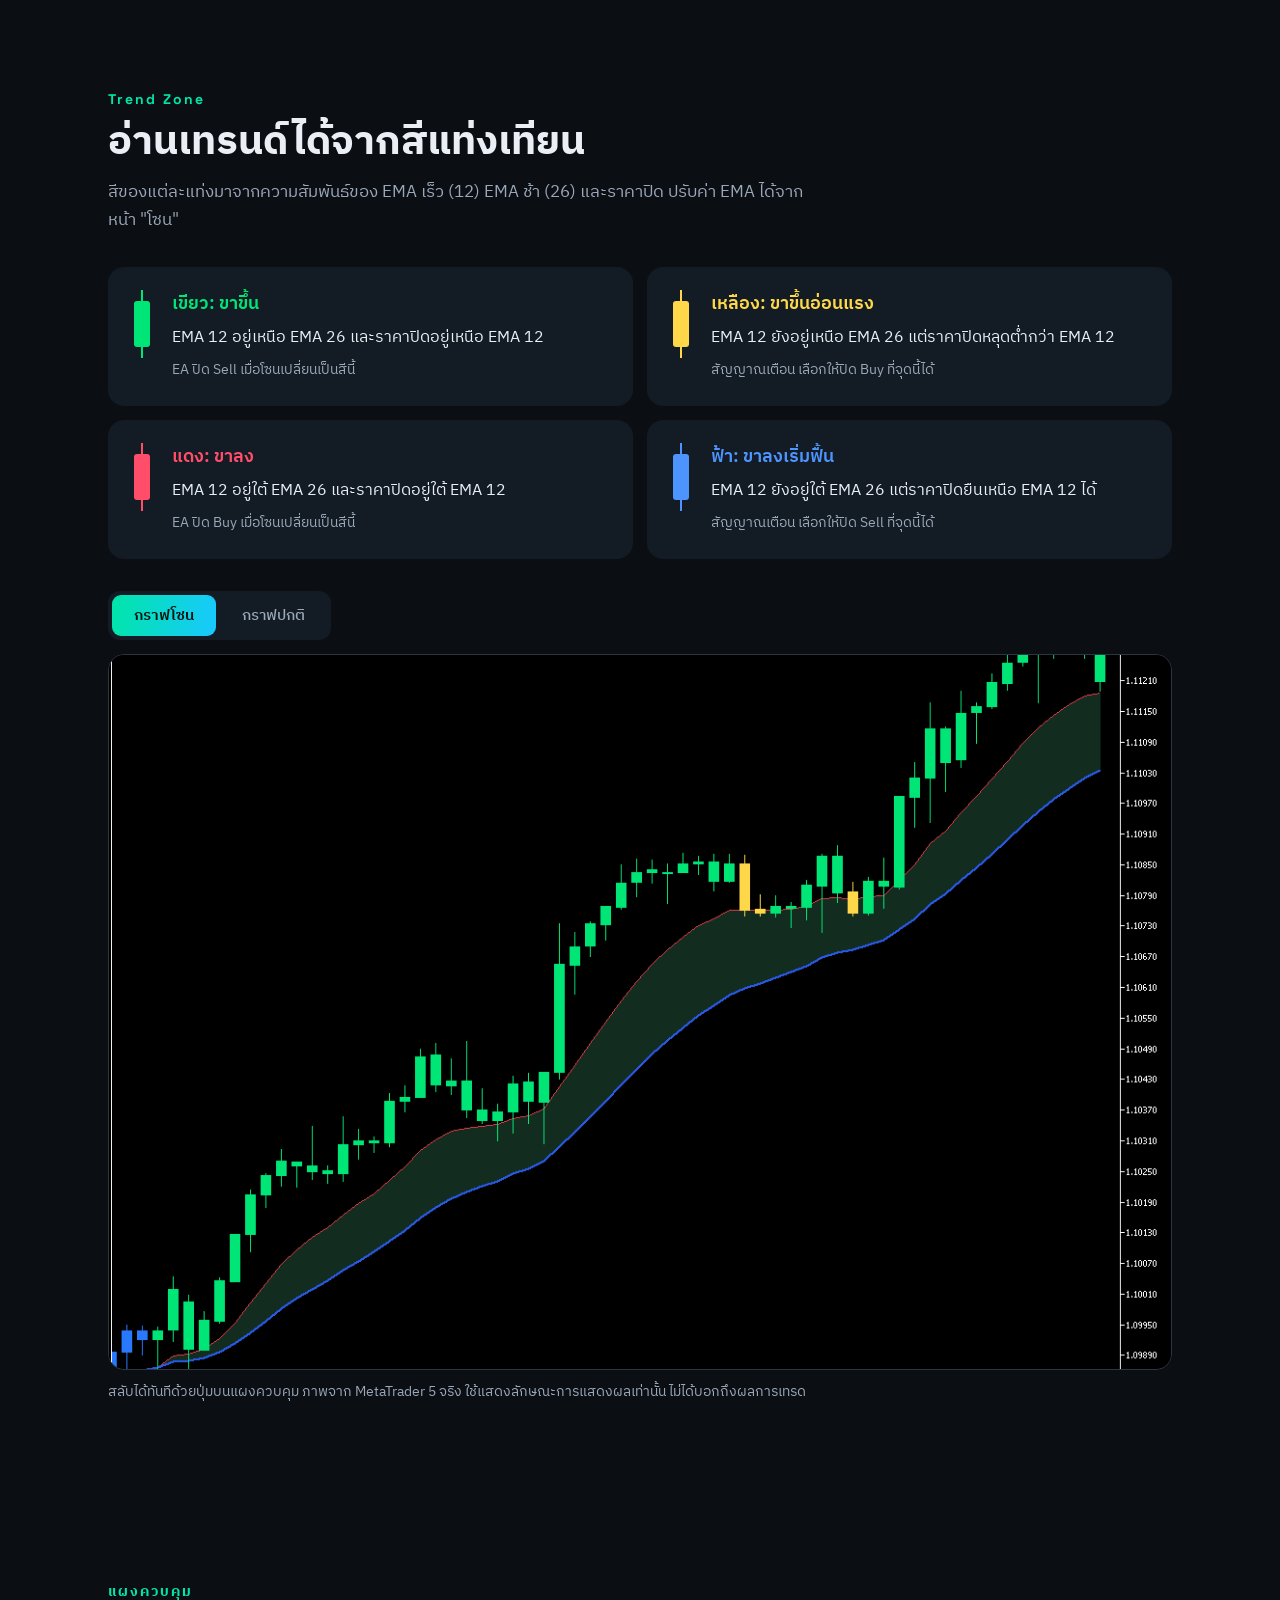
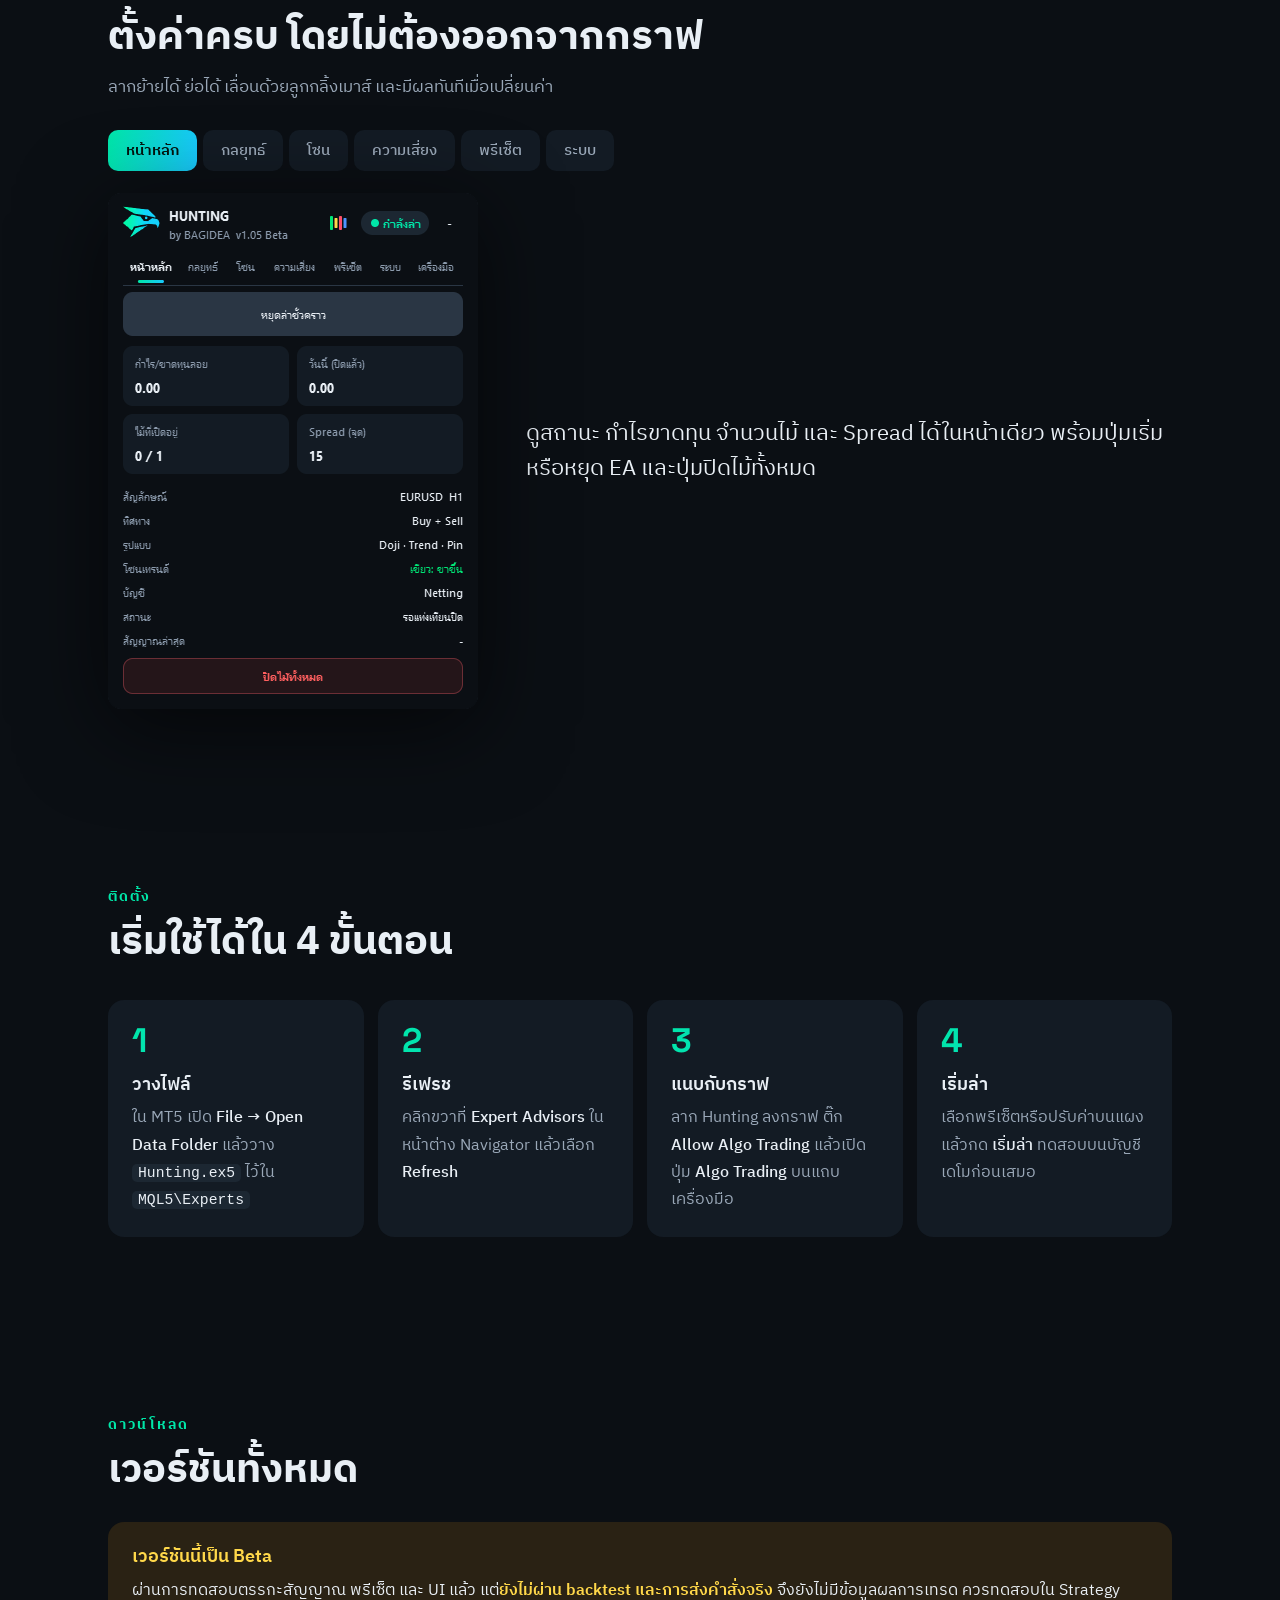
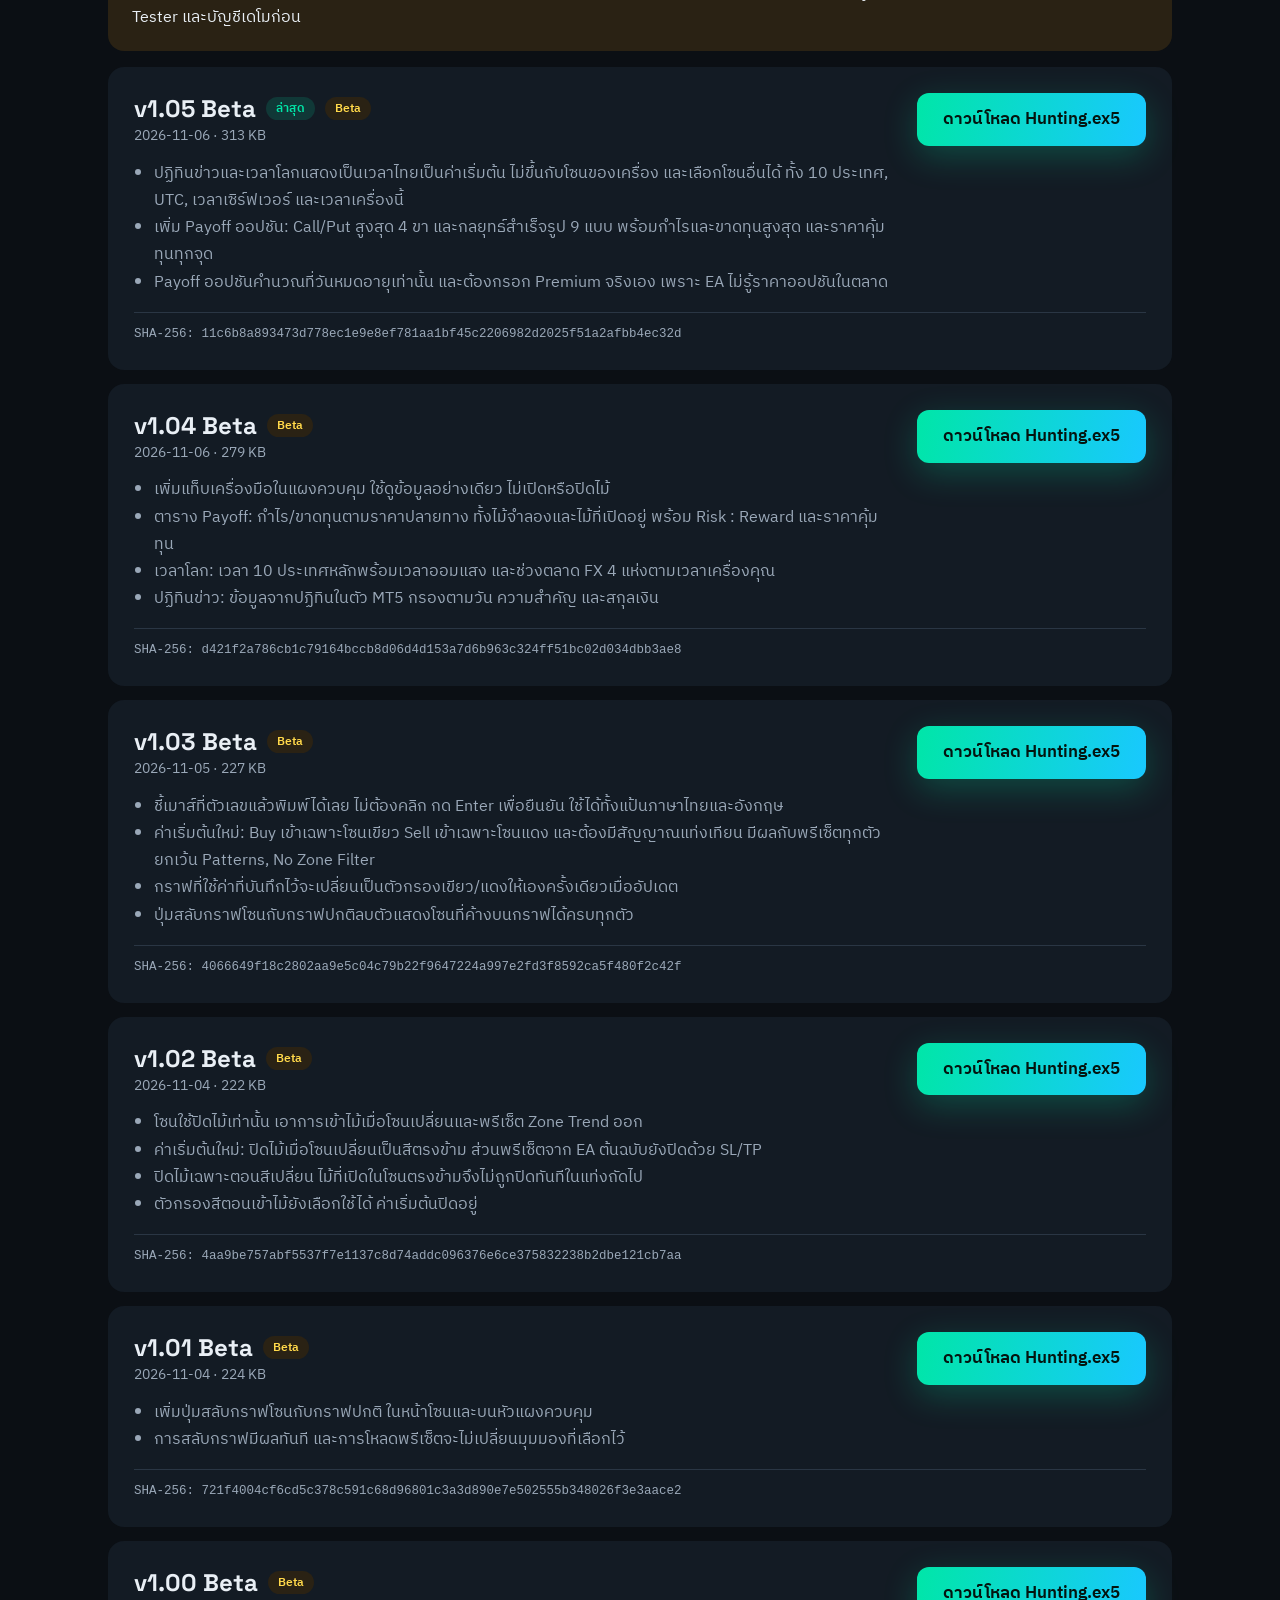
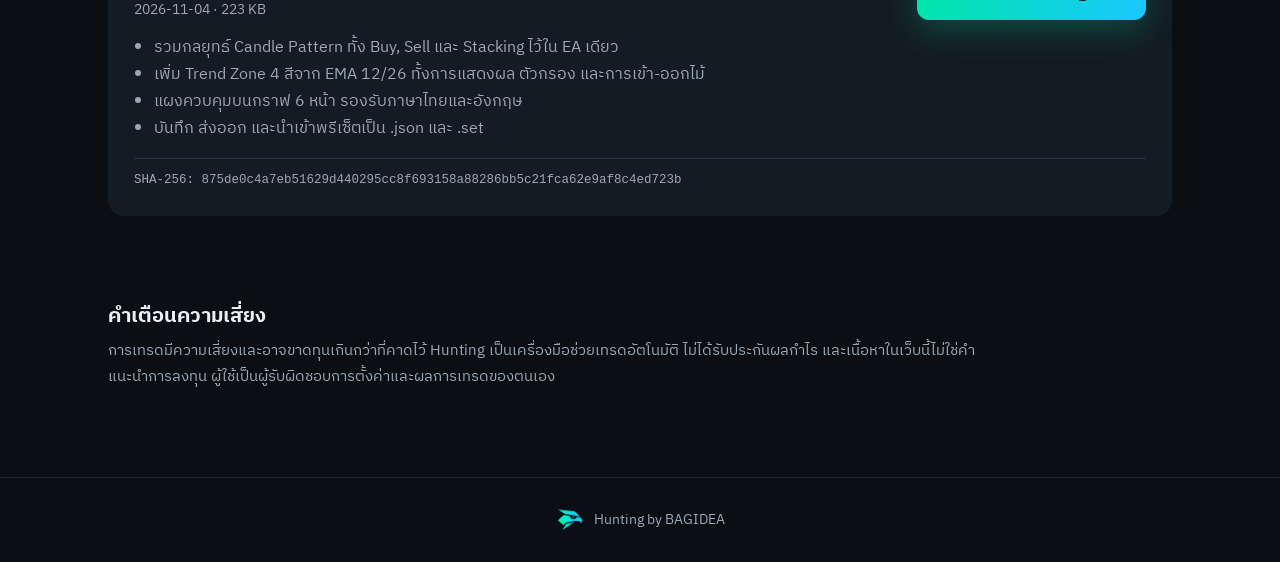
==== commit 3a1937e2: "Publish Hunting website v1.05 Beta Co-Authored-By: Claude Opus 5.5 <noreply@anthropic.com>" ====
--- a/index.html
+++ b/index.html
@@ -66,9 +66,9 @@
     <article class="card"><h3>ตัวป้องกันความเสี่ยง</h3><p>จำกัดขาดทุนรายวัน จำกัด Spread กำหนดเวลาเทรด และตรวจ Margin กับข้อกำหนดโบรกเกอร์ก่อนส่งออเดอร์</p></article>
     <article class="card"><h3>พรีเซ็ตนำเข้า/ส่งออกได้</h3><p>บันทึกการตั้งค่าเป็น .json เพื่อแชร์ และ .set เพื่อใช้ใน Strategy Tester ไฟล์ใช้ร่วมกันได้ทุก Terminal ในเครื่อง</p></article>
     <article class="card"><h3>เริ่มต้นแบบปลอดภัย</h3><p>แนบ EA แล้วจะยังไม่เปิดไม้จนกว่าจะกด "เริ่มล่า" และรอแท่งเทียนปิดก่อนเสมอ ไม่เข้าไม้จากสัญญาณเก่า</p></article>
-    <article class="card"><h3>ตาราง Payoff</h3><p>ดูกำไร/ขาดทุนตามราคาปลายทางเป็นกราฟและตาราง ทั้งไม้จำลองและไม้ที่ EA เปิดอยู่ พร้อม Risk : Reward และราคาคุ้มทุน</p></article>
-    <article class="card"><h3>เวลาโลก</h3><p>เวลา 10 ประเทศหลักพร้อมปรับเวลาออมแสงให้เอง และแถบช่วงตลาดซิดนีย์ โตเกียว ลอนดอน นิวยอร์ก ตามเวลาเครื่องคุณ</p></article>
-    <article class="card"><h3>ปฏิทินข่าว</h3><p>ดูข่าวเศรษฐกิจจากปฏิทินในตัว MT5 กรองตามวัน ความสำคัญ และสกุลเงิน พร้อมค่าจริง ค่าคาด และค่าก่อนหน้า</p></article>
+    <article class="card"><h3>ตาราง Payoff</h3><p>ดูกำไร/ขาดทุนเป็นกราฟและตาราง ทั้งฟอเร็กซ์และออปชัน มีกลยุทธ์ออปชันสำเร็จรูป พร้อม Risk : Reward และราคาคุ้มทุน</p></article>
+    <article class="card"><h3>เวลาโลก</h3><p>เวลา 10 ประเทศหลักพร้อมปรับเวลาออมแสงให้เอง และแถบช่วงตลาดซิดนีย์ โตเกียว ลอนดอน นิวยอร์ก ตามโซนเวลาที่เลือก</p></article>
+    <article class="card"><h3>ปฏิทินข่าว</h3><p>ดูข่าวเศรษฐกิจจากปฏิทินในตัว MT5 แสดงเป็นเวลาไทยหรือเลือกโซนอื่นได้ กรองตามวัน ความสำคัญ และสกุลเงิน พร้อมค่าจริง ค่าคาด และค่าก่อนหน้า</p></article>
   </div>
 </section>
 
